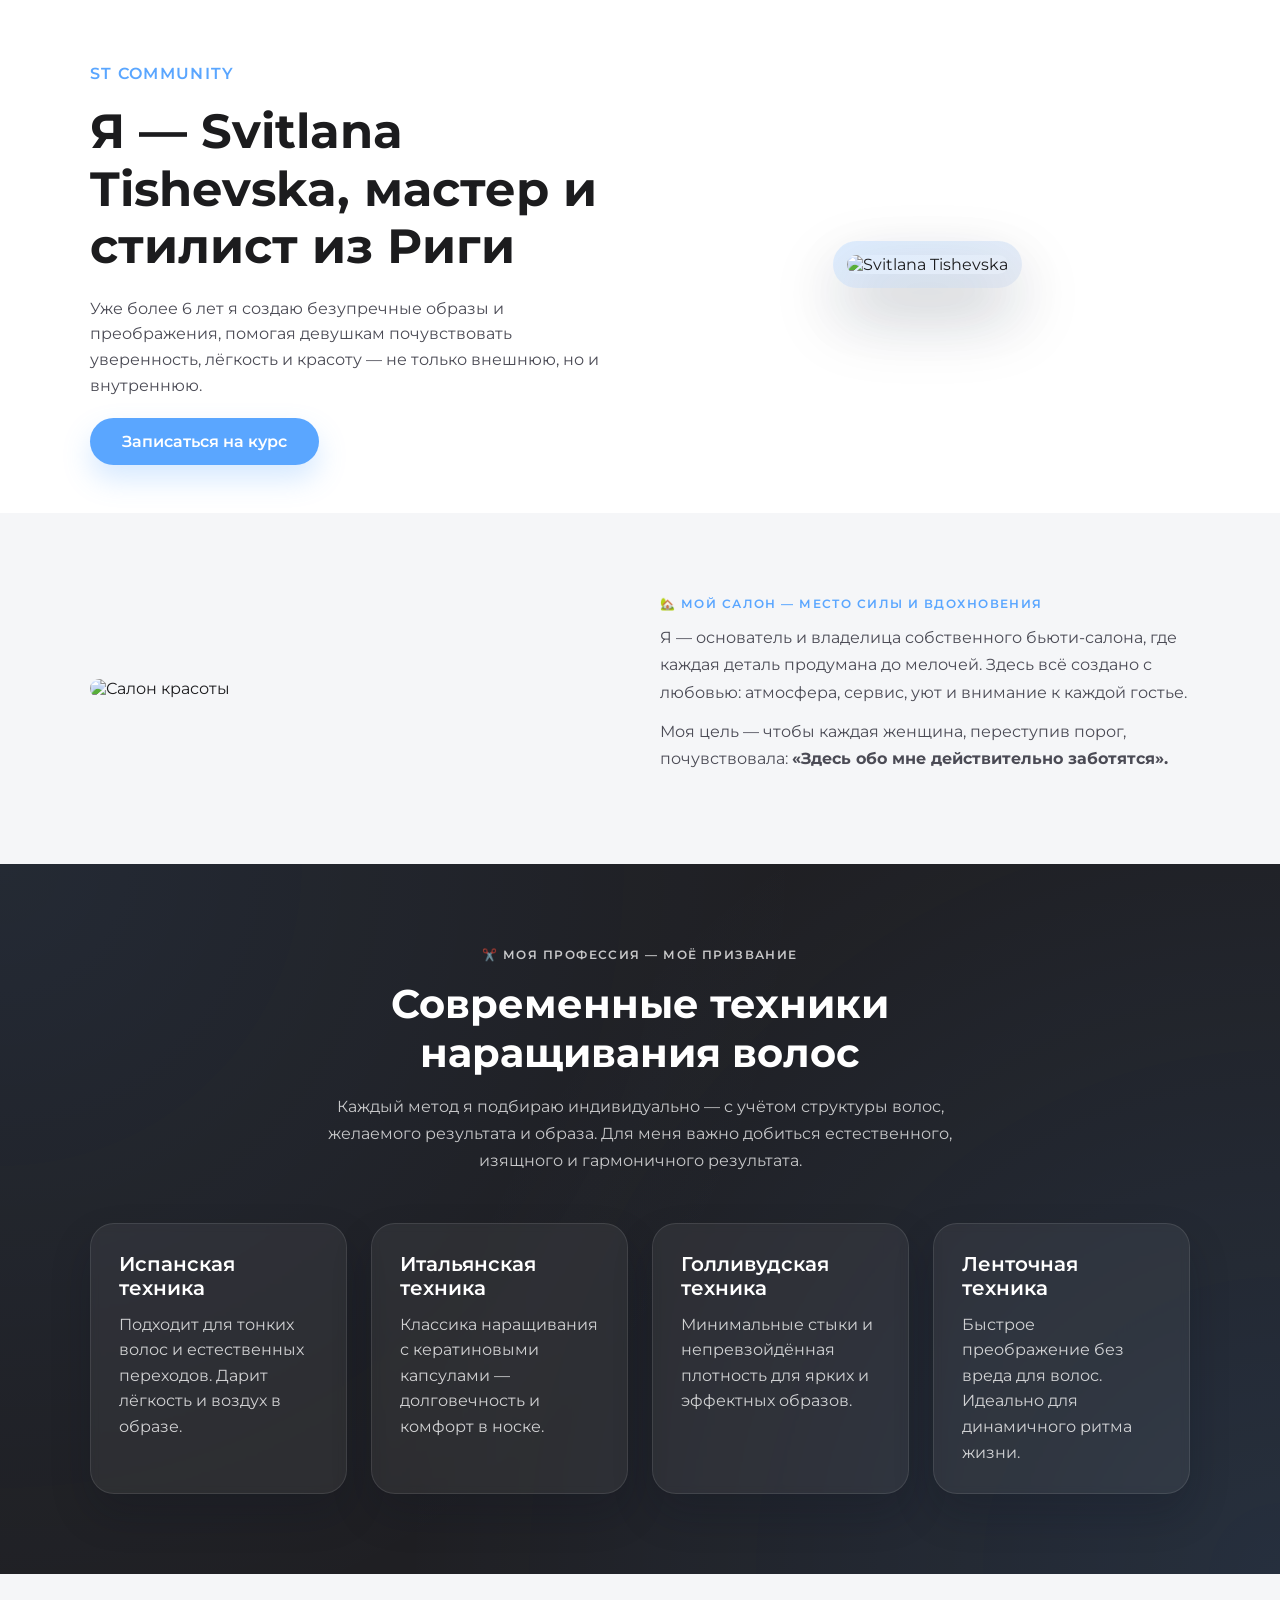
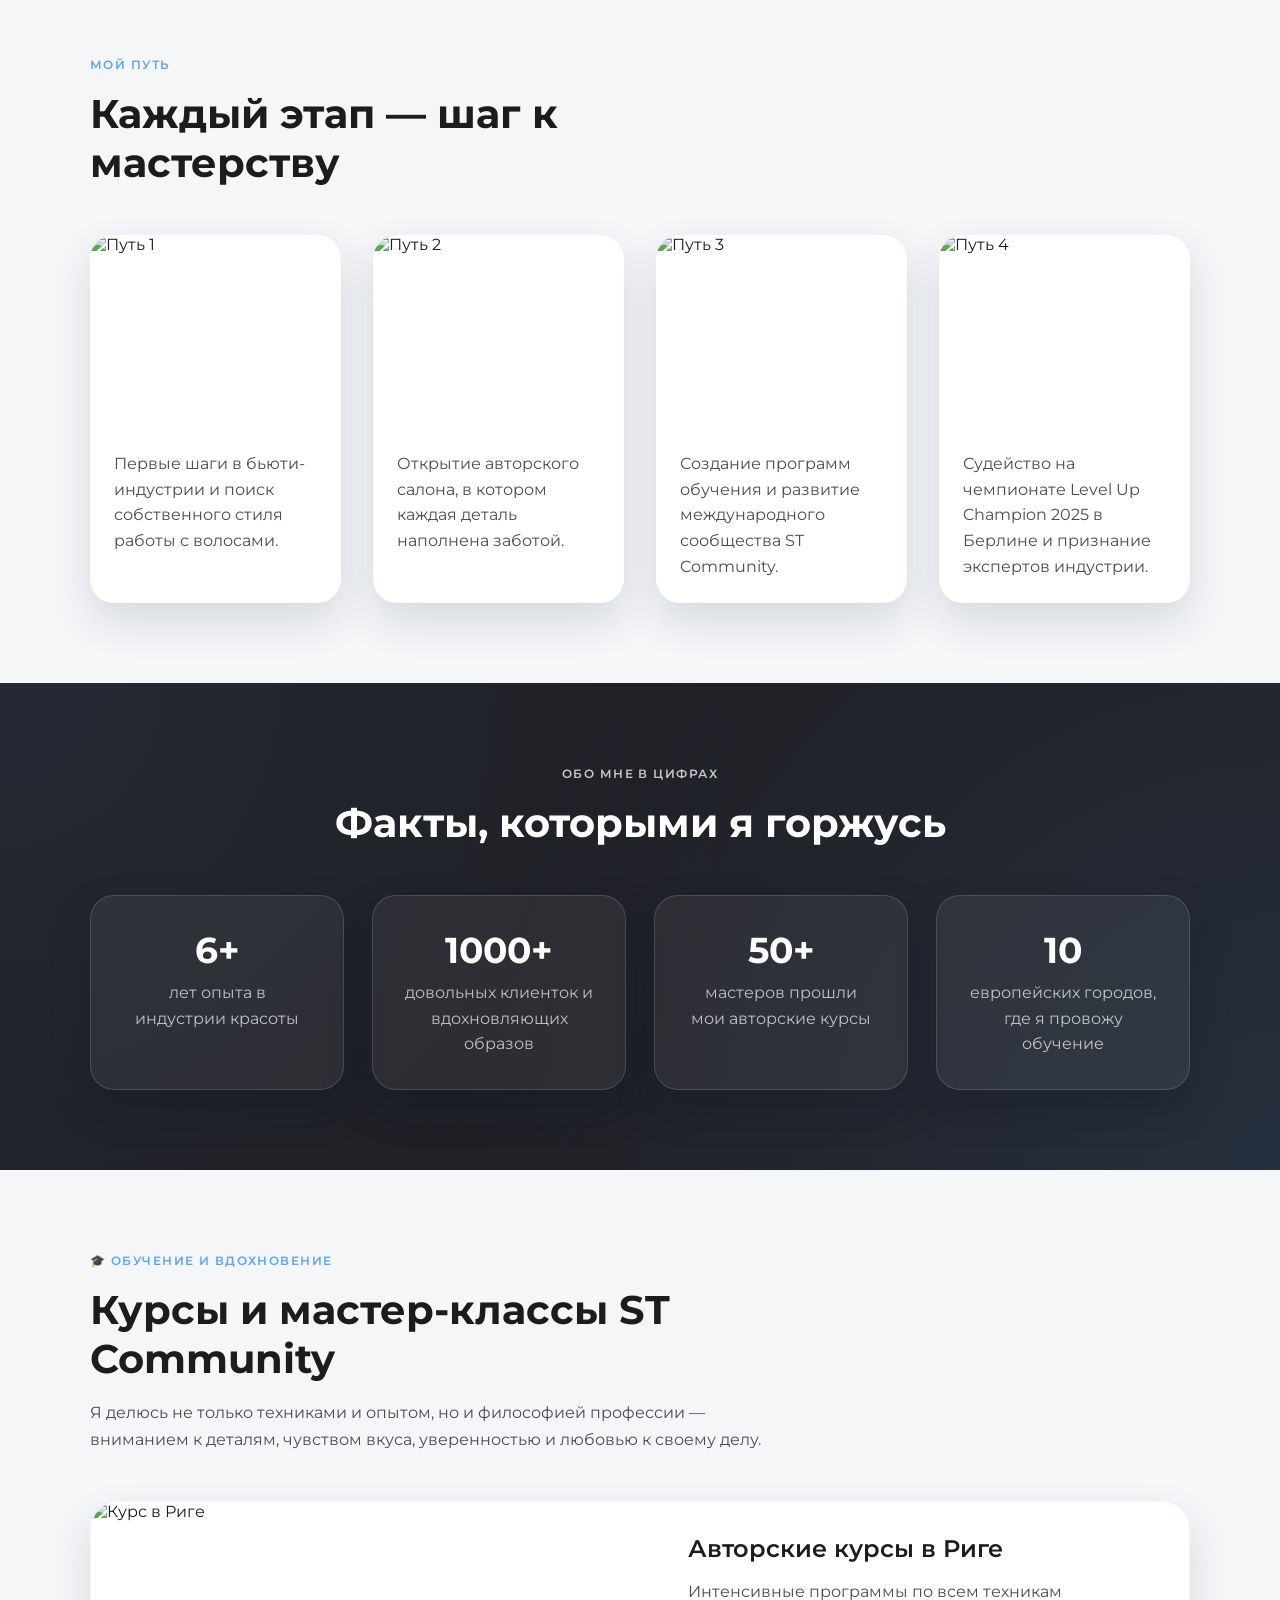
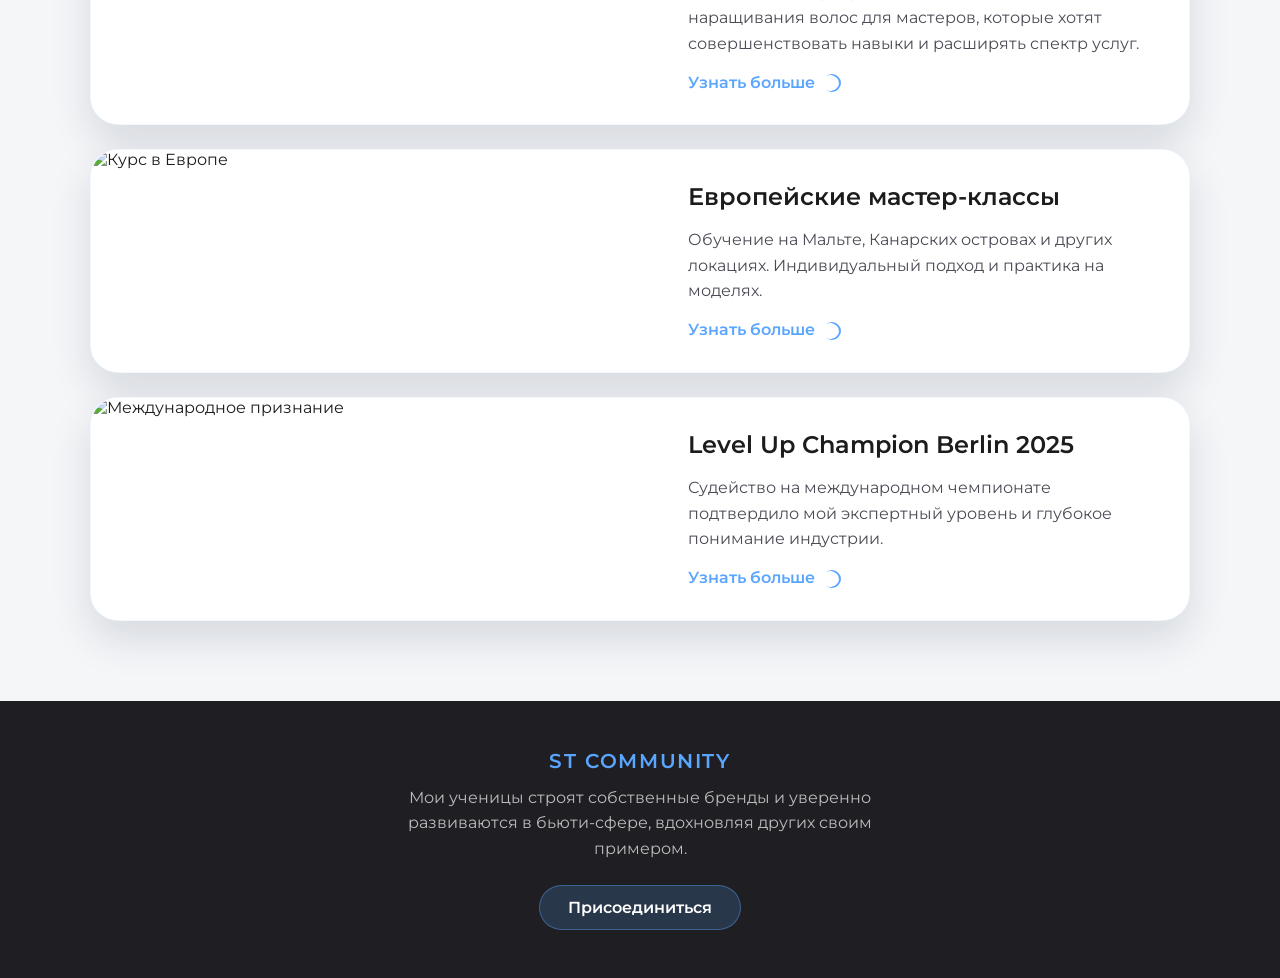
==== index.html @ 9e8f0667 "Create ST Community landing page" ====
<!DOCTYPE html>
<html lang="ru">
<head>
  <meta charset="UTF-8">
  <meta name="viewport" content="width=device-width, initial-scale=1.0">
  <title>ST Community — Svitlana Tishevska</title>
  <link rel="preconnect" href="https://fonts.googleapis.com">
  <link rel="preconnect" href="https://fonts.gstatic.com" crossorigin>
  <link href="https://fonts.googleapis.com/css2?family=Montserrat:wght@400;500;600;700&display=swap" rel="stylesheet">
  <link rel="stylesheet" href="styles.css">
</head>
<body>
  <header class="hero" id="top">
    <div class="container hero__inner">
      <div class="hero__content">
        <span class="hero__tag">ST Community</span>
        <h1 class="hero__title">Я — Svitlana Tishevska, мастер и стилист из Риги</h1>
        <p class="hero__text">Уже более 6 лет я создаю безупречные образы и преображения, помогая девушкам почувствовать уверенность, лёгкость и красоту — не только внешнюю, но и внутреннюю.</p>
        <a class="hero__button" href="#courses">Записаться на курс</a>
      </div>
      <div class="hero__media">
        <div class="hero__photo-frame">
          <img src="https://via.placeholder.com/420x560.png?text=Photo" alt="Svitlana Tishevska" class="hero__photo">
        </div>
      </div>
    </div>
  </header>

  <main>
    <section class="section section--light" id="salon">
      <div class="container section__grid">
        <div class="section__media">
          <img src="https://via.placeholder.com/460x320.png?text=Salon" alt="Салон красоты" class="section__image">
        </div>
        <div class="section__content">
          <span class="section__eyebrow">🏡 Мой салон — место силы и вдохновения</span>
          <p>Я — основатель и владелица собственного бьюти-салона, где каждая деталь продумана до мелочей. Здесь всё создано с любовью: атмосфера, сервис, уют и внимание к каждой гостье.</p>
          <p>Моя цель — чтобы каждая женщина, переступив порог, почувствовала: <strong>«Здесь обо мне действительно заботятся».</strong></p>
        </div>
      </div>
    </section>

    <section class="section section--dark" id="techniques">
      <div class="container">
        <div class="section__header">
          <span class="section__eyebrow">✂️ Моя профессия — моё призвание</span>
          <h2 class="section__title">Современные техники наращивания волос</h2>
          <p class="section__description">Каждый метод я подбираю индивидуально — с учётом структуры волос, желаемого результата и образа. Для меня важно добиться естественного, изящного и гармоничного результата.</p>
        </div>
        <div class="techniques">
          <article class="card">
            <h3 class="card__title">Испанская техника</h3>
            <p class="card__text">Подходит для тонких волос и естественных переходов. Дарит лёгкость и воздух в образе.</p>
          </article>
          <article class="card">
            <h3 class="card__title">Итальянская техника</h3>
            <p class="card__text">Классика наращивания с кератиновыми капсулами — долговечность и комфорт в носке.</p>
          </article>
          <article class="card">
            <h3 class="card__title">Голливудская техника</h3>
            <p class="card__text">Минимальные стыки и непревзойдённая плотность для ярких и эффектных образов.</p>
          </article>
          <article class="card">
            <h3 class="card__title">Ленточная техника</h3>
            <p class="card__text">Быстрое преображение без вреда для волос. Идеально для динамичного ритма жизни.</p>
          </article>
        </div>
      </div>
    </section>

    <section class="section section--light" id="journey">
      <div class="container">
        <div class="section__header">
          <span class="section__eyebrow">Мой путь</span>
          <h2 class="section__title">Каждый этап — шаг к мастерству</h2>
        </div>
        <div class="journey">
          <div class="journey__item">
            <div class="journey__image-wrap">
              <img src="https://via.placeholder.com/300x200.png?text=Moment+1" alt="Путь 1" class="journey__image">
            </div>
            <p class="journey__text">Первые шаги в бьюти-индустрии и поиск собственного стиля работы с волосами.</p>
          </div>
          <div class="journey__item">
            <div class="journey__image-wrap">
              <img src="https://via.placeholder.com/300x200.png?text=Moment+2" alt="Путь 2" class="journey__image">
            </div>
            <p class="journey__text">Открытие авторского салона, в котором каждая деталь наполнена заботой.</p>
          </div>
          <div class="journey__item">
            <div class="journey__image-wrap">
              <img src="https://via.placeholder.com/300x200.png?text=Moment+3" alt="Путь 3" class="journey__image">
            </div>
            <p class="journey__text">Создание программ обучения и развитие международного сообщества ST Community.</p>
          </div>
          <div class="journey__item">
            <div class="journey__image-wrap">
              <img src="https://via.placeholder.com/300x200.png?text=Moment+4" alt="Путь 4" class="journey__image">
            </div>
            <p class="journey__text">Судейство на чемпионате Level Up Champion 2025 в Берлине и признание экспертов индустрии.</p>
          </div>
        </div>
      </div>
    </section>

    <section class="section section--dark" id="stats">
      <div class="container">
        <div class="section__header">
          <span class="section__eyebrow">Обо мне в цифрах</span>
          <h2 class="section__title">Факты, которыми я горжусь</h2>
        </div>
        <div class="stats">
          <div class="stats__item">
            <span class="stats__value">6+</span>
            <p class="stats__label">лет опыта в индустрии красоты</p>
          </div>
          <div class="stats__item">
            <span class="stats__value">1000+</span>
            <p class="stats__label">довольных клиенток и вдохновляющих образов</p>
          </div>
          <div class="stats__item">
            <span class="stats__value">50+</span>
            <p class="stats__label">мастеров прошли мои авторские курсы</p>
          </div>
          <div class="stats__item">
            <span class="stats__value">10</span>
            <p class="stats__label">европейских городов, где я провожу обучение</p>
          </div>
        </div>
      </div>
    </section>

    <section class="section section--light" id="courses">
      <div class="container">
        <div class="section__header">
          <span class="section__eyebrow">🎓 Обучение и вдохновение</span>
          <h2 class="section__title">Курсы и мастер-классы ST Community</h2>
          <p class="section__description">Я делюсь не только техниками и опытом, но и философией профессии — вниманием к деталям, чувством вкуса, уверенностью и любовью к своему делу.</p>
        </div>
        <div class="courses">
          <article class="course">
            <div class="course__media">
              <img src="https://via.placeholder.com/360x240.png?text=Course+1" alt="Курс в Риге" class="course__image">
            </div>
            <div class="course__content">
              <h3 class="course__title">Авторские курсы в Риге</h3>
              <p class="course__text">Интенсивные программы по всем техникам наращивания волос для мастеров, которые хотят совершенствовать навыки и расширять спектр услуг.</p>
              <a href="#top" class="course__link">Узнать больше</a>
            </div>
          </article>
          <article class="course">
            <div class="course__media">
              <img src="https://via.placeholder.com/360x240.png?text=Course+2" alt="Курс в Европе" class="course__image">
            </div>
            <div class="course__content">
              <h3 class="course__title">Европейские мастер-классы</h3>
              <p class="course__text">Обучение на Мальте, Канарских островах и других локациях. Индивидуальный подход и практика на моделях.</p>
              <a href="#top" class="course__link">Узнать больше</a>
            </div>
          </article>
          <article class="course">
            <div class="course__media">
              <img src="https://via.placeholder.com/360x240.png?text=Course+3" alt="Международное признание" class="course__image">
            </div>
            <div class="course__content">
              <h3 class="course__title">Level Up Champion Berlin 2025</h3>
              <p class="course__text">Судейство на международном чемпионате подтвердило мой экспертный уровень и глубокое понимание индустрии.</p>
              <a href="#top" class="course__link">Узнать больше</a>
            </div>
          </article>
        </div>
      </div>
    </section>
  </main>

  <footer class="footer">
    <div class="container footer__inner">
      <div class="footer__brand">
        <span class="footer__logo">ST Community</span>
        <p class="footer__text">Мои ученицы строят собственные бренды и уверенно развиваются в бьюти-сфере, вдохновляя других своим примером.</p>
      </div>
      <div class="footer__cta">
        <a class="footer__button" href="#courses">Присоединиться</a>
      </div>
    </div>
  </footer>
</body>
</html>
---- styles.css ----
:root {
  --bg-dark: #1f1f23;
  --bg-light: #f5f6f8;
  --bg-hero: #ffffff;
  --accent: #5aa6ff;
  --text-primary: #1c1c1e;
  --text-secondary: #4b4b55;
  --text-muted: #6d6d75;
  --border-color: rgba(90, 166, 255, 0.3);
  --shadow-soft: 0 30px 70px rgba(18, 32, 56, 0.15);
  --shadow-card: 0 18px 40px rgba(23, 40, 68, 0.14);
}

* {
  box-sizing: border-box;
}

body {
  margin: 0;
  font-family: 'Montserrat', sans-serif;
  color: var(--text-primary);
  background: linear-gradient(180deg, #ffffff 0%, #eff3f9 45%, #f6f7fb 100%);
}

img {
  max-width: 100%;
  display: block;
  border-radius: 16px;
}

a {
  text-decoration: none;
  color: inherit;
}

.container {
  width: min(1100px, 90vw);
  margin: 0 auto;
}

.hero {
  background: var(--bg-hero);
  padding: 64px 0 48px;
}

.hero__inner {
  display: grid;
  grid-template-columns: repeat(auto-fit, minmax(320px, 1fr));
  align-items: center;
  gap: 48px;
}

.hero__content {
  display: flex;
  flex-direction: column;
  gap: 20px;
}

.hero__tag {
  font-weight: 600;
  letter-spacing: 0.08em;
  text-transform: uppercase;
  color: var(--accent);
}

.hero__title {
  font-size: clamp(32px, 4vw, 48px);
  line-height: 1.2;
  margin: 0;
}

.hero__text {
  color: var(--text-secondary);
  line-height: 1.6;
  margin: 0;
}

.hero__button {
  display: inline-flex;
  align-items: center;
  justify-content: center;
  width: fit-content;
  padding: 14px 32px;
  background: var(--accent);
  color: #fff;
  border-radius: 999px;
  font-weight: 600;
  box-shadow: 0 14px 28px rgba(90, 166, 255, 0.25);
  transition: transform 0.3s ease, box-shadow 0.3s ease;
}

.hero__button:hover {
  transform: translateY(-3px);
  box-shadow: 0 18px 36px rgba(90, 166, 255, 0.35);
}

.hero__media {
  position: relative;
  display: flex;
  justify-content: center;
}

.hero__photo-frame {
  position: relative;
  padding: 14px;
  border-radius: 32px;
  background: linear-gradient(160deg, rgba(90, 166, 255, 0.2) 0%, rgba(215, 223, 237, 0.6) 100%);
  box-shadow: var(--shadow-soft);
}

.hero__photo {
  border-radius: 24px;
  box-shadow: 0 24px 60px rgba(35, 51, 74, 0.25);
}

.section {
  padding: 80px 0;
}

.section--dark {
  background: radial-gradient(circle at top left, rgba(90, 166, 255, 0.08), transparent 55%),
    radial-gradient(circle at bottom right, rgba(90, 166, 255, 0.12), transparent 60%),
    var(--bg-dark);
  color: #fff;
}

.section--light {
  background: var(--bg-light);
}

.section__grid {
  display: grid;
  grid-template-columns: repeat(auto-fit, minmax(280px, 1fr));
  gap: 40px;
  align-items: center;
}

.section__eyebrow {
  text-transform: uppercase;
  letter-spacing: 0.12em;
  font-size: 12px;
  font-weight: 600;
  color: var(--accent);
}

.section--dark .section__eyebrow {
  color: rgba(255, 255, 255, 0.75);
}

.section__title {
  font-size: clamp(28px, 3.2vw, 40px);
  margin: 16px 0;
}

.section__description,
.section__content p {
  color: var(--text-secondary);
  line-height: 1.7;
  margin: 12px 0;
}

.section--dark .section__description,
.section--dark .section__content p {
  color: rgba(255, 255, 255, 0.75);
}

.section__header {
  max-width: 680px;
  margin-bottom: 48px;
}

.section--dark .section__header {
  margin-left: auto;
  margin-right: auto;
  text-align: center;
}

.techniques {
  display: grid;
  grid-template-columns: repeat(auto-fit, minmax(220px, 1fr));
  gap: 24px;
}

.card {
  background: rgba(255, 255, 255, 0.06);
  border: 1px solid rgba(255, 255, 255, 0.1);
  border-radius: 24px;
  padding: 28px;
  backdrop-filter: blur(4px);
  box-shadow: 0 20px 40px rgba(8, 15, 30, 0.2);
}

.card__title {
  margin: 0 0 12px;
  font-size: 20px;
  font-weight: 600;
}

.card__text {
  margin: 0;
  color: rgba(255, 255, 255, 0.78);
  line-height: 1.6;
}

.journey {
  display: grid;
  grid-template-columns: repeat(auto-fit, minmax(240px, 1fr));
  gap: 32px;
}

.journey__item {
  background: #fff;
  border-radius: 24px;
  overflow: hidden;
  box-shadow: var(--shadow-card);
  display: flex;
  flex-direction: column;
  gap: 16px;
}

.journey__image-wrap {
  overflow: hidden;
}

.journey__image {
  width: 100%;
  height: 200px;
  object-fit: cover;
}

.journey__text {
  padding: 0 24px 24px;
  color: var(--text-secondary);
  line-height: 1.6;
  margin: 0;
}

.stats {
  display: grid;
  grid-template-columns: repeat(auto-fit, minmax(180px, 1fr));
  gap: 28px;
}

.stats__item {
  background: rgba(255, 255, 255, 0.06);
  border-radius: 24px;
  padding: 32px;
  text-align: center;
  border: 1px solid rgba(255, 255, 255, 0.14);
  box-shadow: 0 18px 38px rgba(12, 20, 34, 0.25);
}

.stats__value {
  font-size: 36px;
  font-weight: 700;
  display: block;
  margin-bottom: 8px;
}

.stats__label {
  margin: 0;
  color: rgba(255, 255, 255, 0.7);
  line-height: 1.6;
}

.courses {
  display: grid;
  gap: 24px;
}

.course {
  display: grid;
  grid-template-columns: repeat(auto-fit, minmax(280px, 1fr));
  gap: 32px;
  background: #fff;
  border-radius: 28px;
  overflow: hidden;
  box-shadow: var(--shadow-card);
  border: 1px solid rgba(90, 166, 255, 0.08);
}

.course__content {
  padding: 32px;
  display: flex;
  flex-direction: column;
  gap: 16px;
}

.course__title {
  margin: 0;
  font-size: 24px;
  font-weight: 600;
}

.course__text {
  margin: 0;
  color: var(--text-secondary);
  line-height: 1.6;
}

.course__link {
  color: var(--accent);
  font-weight: 600;
  display: inline-flex;
  align-items: center;
  gap: 8px;
}

.course__link::after {
  content: '';
  width: 16px;
  height: 16px;
  border-radius: 999px;
  border: 2px solid currentColor;
  border-left: transparent;
  border-bottom: transparent;
  transform: rotate(45deg);
  margin-top: 2px;
}

.footer {
  background: var(--bg-dark);
  color: #fff;
  padding: 48px 0;
}

.footer__inner {
  display: flex;
  flex-direction: column;
  gap: 24px;
  align-items: center;
  text-align: center;
}

.footer__logo {
  font-size: 20px;
  font-weight: 600;
  letter-spacing: 0.08em;
  text-transform: uppercase;
  color: var(--accent);
}

.footer__text {
  margin: 12px 0 0;
  color: rgba(255, 255, 255, 0.7);
  max-width: 520px;
  line-height: 1.6;
}

.footer__button {
  display: inline-flex;
  padding: 12px 28px;
  background: rgba(90, 166, 255, 0.18);
  color: #fff;
  border-radius: 999px;
  font-weight: 600;
  border: 1px solid rgba(90, 166, 255, 0.4);
  transition: background 0.3s ease, transform 0.3s ease;
}

.footer__button:hover {
  background: rgba(90, 166, 255, 0.28);
  transform: translateY(-2px);
}

@media (max-width: 768px) {
  .hero {
    padding-top: 48px;
  }

  .section {
    padding: 64px 0;
  }

  .journey__image {
    height: 180px;
  }

  .course__content {
    padding: 24px;
  }
}

@media (max-width: 560px) {
  .hero__photo-frame {
    padding: 8px;
  }

  .stats__item {
    padding: 28px 20px;
  }

  .course__title {
    font-size: 22px;
  }
}
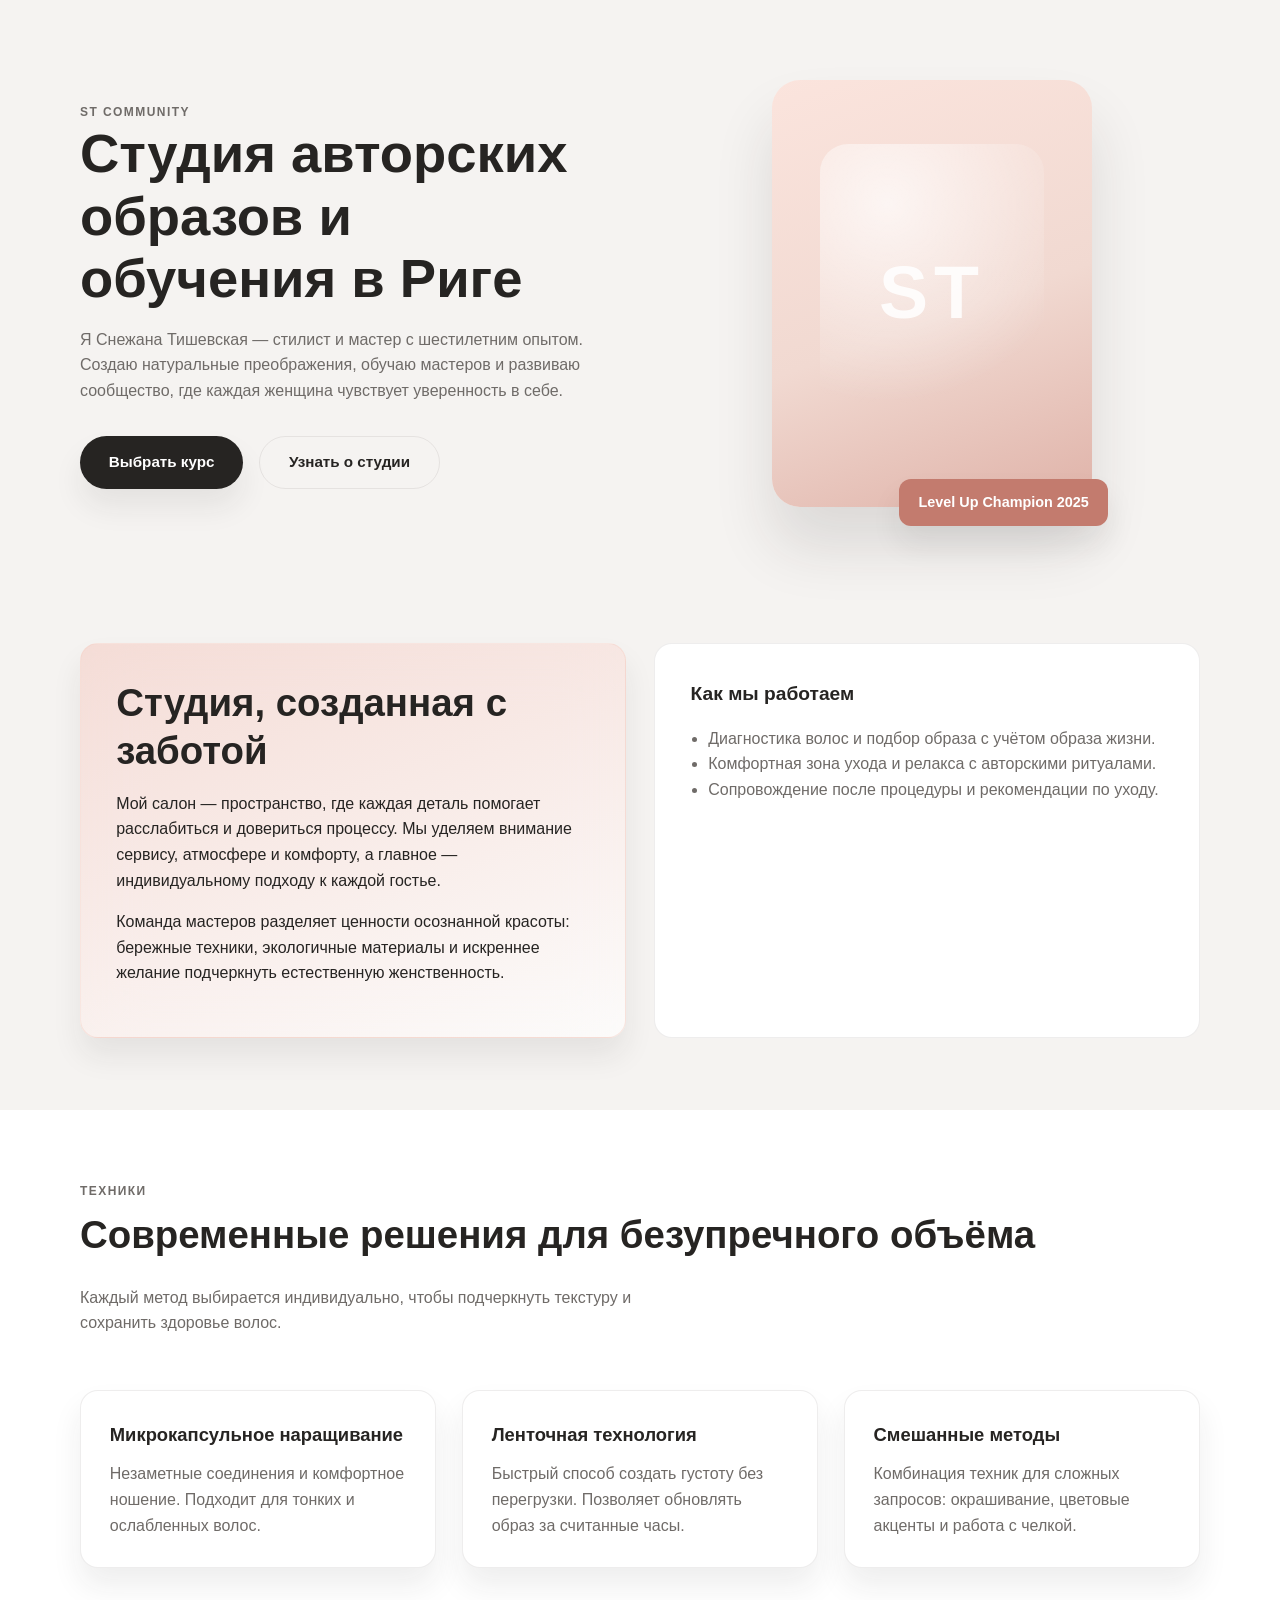
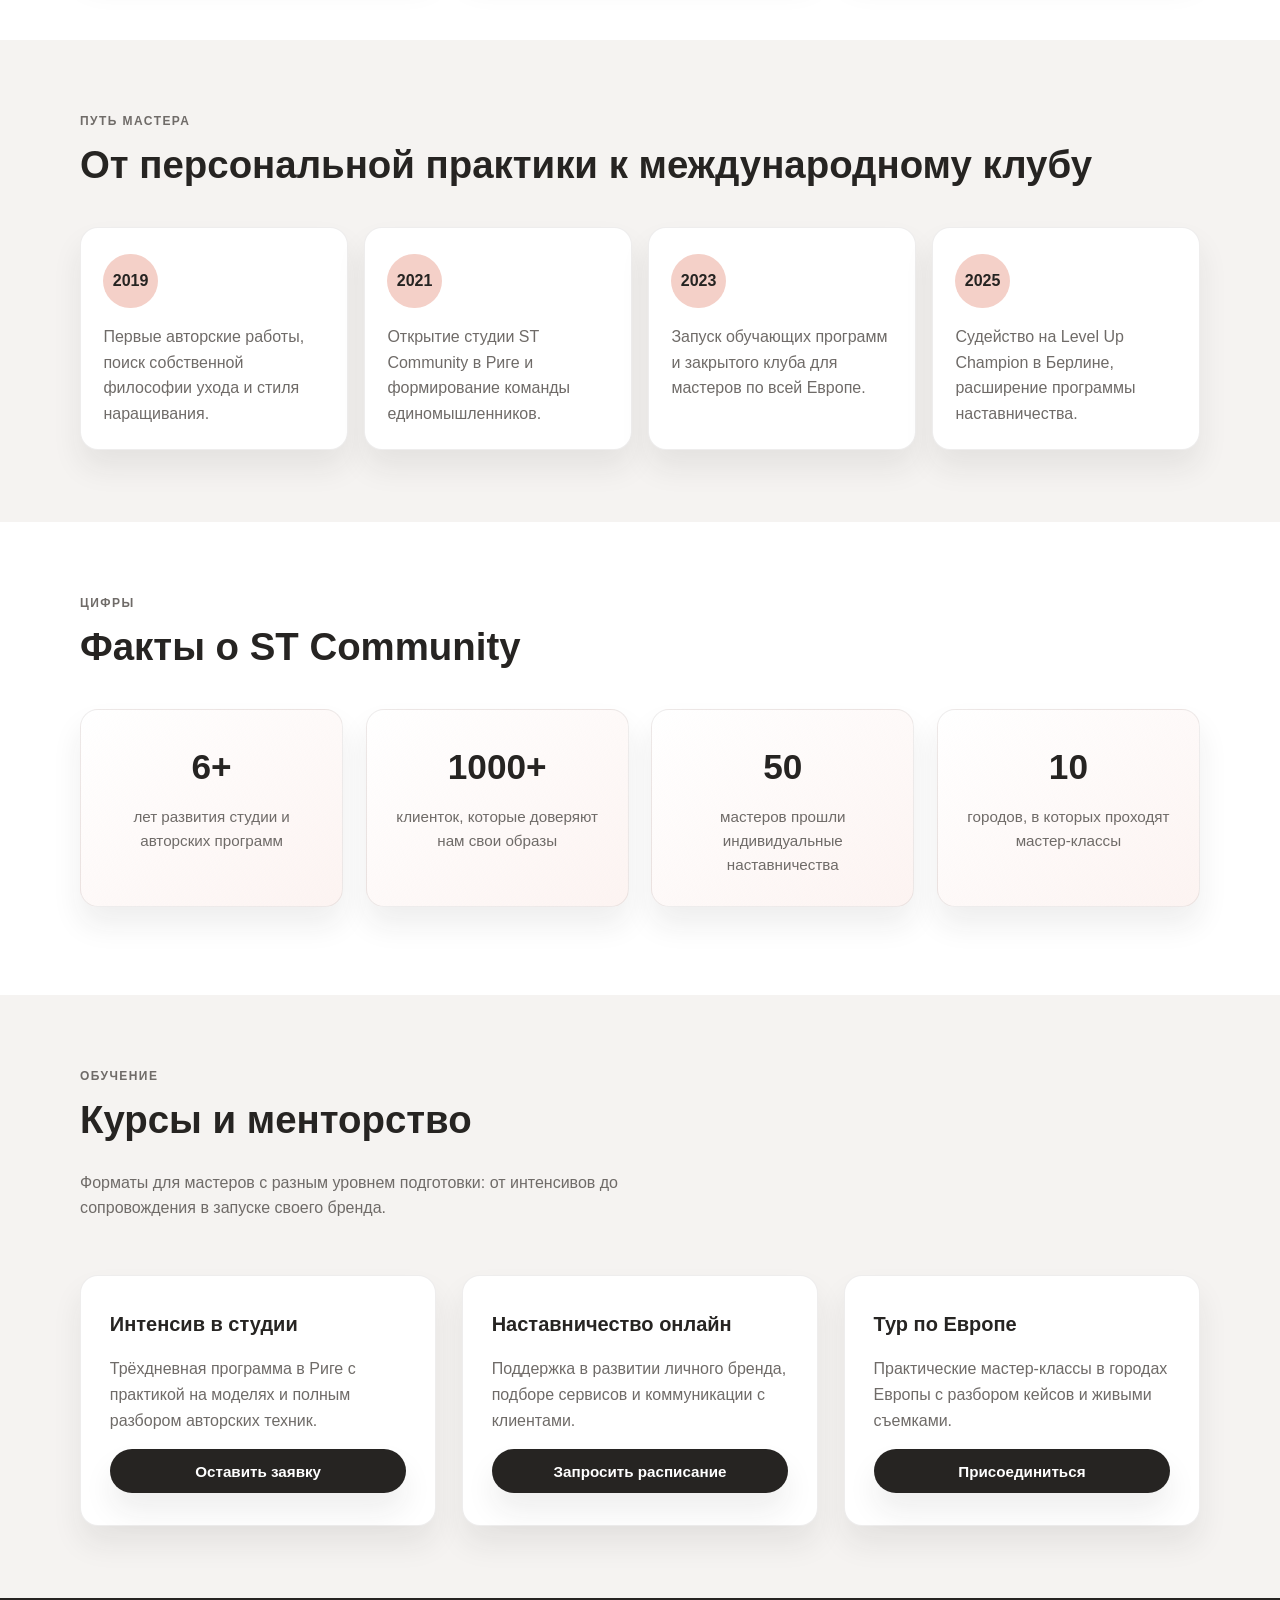
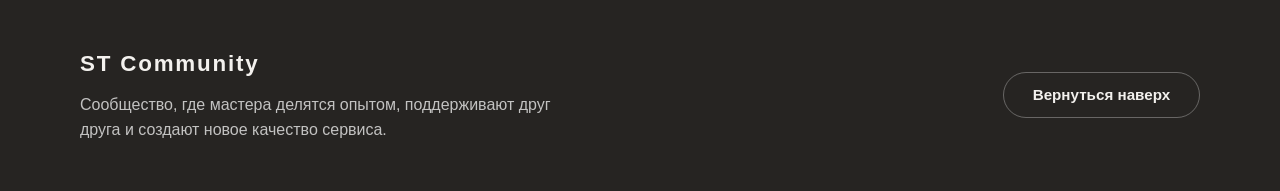
==== commit 013e91ba: "Rebuild static landing page without external links" ====
--- a/index.html
+++ b/index.html
@@ -3,170 +3,155 @@
 <head>
   <meta charset="UTF-8">
   <meta name="viewport" content="width=device-width, initial-scale=1.0">
-  <title>ST Community — Svitlana Tishevska</title>
-  <link rel="preconnect" href="https://fonts.googleapis.com">
-  <link rel="preconnect" href="https://fonts.gstatic.com" crossorigin>
-  <link href="https://fonts.googleapis.com/css2?family=Montserrat:wght@400;500;600;700&display=swap" rel="stylesheet">
+  <title>ST Community — студия Снежаны Тишевской</title>
   <link rel="stylesheet" href="styles.css">
 </head>
 <body>
   <header class="hero" id="top">
     <div class="container hero__inner">
       <div class="hero__content">
-        <span class="hero__tag">ST Community</span>
-        <h1 class="hero__title">Я — Svitlana Tishevska, мастер и стилист из Риги</h1>
-        <p class="hero__text">Уже более 6 лет я создаю безупречные образы и преображения, помогая девушкам почувствовать уверенность, лёгкость и красоту — не только внешнюю, но и внутреннюю.</p>
-        <a class="hero__button" href="#courses">Записаться на курс</a>
+        <span class="eyebrow">ST Community</span>
+        <h1 class="hero__title">Студия авторских образов и обучения в Риге</h1>
+        <p class="hero__text">
+          Я Снежана Тишевская — стилист и мастер с шестилетним опытом. Создаю натуральные преображения,
+          обучаю мастеров и развиваю сообщество, где каждая женщина чувствует уверенность в себе.
+        </p>
+        <div class="hero__actions">
+          <a class="button" href="#courses">Выбрать курс</a>
+          <a class="button button--ghost" href="#salon">Узнать о студии</a>
+        </div>
       </div>
-      <div class="hero__media">
-        <div class="hero__photo-frame">
-          <img src="https://via.placeholder.com/420x560.png?text=Photo" alt="Svitlana Tishevska" class="hero__photo">
+      <div class="hero__visual" aria-hidden="true">
+        <div class="hero__portrait">
+          <div class="hero__glow"></div>
+          <span class="hero__initials">ST</span>
         </div>
+        <div class="hero__badge">Level Up Champion 2025</div>
       </div>
     </div>
   </header>
 
   <main>
-    <section class="section section--light" id="salon">
+    <section class="section" id="salon">
       <div class="container section__grid">
-        <div class="section__media">
-          <img src="https://via.placeholder.com/460x320.png?text=Salon" alt="Салон красоты" class="section__image">
+        <div class="panel panel--accent">
+          <h2 class="section__title">Студия, созданная с заботой</h2>
+          <p>Мой салон — пространство, где каждая деталь помогает расслабиться и довериться процессу. Мы уделяем внимание
+             сервису, атмосфере и комфорту, а главное — индивидуальному подходу к каждой гостье.</p>
+          <p>Команда мастеров разделяет ценности осознанной красоты: бережные техники, экологичные материалы и искреннее
+             желание подчеркнуть естественную женственность.</p>
         </div>
-        <div class="section__content">
-          <span class="section__eyebrow">🏡 Мой салон — место силы и вдохновения</span>
-          <p>Я — основатель и владелица собственного бьюти-салона, где каждая деталь продумана до мелочей. Здесь всё создано с любовью: атмосфера, сервис, уют и внимание к каждой гостье.</p>
-          <p>Моя цель — чтобы каждая женщина, переступив порог, почувствовала: <strong>«Здесь обо мне действительно заботятся».</strong></p>
+        <div class="panel panel--outline">
+          <h3 class="panel__title">Как мы работаем</h3>
+          <ul class="list">
+            <li>Диагностика волос и подбор образа с учётом образа жизни.</li>
+            <li>Комфортная зона ухода и релакса с авторскими ритуалами.</li>
+            <li>Сопровождение после процедуры и рекомендации по уходу.</li>
+          </ul>
         </div>
       </div>
     </section>
 
-    <section class="section section--dark" id="techniques">
+    <section class="section section--muted" id="techniques">
       <div class="container">
         <div class="section__header">
-          <span class="section__eyebrow">✂️ Моя профессия — моё призвание</span>
-          <h2 class="section__title">Современные техники наращивания волос</h2>
-          <p class="section__description">Каждый метод я подбираю индивидуально — с учётом структуры волос, желаемого результата и образа. Для меня важно добиться естественного, изящного и гармоничного результата.</p>
+          <span class="eyebrow">Техники</span>
+          <h2 class="section__title">Современные решения для безупречного объёма</h2>
+          <p class="section__description">Каждый метод выбирается индивидуально, чтобы подчеркнуть текстуру и сохранить здоровье волос.</p>
         </div>
-        <div class="techniques">
+        <div class="cards">
           <article class="card">
-            <h3 class="card__title">Испанская техника</h3>
-            <p class="card__text">Подходит для тонких волос и естественных переходов. Дарит лёгкость и воздух в образе.</p>
+            <h3 class="card__title">Микрокапсульное наращивание</h3>
+            <p class="card__text">Незаметные соединения и комфортное ношение. Подходит для тонких и ослабленных волос.</p>
           </article>
           <article class="card">
-            <h3 class="card__title">Итальянская техника</h3>
-            <p class="card__text">Классика наращивания с кератиновыми капсулами — долговечность и комфорт в носке.</p>
+            <h3 class="card__title">Ленточная технология</h3>
+            <p class="card__text">Быстрый способ создать густоту без перегрузки. Позволяет обновлять образ за считанные часы.</p>
           </article>
           <article class="card">
-            <h3 class="card__title">Голливудская техника</h3>
-            <p class="card__text">Минимальные стыки и непревзойдённая плотность для ярких и эффектных образов.</p>
-          </article>
-          <article class="card">
-            <h3 class="card__title">Ленточная техника</h3>
-            <p class="card__text">Быстрое преображение без вреда для волос. Идеально для динамичного ритма жизни.</p>
+            <h3 class="card__title">Смешанные методы</h3>
+            <p class="card__text">Комбинация техник для сложных запросов: окрашивание, цветовые акценты и работа с челкой.</p>
           </article>
         </div>
       </div>
     </section>
 
-    <section class="section section--light" id="journey">
+    <section class="section" id="journey">
       <div class="container">
         <div class="section__header">
-          <span class="section__eyebrow">Мой путь</span>
-          <h2 class="section__title">Каждый этап — шаг к мастерству</h2>
+          <span class="eyebrow">Путь мастера</span>
+          <h2 class="section__title">От персональной практики к международному клубу</h2>
         </div>
-        <div class="journey">
-          <div class="journey__item">
-            <div class="journey__image-wrap">
-              <img src="https://via.placeholder.com/300x200.png?text=Moment+1" alt="Путь 1" class="journey__image">
-            </div>
-            <p class="journey__text">Первые шаги в бьюти-индустрии и поиск собственного стиля работы с волосами.</p>
-          </div>
-          <div class="journey__item">
-            <div class="journey__image-wrap">
-              <img src="https://via.placeholder.com/300x200.png?text=Moment+2" alt="Путь 2" class="journey__image">
-            </div>
-            <p class="journey__text">Открытие авторского салона, в котором каждая деталь наполнена заботой.</p>
-          </div>
-          <div class="journey__item">
-            <div class="journey__image-wrap">
-              <img src="https://via.placeholder.com/300x200.png?text=Moment+3" alt="Путь 3" class="journey__image">
-            </div>
-            <p class="journey__text">Создание программ обучения и развитие международного сообщества ST Community.</p>
-          </div>
-          <div class="journey__item">
-            <div class="journey__image-wrap">
-              <img src="https://via.placeholder.com/300x200.png?text=Moment+4" alt="Путь 4" class="journey__image">
-            </div>
-            <p class="journey__text">Судейство на чемпионате Level Up Champion 2025 в Берлине и признание экспертов индустрии.</p>
-          </div>
+        <div class="timeline">
+          <article class="timeline__item">
+            <div class="timeline__marker">2019</div>
+            <p>Первые авторские работы, поиск собственной философии ухода и стиля наращивания.</p>
+          </article>
+          <article class="timeline__item">
+            <div class="timeline__marker">2021</div>
+            <p>Открытие студии ST Community в Риге и формирование команды единомышленников.</p>
+          </article>
+          <article class="timeline__item">
+            <div class="timeline__marker">2023</div>
+            <p>Запуск обучающих программ и закрытого клуба для мастеров по всей Европе.</p>
+          </article>
+          <article class="timeline__item">
+            <div class="timeline__marker">2025</div>
+            <p>Судейство на Level Up Champion в Берлине, расширение программы наставничества.</p>
+          </article>
         </div>
       </div>
     </section>
 
-    <section class="section section--dark" id="stats">
+    <section class="section section--muted" id="stats">
       <div class="container">
         <div class="section__header">
-          <span class="section__eyebrow">Обо мне в цифрах</span>
-          <h2 class="section__title">Факты, которыми я горжусь</h2>
+          <span class="eyebrow">Цифры</span>
+          <h2 class="section__title">Факты о ST Community</h2>
         </div>
-        <div class="stats">
+        <dl class="stats">
           <div class="stats__item">
-            <span class="stats__value">6+</span>
-            <p class="stats__label">лет опыта в индустрии красоты</p>
+            <dt>6+</dt>
+            <dd>лет развития студии и авторских программ</dd>
           </div>
           <div class="stats__item">
-            <span class="stats__value">1000+</span>
-            <p class="stats__label">довольных клиенток и вдохновляющих образов</p>
+            <dt>1000+</dt>
+            <dd>клиенток, которые доверяют нам свои образы</dd>
           </div>
           <div class="stats__item">
-            <span class="stats__value">50+</span>
-            <p class="stats__label">мастеров прошли мои авторские курсы</p>
+            <dt>50</dt>
+            <dd>мастеров прошли индивидуальные наставничества</dd>
           </div>
           <div class="stats__item">
-            <span class="stats__value">10</span>
-            <p class="stats__label">европейских городов, где я провожу обучение</p>
+            <dt>10</dt>
+            <dd>городов, в которых проходят мастер-классы</dd>
           </div>
-        </div>
+        </dl>
       </div>
     </section>
 
-    <section class="section section--light" id="courses">
+    <section class="section" id="courses">
       <div class="container">
         <div class="section__header">
-          <span class="section__eyebrow">🎓 Обучение и вдохновение</span>
-          <h2 class="section__title">Курсы и мастер-классы ST Community</h2>
-          <p class="section__description">Я делюсь не только техниками и опытом, но и философией профессии — вниманием к деталям, чувством вкуса, уверенностью и любовью к своему делу.</p>
+          <span class="eyebrow">Обучение</span>
+          <h2 class="section__title">Курсы и менторство</h2>
+          <p class="section__description">Форматы для мастеров с разным уровнем подготовки: от интенсивов до сопровождения в запуске своего бренда.</p>
         </div>
         <div class="courses">
           <article class="course">
-            <div class="course__media">
-              <img src="https://via.placeholder.com/360x240.png?text=Course+1" alt="Курс в Риге" class="course__image">
-            </div>
-            <div class="course__content">
-              <h3 class="course__title">Авторские курсы в Риге</h3>
-              <p class="course__text">Интенсивные программы по всем техникам наращивания волос для мастеров, которые хотят совершенствовать навыки и расширять спектр услуг.</p>
-              <a href="#top" class="course__link">Узнать больше</a>
-            </div>
+            <h3 class="course__title">Интенсив в студии</h3>
+            <p class="course__text">Трёхдневная программа в Риге с практикой на моделях и полным разбором авторских техник.</p>
+            <button class="button button--full" data-action="request">Оставить заявку</button>
           </article>
           <article class="course">
-            <div class="course__media">
-              <img src="https://via.placeholder.com/360x240.png?text=Course+2" alt="Курс в Европе" class="course__image">
-            </div>
-            <div class="course__content">
-              <h3 class="course__title">Европейские мастер-классы</h3>
-              <p class="course__text">Обучение на Мальте, Канарских островах и других локациях. Индивидуальный подход и практика на моделях.</p>
-              <a href="#top" class="course__link">Узнать больше</a>
-            </div>
+            <h3 class="course__title">Наставничество онлайн</h3>
+            <p class="course__text">Поддержка в развитии личного бренда, подборе сервисов и коммуникации с клиентами.</p>
+            <button class="button button--full" data-action="request">Запросить расписание</button>
           </article>
           <article class="course">
-            <div class="course__media">
-              <img src="https://via.placeholder.com/360x240.png?text=Course+3" alt="Международное признание" class="course__image">
-            </div>
-            <div class="course__content">
-              <h3 class="course__title">Level Up Champion Berlin 2025</h3>
-              <p class="course__text">Судейство на международном чемпионате подтвердило мой экспертный уровень и глубокое понимание индустрии.</p>
-              <a href="#top" class="course__link">Узнать больше</a>
-            </div>
+            <h3 class="course__title">Тур по Европе</h3>
+            <p class="course__text">Практические мастер-классы в городах Европы с разбором кейсов и живыми съемками.</p>
+            <button class="button button--full" data-action="request">Присоединиться</button>
           </article>
         </div>
       </div>
@@ -175,14 +160,22 @@
 
   <footer class="footer">
     <div class="container footer__inner">
-      <div class="footer__brand">
+      <div>
         <span class="footer__logo">ST Community</span>
-        <p class="footer__text">Мои ученицы строят собственные бренды и уверенно развиваются в бьюти-сфере, вдохновляя других своим примером.</p>
+        <p class="footer__text">Сообщество, где мастера делятся опытом, поддерживают друг друга и создают новое качество сервиса.</p>
       </div>
-      <div class="footer__cta">
-        <a class="footer__button" href="#courses">Присоединиться</a>
-      </div>
+      <button class="button button--ghost" data-action="scroll-top">Вернуться наверх</button>
     </div>
   </footer>
+
+  <dialog class="modal" id="request-modal">
+    <form method="dialog" class="modal__content">
+      <h2 class="modal__title">Спасибо за интерес!</h2>
+      <p class="modal__text">Мы свяжемся с вами в течение дня, чтобы уточнить детали и подобрать удобное время обучения.</p>
+      <button class="button" value="close">Хорошо</button>
+    </form>
+  </dialog>
+
+  <script src="script.js"></script>
 </body>
 </html>
--- a/styles.css
+++ b/styles.css
@@ -1,396 +1,425 @@
 :root {
-  --bg-dark: #1f1f23;
-  --bg-light: #f5f6f8;
-  --bg-hero: #ffffff;
-  --accent: #5aa6ff;
-  --text-primary: #1c1c1e;
-  --text-secondary: #4b4b55;
-  --text-muted: #6d6d75;
-  --border-color: rgba(90, 166, 255, 0.3);
-  --shadow-soft: 0 30px 70px rgba(18, 32, 56, 0.15);
-  --shadow-card: 0 18px 40px rgba(23, 40, 68, 0.14);
+  color-scheme: light;
+  --color-background: #f5f3f1;
+  --color-surface: #ffffff;
+  --color-accent: #f4d0c8;
+  --color-accent-dark: #c37b6e;
+  --color-text: #262422;
+  --color-muted: #6f6b68;
+  --color-outline: rgba(38, 36, 34, 0.08);
+  --font-base: "Segoe UI", "Helvetica Neue", Arial, sans-serif;
+  --radius-lg: 28px;
+  --radius-md: 18px;
+  --radius-sm: 12px;
+  --shadow-sm: 0 18px 30px rgba(38, 36, 34, 0.08);
+  --shadow-lg: 0 40px 60px rgba(38, 36, 34, 0.12);
 }
 
 * {
   box-sizing: border-box;
 }
 
+html,
 body {
   margin: 0;
-  font-family: 'Montserrat', sans-serif;
-  color: var(--text-primary);
-  background: linear-gradient(180deg, #ffffff 0%, #eff3f9 45%, #f6f7fb 100%);
+  font-family: var(--font-base);
+  background: var(--color-background);
+  color: var(--color-text);
+  line-height: 1.6;
+}
+
+a {
+  color: inherit;
+  text-decoration: none;
 }
 
 img {
+  display: block;
   max-width: 100%;
-  display: block;
-  border-radius: 16px;
-}
-
-a {
-  text-decoration: none;
-  color: inherit;
 }
 
 .container {
-  width: min(1100px, 90vw);
+  width: min(1120px, 92vw);
   margin: 0 auto;
 }
 
+.eyebrow {
+  display: inline-flex;
+  align-items: center;
+  gap: 0.5rem;
+  letter-spacing: 0.12em;
+  text-transform: uppercase;
+  font-size: 0.75rem;
+  font-weight: 700;
+  color: var(--color-muted);
+}
+
+.button {
+  display: inline-flex;
+  justify-content: center;
+  align-items: center;
+  gap: 0.5rem;
+  border: none;
+  border-radius: 999px;
+  padding: 0.85rem 1.8rem;
+  font-weight: 600;
+  font-size: 0.95rem;
+  background: var(--color-text);
+  color: #fff;
+  cursor: pointer;
+  transition: transform 0.2s ease, box-shadow 0.2s ease;
+  box-shadow: var(--shadow-sm);
+}
+
+.button:hover {
+  transform: translateY(-2px);
+  box-shadow: var(--shadow-lg);
+}
+
+.button:active {
+  transform: translateY(0);
+  box-shadow: var(--shadow-sm);
+}
+
+.button--ghost {
+  background: transparent;
+  color: var(--color-text);
+  box-shadow: none;
+  border: 1px solid var(--color-outline);
+}
+
+.button--ghost:hover {
+  background: rgba(195, 123, 110, 0.08);
+  box-shadow: none;
+}
+
+.button--full {
+  width: 100%;
+}
+
 .hero {
-  background: var(--bg-hero);
-  padding: 64px 0 48px;
+  padding: 5rem 0 4rem;
 }
 
 .hero__inner {
   display: grid;
-  grid-template-columns: repeat(auto-fit, minmax(320px, 1fr));
+  gap: 3rem;
   align-items: center;
-  gap: 48px;
-}
-
-.hero__content {
+  grid-template-columns: repeat(auto-fit, minmax(280px, 1fr));
+}
+
+.hero__title {
+  margin: 0 0 1rem;
+  font-size: clamp(2.4rem, 4vw + 1rem, 3.4rem);
+  line-height: 1.15;
+}
+
+.hero__text {
+  margin: 0 0 2rem;
+  color: var(--color-muted);
+  max-width: 32rem;
+}
+
+.hero__actions {
   display: flex;
-  flex-direction: column;
-  gap: 20px;
-}
-
-.hero__tag {
+  flex-wrap: wrap;
+  gap: 1rem;
+}
+
+.hero__visual {
+  position: relative;
+  justify-self: center;
+}
+
+.hero__portrait {
+  position: relative;
+  width: clamp(240px, 35vw, 320px);
+  aspect-ratio: 3 / 4;
+  border-radius: var(--radius-lg);
+  overflow: hidden;
+  background: linear-gradient(160deg, #fbe4dd, #f1d9d1 55%, #dfb2a8);
+  display: grid;
+  place-items: center;
+  box-shadow: var(--shadow-lg);
+}
+
+.hero__glow {
+  position: absolute;
+  inset: 15%;
+  border-radius: inherit;
+  background: radial-gradient(circle at 30% 20%, rgba(255, 255, 255, 0.7), transparent 70%);
+  filter: blur(0.5px);
+}
+
+.hero__initials {
+  position: relative;
+  font-size: clamp(3.4rem, 6vw, 4.6rem);
   font-weight: 600;
   letter-spacing: 0.08em;
-  text-transform: uppercase;
-  color: var(--accent);
-}
-
-.hero__title {
-  font-size: clamp(32px, 4vw, 48px);
-  line-height: 1.2;
-  margin: 0;
-}
-
-.hero__text {
-  color: var(--text-secondary);
-  line-height: 1.6;
-  margin: 0;
-}
-
-.hero__button {
+  color: rgba(255, 255, 255, 0.85);
+}
+
+.hero__badge {
+  position: absolute;
+  bottom: -1.2rem;
+  right: -1rem;
+  background: var(--color-accent-dark);
+  color: #fff;
+  padding: 0.75rem 1.2rem;
+  border-radius: var(--radius-sm);
+  font-size: 0.9rem;
+  font-weight: 600;
+  box-shadow: var(--shadow-sm);
+}
+
+.section {
+  padding: 4.5rem 0;
+}
+
+.section--muted {
+  background: #fff;
+}
+
+.section__grid {
+  display: grid;
+  gap: 1.8rem;
+  grid-template-columns: repeat(auto-fit, minmax(260px, 1fr));
+}
+
+.section__header {
+  display: grid;
+  gap: 0.6rem;
+  margin-bottom: 2.4rem;
+}
+
+.section__title {
+  margin: 0;
+  font-size: clamp(1.8rem, 3vw, 2.4rem);
+  line-height: 1.25;
+}
+
+.section__description {
+  max-width: 38rem;
+  color: var(--color-muted);
+}
+
+.panel {
+  padding: 2.2rem;
+  border-radius: var(--radius-md);
+}
+
+.panel--accent {
+  background: linear-gradient(160deg, rgba(244, 208, 200, 0.65), rgba(255, 255, 255, 0.65));
+  backdrop-filter: blur(30px);
+  border: 1px solid rgba(243, 206, 196, 0.45);
+  box-shadow: var(--shadow-sm);
+}
+
+.panel--outline {
+  background: var(--color-surface);
+  border: 1px solid var(--color-outline);
+}
+
+.panel__title {
+  margin-top: 0;
+  margin-bottom: 1rem;
+  font-size: 1.2rem;
+}
+
+.list {
+  margin: 0;
+  padding-left: 1.1rem;
+  color: var(--color-muted);
+}
+
+.cards {
+  display: grid;
+  gap: 1.6rem;
+  grid-template-columns: repeat(auto-fit, minmax(220px, 1fr));
+}
+
+.card {
+  background: var(--color-surface);
+  border-radius: var(--radius-md);
+  padding: 1.8rem;
+  border: 1px solid var(--color-outline);
+  box-shadow: var(--shadow-sm);
+}
+
+.card__title {
+  margin-top: 0;
+  margin-bottom: 0.75rem;
+  font-size: 1.15rem;
+}
+
+.card__text {
+  margin: 0;
+  color: var(--color-muted);
+}
+
+.timeline {
+  display: grid;
+  gap: 1rem;
+  grid-template-columns: repeat(auto-fit, minmax(240px, 1fr));
+}
+
+.timeline__item {
+  position: relative;
+  padding: 1.6rem 1.4rem 1.4rem 1.4rem;
+  border-radius: var(--radius-md);
+  border: 1px solid var(--color-outline);
+  background: var(--color-surface);
+  box-shadow: var(--shadow-sm);
+  min-height: 160px;
+}
+
+.timeline__marker {
   display: inline-flex;
   align-items: center;
   justify-content: center;
-  width: fit-content;
-  padding: 14px 32px;
-  background: var(--accent);
-  color: #fff;
-  border-radius: 999px;
-  font-weight: 600;
-  box-shadow: 0 14px 28px rgba(90, 166, 255, 0.25);
-  transition: transform 0.3s ease, box-shadow 0.3s ease;
-}
-
-.hero__button:hover {
-  transform: translateY(-3px);
-  box-shadow: 0 18px 36px rgba(90, 166, 255, 0.35);
-}
-
-.hero__media {
-  position: relative;
-  display: flex;
-  justify-content: center;
-}
-
-.hero__photo-frame {
-  position: relative;
-  padding: 14px;
-  border-radius: 32px;
-  background: linear-gradient(160deg, rgba(90, 166, 255, 0.2) 0%, rgba(215, 223, 237, 0.6) 100%);
-  box-shadow: var(--shadow-soft);
-}
-
-.hero__photo {
-  border-radius: 24px;
-  box-shadow: 0 24px 60px rgba(35, 51, 74, 0.25);
-}
-
-.section {
-  padding: 80px 0;
-}
-
-.section--dark {
-  background: radial-gradient(circle at top left, rgba(90, 166, 255, 0.08), transparent 55%),
-    radial-gradient(circle at bottom right, rgba(90, 166, 255, 0.12), transparent 60%),
-    var(--bg-dark);
-  color: #fff;
-}
-
-.section--light {
-  background: var(--bg-light);
-}
-
-.section__grid {
-  display: grid;
-  grid-template-columns: repeat(auto-fit, minmax(280px, 1fr));
-  gap: 40px;
-  align-items: center;
-}
-
-.section__eyebrow {
-  text-transform: uppercase;
-  letter-spacing: 0.12em;
-  font-size: 12px;
-  font-weight: 600;
-  color: var(--accent);
-}
-
-.section--dark .section__eyebrow {
-  color: rgba(255, 255, 255, 0.75);
-}
-
-.section__title {
-  font-size: clamp(28px, 3.2vw, 40px);
-  margin: 16px 0;
-}
-
-.section__description,
-.section__content p {
-  color: var(--text-secondary);
-  line-height: 1.7;
-  margin: 12px 0;
-}
-
-.section--dark .section__description,
-.section--dark .section__content p {
-  color: rgba(255, 255, 255, 0.75);
-}
-
-.section__header {
-  max-width: 680px;
-  margin-bottom: 48px;
-}
-
-.section--dark .section__header {
-  margin-left: auto;
-  margin-right: auto;
+  width: 3.4rem;
+  height: 3.4rem;
+  border-radius: 50%;
+  background: var(--color-accent);
+  color: var(--color-text);
+  font-weight: 700;
+  margin-bottom: 1rem;
+}
+
+.timeline__item p {
+  margin: 0;
+  color: var(--color-muted);
+}
+
+.stats {
+  display: grid;
+  gap: 1.4rem;
+  grid-template-columns: repeat(auto-fit, minmax(160px, 1fr));
+}
+
+.stats__item {
+  padding: 1.8rem 1.6rem;
+  border-radius: var(--radius-md);
+  border: 1px solid var(--color-outline);
+  background: linear-gradient(145deg, rgba(255, 255, 255, 0.8), rgba(244, 208, 200, 0.25));
+  box-shadow: var(--shadow-sm);
   text-align: center;
 }
 
-.techniques {
-  display: grid;
+.stats__item dt {
+  margin: 0 0 0.6rem;
+  font-size: 2.2rem;
+  font-weight: 700;
+}
+
+.stats__item dd {
+  margin: 0;
+  color: var(--color-muted);
+  font-size: 0.95rem;
+}
+
+.courses {
+  display: grid;
+  gap: 1.6rem;
   grid-template-columns: repeat(auto-fit, minmax(220px, 1fr));
-  gap: 24px;
-}
-
-.card {
-  background: rgba(255, 255, 255, 0.06);
-  border: 1px solid rgba(255, 255, 255, 0.1);
-  border-radius: 24px;
-  padding: 28px;
-  backdrop-filter: blur(4px);
-  box-shadow: 0 20px 40px rgba(8, 15, 30, 0.2);
-}
-
-.card__title {
-  margin: 0 0 12px;
-  font-size: 20px;
-  font-weight: 600;
-}
-
-.card__text {
-  margin: 0;
-  color: rgba(255, 255, 255, 0.78);
-  line-height: 1.6;
-}
-
-.journey {
-  display: grid;
-  grid-template-columns: repeat(auto-fit, minmax(240px, 1fr));
-  gap: 32px;
-}
-
-.journey__item {
-  background: #fff;
-  border-radius: 24px;
-  overflow: hidden;
-  box-shadow: var(--shadow-card);
-  display: flex;
-  flex-direction: column;
-  gap: 16px;
-}
-
-.journey__image-wrap {
-  overflow: hidden;
-}
-
-.journey__image {
-  width: 100%;
-  height: 200px;
-  object-fit: cover;
-}
-
-.journey__text {
-  padding: 0 24px 24px;
-  color: var(--text-secondary);
-  line-height: 1.6;
-  margin: 0;
-}
-
-.stats {
-  display: grid;
-  grid-template-columns: repeat(auto-fit, minmax(180px, 1fr));
-  gap: 28px;
-}
-
-.stats__item {
-  background: rgba(255, 255, 255, 0.06);
-  border-radius: 24px;
-  padding: 32px;
-  text-align: center;
-  border: 1px solid rgba(255, 255, 255, 0.14);
-  box-shadow: 0 18px 38px rgba(12, 20, 34, 0.25);
-}
-
-.stats__value {
-  font-size: 36px;
-  font-weight: 700;
-  display: block;
-  margin-bottom: 8px;
-}
-
-.stats__label {
-  margin: 0;
-  color: rgba(255, 255, 255, 0.7);
-  line-height: 1.6;
-}
-
-.courses {
-  display: grid;
-  gap: 24px;
 }
 
 .course {
-  display: grid;
-  grid-template-columns: repeat(auto-fit, minmax(280px, 1fr));
-  gap: 32px;
-  background: #fff;
-  border-radius: 28px;
-  overflow: hidden;
-  box-shadow: var(--shadow-card);
-  border: 1px solid rgba(90, 166, 255, 0.08);
-}
-
-.course__content {
-  padding: 32px;
-  display: flex;
-  flex-direction: column;
-  gap: 16px;
+  padding: 2rem 1.8rem;
+  border-radius: var(--radius-md);
+  border: 1px solid var(--color-outline);
+  background: var(--color-surface);
+  box-shadow: var(--shadow-sm);
+  display: grid;
+  gap: 1rem;
 }
 
 .course__title {
   margin: 0;
-  font-size: 24px;
-  font-weight: 600;
+  font-size: 1.25rem;
 }
 
 .course__text {
   margin: 0;
-  color: var(--text-secondary);
-  line-height: 1.6;
-}
-
-.course__link {
-  color: var(--accent);
-  font-weight: 600;
-  display: inline-flex;
-  align-items: center;
-  gap: 8px;
-}
-
-.course__link::after {
-  content: '';
-  width: 16px;
-  height: 16px;
-  border-radius: 999px;
-  border: 2px solid currentColor;
-  border-left: transparent;
-  border-bottom: transparent;
-  transform: rotate(45deg);
-  margin-top: 2px;
+  color: var(--color-muted);
 }
 
 .footer {
-  background: var(--bg-dark);
-  color: #fff;
-  padding: 48px 0;
+  padding: 3rem 0;
+  background: var(--color-text);
+  color: #f3f1ee;
 }
 
 .footer__inner {
   display: flex;
-  flex-direction: column;
-  gap: 24px;
   align-items: center;
+  justify-content: space-between;
+  gap: 1.5rem;
+  flex-wrap: wrap;
+}
+
+.footer__logo {
+  display: inline-block;
+  font-weight: 700;
+  font-size: 1.4rem;
+  letter-spacing: 0.08em;
+}
+
+.footer__text {
+  margin: 0.6rem 0 0;
+  max-width: 32rem;
+  color: rgba(255, 255, 255, 0.72);
+}
+
+.footer .button--ghost {
+  color: #f3f1ee;
+  border-color: rgba(255, 255, 255, 0.3);
+}
+
+.modal {
+  border: none;
+  border-radius: var(--radius-md);
+  padding: 0;
+  width: min(420px, 92vw);
+  background: transparent;
+}
+
+.modal::backdrop {
+  background: rgba(38, 36, 34, 0.5);
+}
+
+.modal__content {
+  margin: 0;
+  padding: 2.4rem 2rem;
+  background: var(--color-surface);
+  border-radius: var(--radius-md);
+  border: 1px solid var(--color-outline);
+  display: grid;
+  gap: 1.2rem;
   text-align: center;
 }
 
-.footer__logo {
-  font-size: 20px;
-  font-weight: 600;
-  letter-spacing: 0.08em;
-  text-transform: uppercase;
-  color: var(--accent);
-}
-
-.footer__text {
-  margin: 12px 0 0;
-  color: rgba(255, 255, 255, 0.7);
-  max-width: 520px;
-  line-height: 1.6;
-}
-
-.footer__button {
-  display: inline-flex;
-  padding: 12px 28px;
-  background: rgba(90, 166, 255, 0.18);
-  color: #fff;
-  border-radius: 999px;
-  font-weight: 600;
-  border: 1px solid rgba(90, 166, 255, 0.4);
-  transition: background 0.3s ease, transform 0.3s ease;
-}
-
-.footer__button:hover {
-  background: rgba(90, 166, 255, 0.28);
-  transform: translateY(-2px);
-}
-
-@media (max-width: 768px) {
+.modal__title {
+  margin: 0;
+  font-size: 1.4rem;
+}
+
+.modal__text {
+  margin: 0;
+  color: var(--color-muted);
+}
+
+@media (max-width: 640px) {
   .hero {
-    padding-top: 48px;
+    padding-top: 4rem;
   }
 
+  .hero__badge {
+    position: static;
+    margin-top: 1.2rem;
+  }
+
   .section {
-    padding: 64px 0;
+    padding: 3.5rem 0;
   }
-
-  .journey__image {
-    height: 180px;
-  }
-
-  .course__content {
-    padding: 24px;
-  }
-}
-
-@media (max-width: 560px) {
-  .hero__photo-frame {
-    padding: 8px;
-  }
-
-  .stats__item {
-    padding: 28px 20px;
-  }
-
-  .course__title {
-    font-size: 22px;
-  }
-}
+}
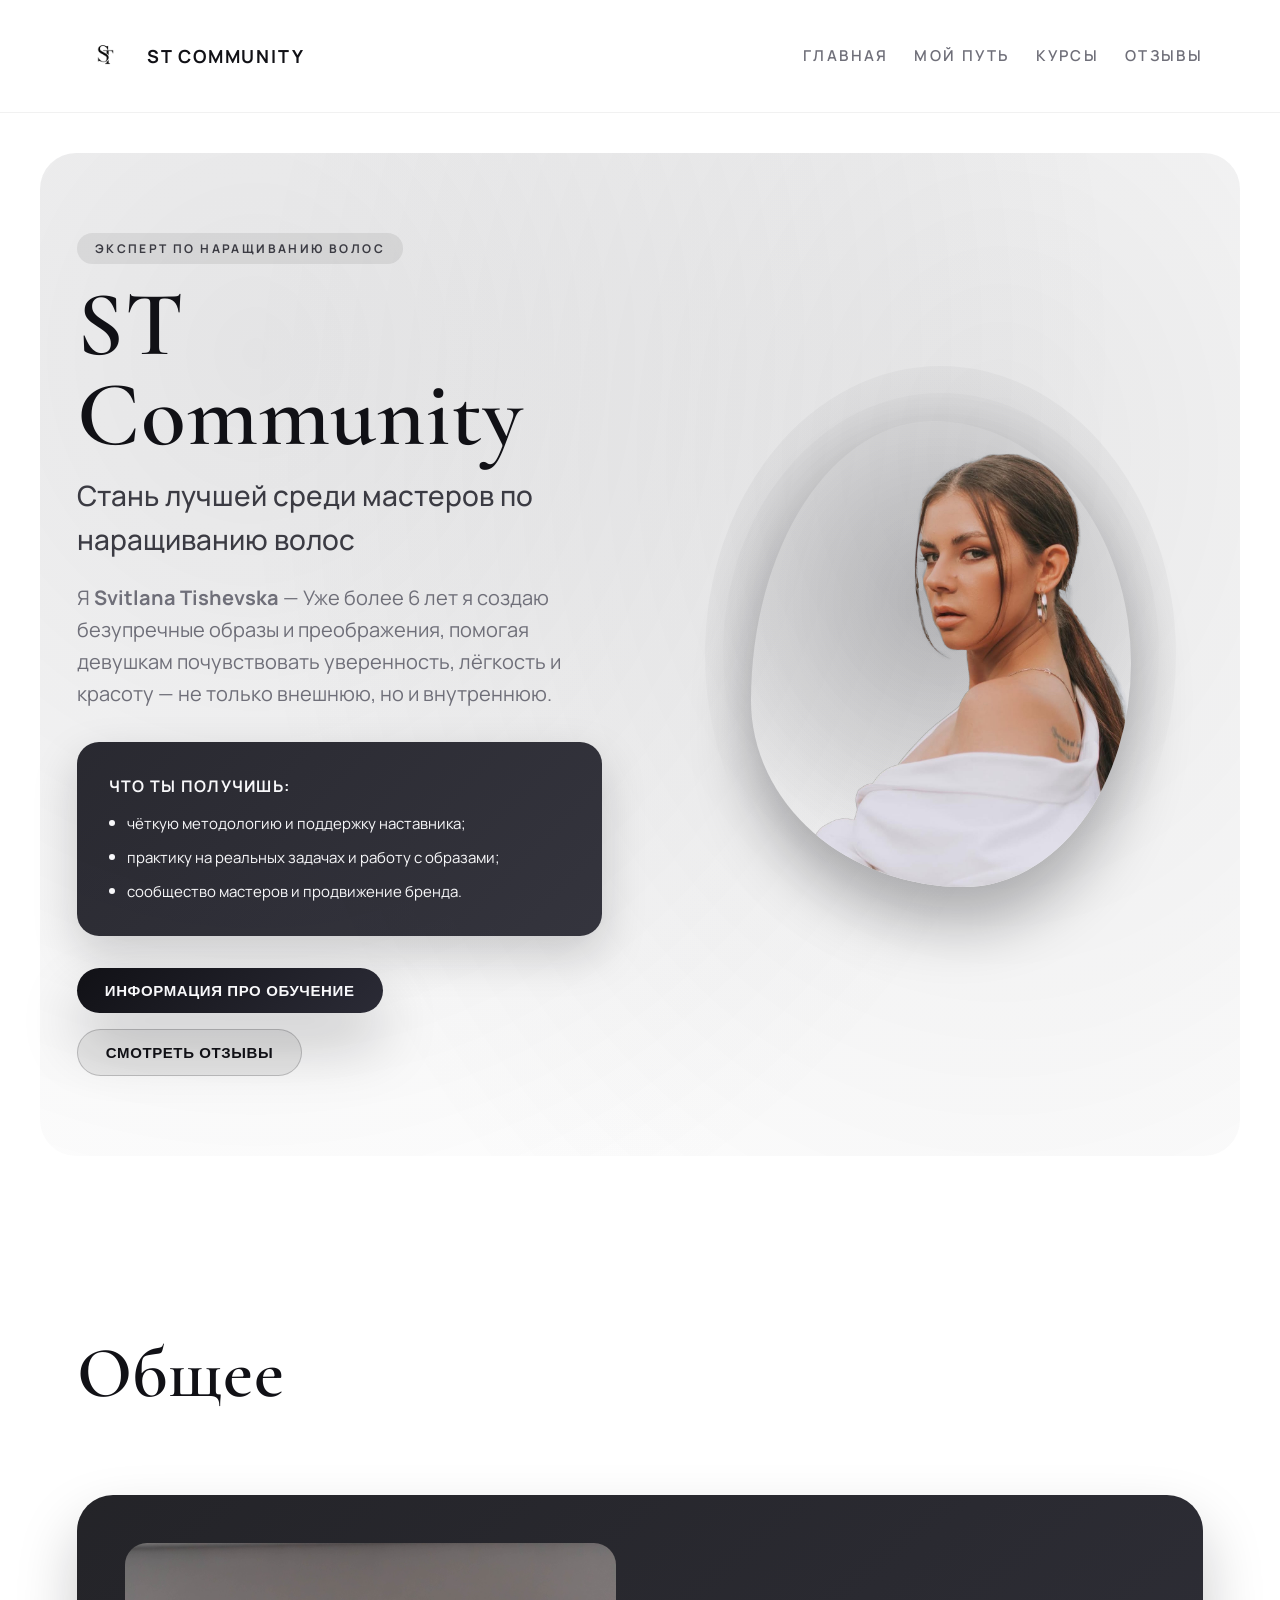
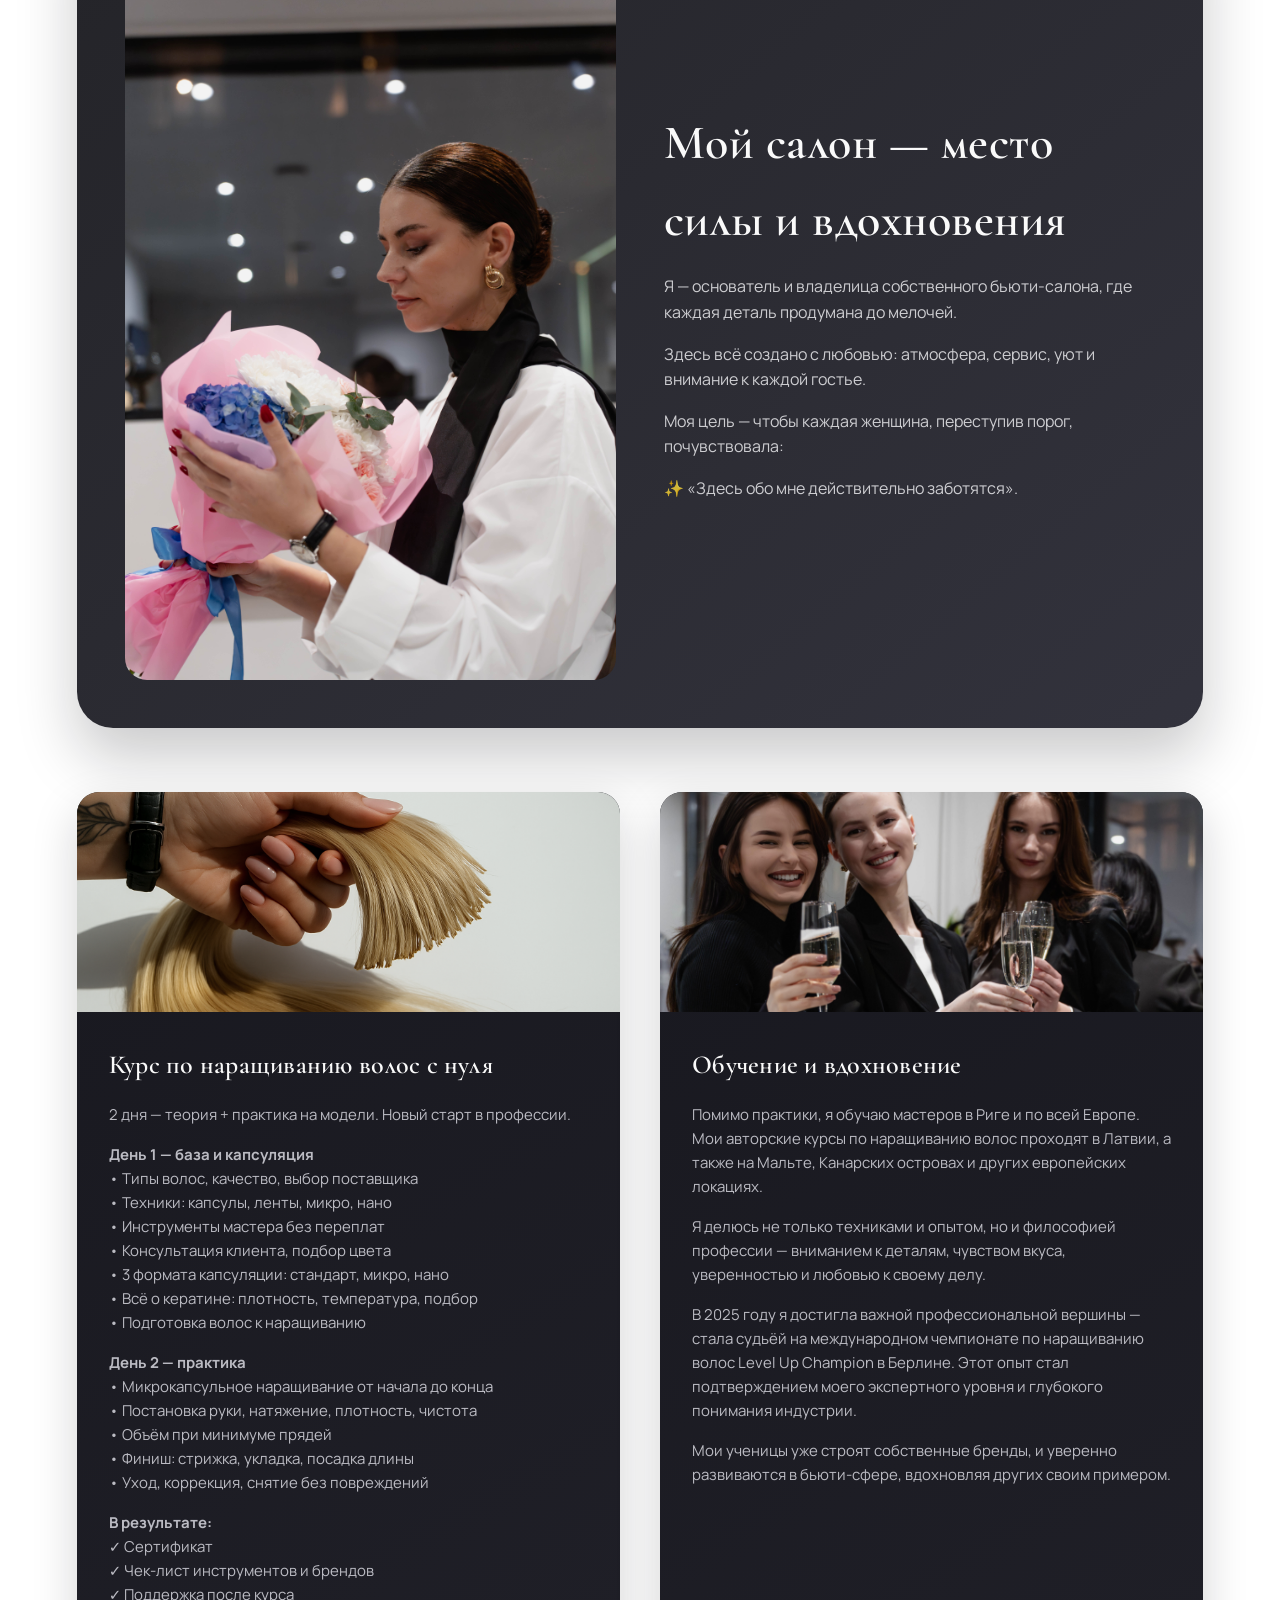
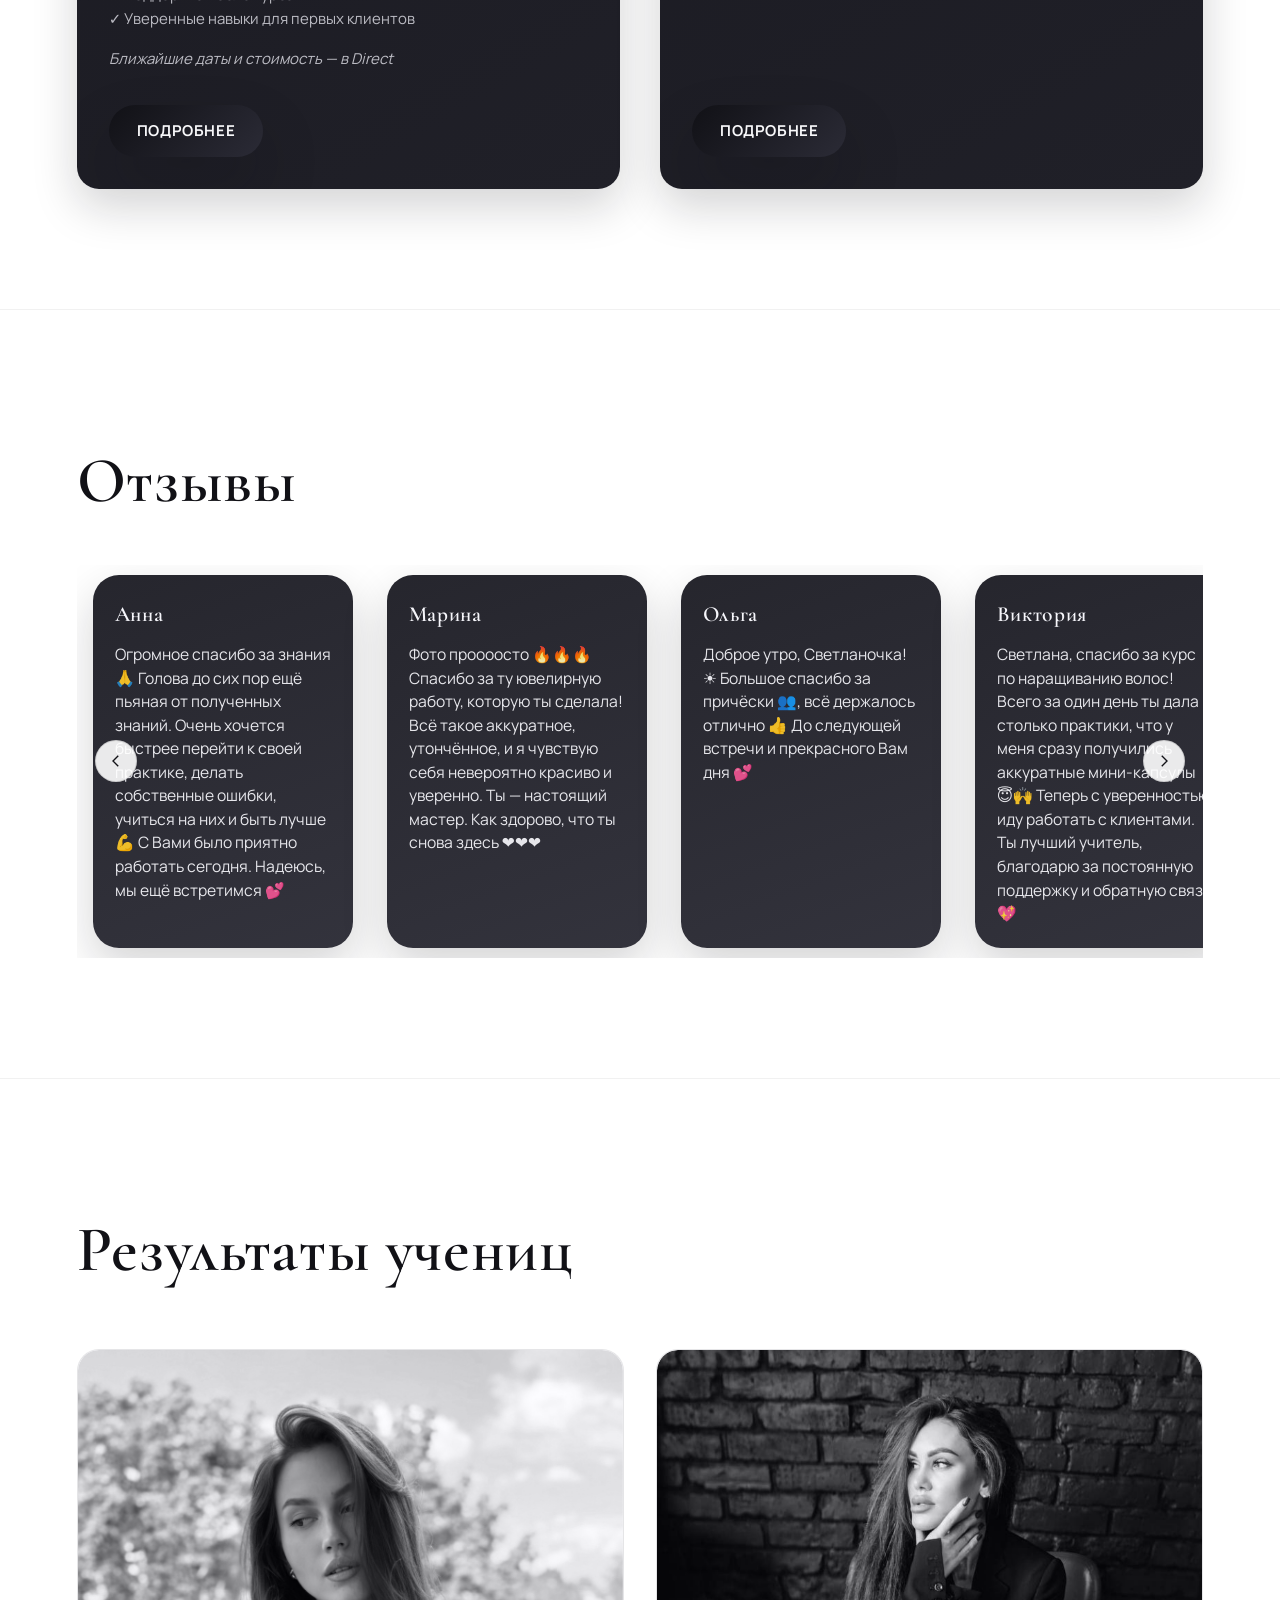
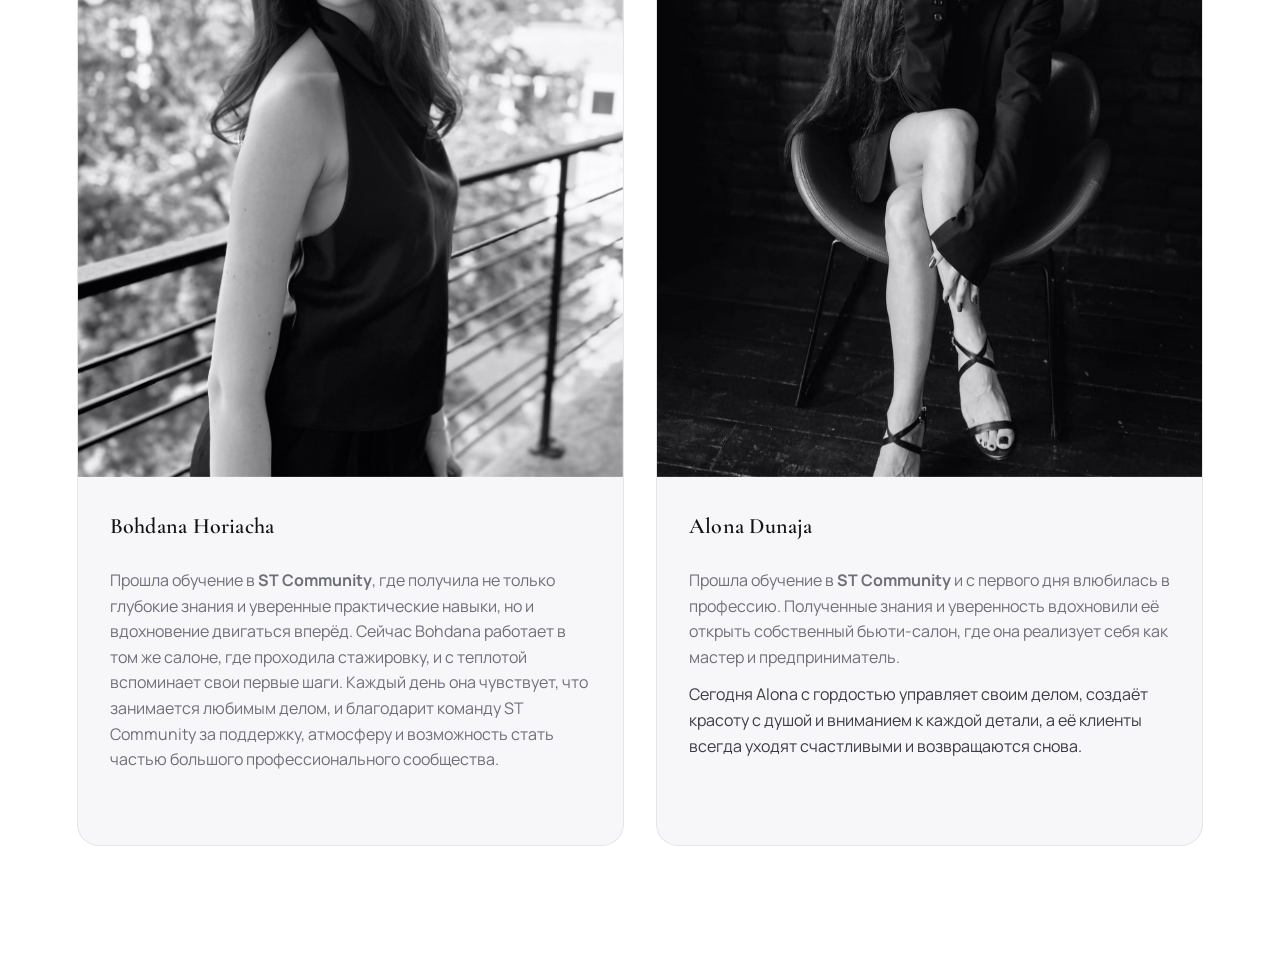
==== commit 0d3788fe: "Add files via upload" ====
--- a/index.html
+++ b/index.html
@@ -1,181 +1,290 @@
 <!DOCTYPE html>
 <html lang="ru">
 <head>
-  <meta charset="UTF-8">
-  <meta name="viewport" content="width=device-width, initial-scale=1.0">
-  <title>ST Community — студия Снежаны Тишевской</title>
+  <meta charset="UTF-8" />
+  <meta name="viewport" content="width=device-width, initial-scale=1" />
+  <title>ST Community — салон красоты и обучение</title>
+  <link rel="preconnect" href="https://fonts.googleapis.com">
+  <link rel="preconnect" href="https://fonts.gstatic.com" crossorigin>
+  <link href="https://fonts.googleapis.com/css2?family=Cormorant+Garamond:wght@500;600;700&family=Manrope:wght@300;400;500;600;700;800&display=swap" rel="stylesheet">
   <link rel="stylesheet" href="styles.css">
 </head>
 <body>
-  <header class="hero" id="top">
-    <div class="container hero__inner">
-      <div class="hero__content">
-        <span class="eyebrow">ST Community</span>
-        <h1 class="hero__title">Студия авторских образов и обучения в Риге</h1>
-        <p class="hero__text">
-          Я Снежана Тишевская — стилист и мастер с шестилетним опытом. Создаю натуральные преображения,
-          обучаю мастеров и развиваю сообщество, где каждая женщина чувствует уверенность в себе.
-        </p>
-        <div class="hero__actions">
-          <a class="button" href="#courses">Выбрать курс</a>
-          <a class="button button--ghost" href="#salon">Узнать о студии</a>
-        </div>
-      </div>
-      <div class="hero__visual" aria-hidden="true">
-        <div class="hero__portrait">
-          <div class="hero__glow"></div>
-          <span class="hero__initials">ST</span>
-        </div>
-        <div class="hero__badge">Level Up Champion 2025</div>
-      </div>
-    </div>
-  </header>
-
-  <main>
-    <section class="section" id="salon">
-      <div class="container section__grid">
-        <div class="panel panel--accent">
-          <h2 class="section__title">Студия, созданная с заботой</h2>
-          <p>Мой салон — пространство, где каждая деталь помогает расслабиться и довериться процессу. Мы уделяем внимание
-             сервису, атмосфере и комфорту, а главное — индивидуальному подходу к каждой гостье.</p>
-          <p>Команда мастеров разделяет ценности осознанной красоты: бережные техники, экологичные материалы и искреннее
-             желание подчеркнуть естественную женственность.</p>
-        </div>
-        <div class="panel panel--outline">
-          <h3 class="panel__title">Как мы работаем</h3>
-          <ul class="list">
-            <li>Диагностика волос и подбор образа с учётом образа жизни.</li>
-            <li>Комфортная зона ухода и релакса с авторскими ритуалами.</li>
-            <li>Сопровождение после процедуры и рекомендации по уходу.</li>
-          </ul>
-        </div>
-      </div>
-    </section>
-
-    <section class="section section--muted" id="techniques">
-      <div class="container">
-        <div class="section__header">
-          <span class="eyebrow">Техники</span>
-          <h2 class="section__title">Современные решения для безупречного объёма</h2>
-          <p class="section__description">Каждый метод выбирается индивидуально, чтобы подчеркнуть текстуру и сохранить здоровье волос.</p>
-        </div>
-        <div class="cards">
-          <article class="card">
-            <h3 class="card__title">Микрокапсульное наращивание</h3>
-            <p class="card__text">Незаметные соединения и комфортное ношение. Подходит для тонких и ослабленных волос.</p>
+  <div class="page">
+    <header class="nav">
+      <a class="brand" href="#hero">
+        <img src="png/logo.PNG" alt="Логотип ST Community" />
+        <span>ST Community</span>
+      </a>
+      <nav class="menu">
+        <a href="#hero">Главная</a>
+        <a href="#path">Мой путь</a>
+        <a href="#courses">Курсы</a>
+        <a href="#reviews">Отзывы</a>
+      </nav>
+    </header>
+
+    <section id="hero" class="hero">
+      <div class="hero-inner">
+        <div class="hero-content">
+          <span class="hero-badge">эксперт по наращиванию волос</span>
+          <h1 class="title">ST Community</h1>
+          <p class="subtitle">Стань лучшей среди мастеров по наращиванию волос</p>
+          <p class="lead">Я <b>Svitlana Tishevska</b> — Уже более 6 лет я создаю безупречные образы и преображения, помогая девушкам почувствовать уверенность, лёгкость и красоту — не только внешнюю, но и внутреннюю.</p>
+          <div class="card">
+            <b>Что ты получишь:</b>
+            <ul>
+              <li>чёткую методологию и поддержку наставника;</li>
+              <li>практику на реальных задачах и работу с образами;</li>
+              <li>сообщество мастеров и продвижение бренда.</li>
+            </ul>
+          </div>
+          <div class="cta">
+            <button class="btn btn-primary" type="button" data-scroll="#courses">Информация про обучение</button>
+            <button class="btn btn-ghost" type="button" data-scroll="#reviews">Смотреть отзывы</button>
+          </div>
+        </div>
+        <div class="figure">
+          <div class="halo" aria-hidden="true"></div>
+          <img class="hero-img" src="png/header.PNG" alt="Svitlana" />
+        </div>
+      </div>
+    </section>
+
+    <!-- <section id="path" class="timeline">
+      <div class="timeline-inner">
+        <h2 class="timeline-title">Мой путь</h2>
+        <div class="timeline-grid">
+          <div class="tl-item"><figure class="tl-card"><img src="png\Line\2.jpg" alt="Этап 1"/></figure><div class="tl-caption">Не придумал</div></div>
+          <div class="tl-item"><figure class="tl-card"><img src="png\Line\3.jpg" alt="Этап 2"/></figure><div class="tl-caption">В наращивании волос с 2014 года</div></div>
+          <div class="tl-item"><figure class="tl-card"><img src="png\Line\2.jpg" alt="Этап 3"/></figure><div class="tl-caption">В преподавании с 2017 года</div></div>
+          <div class="tl-item"><figure class="tl-card"><img src="png\Line\2.jpg" alt="Этап 4"/></figure><div class="tl-caption">Победы на международных чемпионатах</div></div>
+        </div>
+      </div>
+    </section> -->
+
+    <!-- Секция 3: Курсы и мастер‑классы -->
+    <section id="courses" class="courses">
+      <div class="courses-inner">
+        <h2 class="courses-title">Общее</h2>
+        <!-- <h3 class="courses-sub">и про мастер‑классы</h3> -->
+
+        <!-- Большая карточка курса -->
+          <article class="course-feature">
+            <div class="thumb">
+              <img src="png/Line/2.jpg" alt="Курс ПроМасштаб" />
+            </div>
+            <div class="feature-body">
+              <h3>Мой салон — место силы и вдохновения</h3>
+              <div class="desc">
+                <p>Я — основатель и владелица собственного бьюти-салона, где каждая деталь продумана до мелочей.</p>
+                <p>Здесь всё создано с любовью: атмосфера, сервис, уют и внимание к каждой гостье.</p>
+                <p>Моя цель — чтобы каждая женщина, переступив порог, почувствовала:</p>
+                <p>✨ «Здесь обо мне действительно заботятся».</p>
+              </div>
+              <div class="course-meta"></div>
+            </div>
           </article>
-          <article class="card">
-            <h3 class="card__title">Ленточная технология</h3>
-            <p class="card__text">Быстрый способ создать густоту без перегрузки. Позволяет обновлять образ за считанные часы.</p>
+
+          <!-- Две карточки ниже -->
+          <div class="course-grid">
+            <article class="course-card">
+              <img src="png\png\Line\5.png" alt="Курс с нуля" />
+              <div class="body">
+                <h4>Курс по наращиванию волос с нуля</h4>
+                <div class="desc">
+                  <p>2 дня — теория + практика на модели. Новый старт в профессии.</p>
+
+                 <p><strong>День 1 — база и капсуляция</strong><br>
+                 • Типы волос, качество, выбор поставщика<br>
+                 • Техники: капсулы, ленты, микро, нано<br>
+                 • Инструменты мастера без переплат<br>
+                 • Консультация клиента, подбор цвета<br>
+                 • 3 формата капсуляции: стандарт, микро, нано<br>
+                 • Всё о кератине: плотность, температура, подбор<br>
+                 • Подготовка волос к наращиванию</p>
+
+                 <p><strong>День 2 — практика</strong><br>
+                 • Микрокапсульное наращивание от начала до конца<br>
+                 • Постановка руки, натяжение, плотность, чистота<br>
+                 • Объём при минимуме прядей<br>
+                 • Финиш: стрижка, укладка, посадка длины<br>
+                 • Уход, коррекция, снятие без повреждений</p>
+
+                 <p><strong>В результате:</strong><br>
+                 ✓ Сертификат<br>
+                 ✓ Чек-лист инструментов и брендов<br>
+                 ✓ Поддержка после курса<br>
+                 ✓ Уверенные навыки для первых клиентов</p>
+
+                 <p><em>Ближайшие даты и стоимость — в Direct</em></p>
+ 
+                </div>
+                <a href="https://www.instagram.com/hairext_svitlana/" target="_blank" class="btn btn-primary">Подробнее</a>
+              </div>
+            </article>
+
+            <article class="course-card">
+              <img src="png/Line/3.jpg" alt="Повышение квалификации" />
+              <div class="body">
+                <h4>Обучение и вдохновение</h4>
+                <div class="desc">
+                  <p>Помимо практики, я обучаю мастеров в Риге и по всей Европе. Мои авторские курсы по наращиванию волос проходят в Латвии, а также на Мальте, Канарских островах и других европейских локациях.</p>
+                  <p>Я делюсь не только техниками и опытом, но и философией профессии — вниманием к деталям, чувством вкуса, уверенностью и любовью к своему делу.</p>
+                  <p>В 2025 году я достигла важной профессиональной вершины — стала судьёй на международном чемпионате по наращиванию волос Level Up Champion в Берлине. Этот опыт стал подтверждением моего экспертного уровня и глубокого понимания индустрии.</p>
+                  <p>Мои ученицы уже строят собственные бренды, и уверенно развиваются в бьюти-сфере, вдохновляя других своим примером.</p>
+                </div>
+                <a href="https://www.instagram.com/hairext_svitlana/" target="_blank" class="btn btn-primary">Подробнее</a>
+              </div>
+            </article>
+        </div>
+      </div>
+    </section>
+
+   
+    <!-- Секция 4: Отзывы -->
+    <section id="reviews" class="reviews">
+      <div class="reviews-inner">
+        <h2 class="reviews-title">Отзывы</h2>
+        <div class="reviews-viewport">
+            <div class="reviews-track" id="reviewsTrack">
+              <div class="rev-card">
+                <h3 class="rev-name">Анна</h3>
+                <p>Огромное спасибо за знания 🙏 Голова до сих пор ещё пьяная от полученных знаний. Очень хочется быстрее перейти к своей практике, делать собственные ошибки, учиться на них и быть лучше 💪 С Вами было приятно работать сегодня. Надеюсь, мы ещё встретимся 💕</p>
+              </div>
+              <div class="rev-card">
+                <h3 class="rev-name">Марина</h3>
+                <p>Фото проооосто 🔥🔥🔥 Спасибо за ту ювелирную работу, которую ты сделала! Всё такое аккуратное, утончённое, и я чувствую себя невероятно красиво и уверенно. Ты — настоящий мастер. Как здорово, что ты снова здесь ❤️❤️❤️</p>
+              </div>
+              <div class="rev-card">
+                <h3 class="rev-name">Ольга</h3>
+                <p>Доброе утро, Светланочка! ☀️ Большое спасибо за причёски 👥, всё держалось отлично 👍 До следующей встречи и прекрасного Вам дня 💕</p>
+              </div>
+              <div class="rev-card">
+                <h3 class="rev-name">Виктория</h3>
+                <p>Светлана, спасибо за курс по наращиванию волос! Всего за один день ты дала столько практики, что у меня сразу получились аккуратные мини-капсулы 😇🙌 Теперь с уверенностью иду работать с клиентами. Ты лучший учитель, благодарю за постоянную поддержку и обратную связь 💖</p>
+              </div>
+              <div class="rev-card">
+                <h3 class="rev-name">Екатерина</h3>
+                <p>Спасибо ещё раз за красоту, которую ты наколдовала, всё держалось отлично, я чувствовала себя королевой 😚❤️</p>
+              </div>
+              <div class="rev-card">
+                <h3 class="rev-name">Людмила</h3>
+                <p>Здравствуйте. Всё отлично. Отходила с прямыми сегодня, мои нигде не вылезают, сейчас с хвостом и тоже всё супер! Очень удобно. Спасибо огромное! 💜🙏☺️🌟👍♀️❤️</p>
+              </div>
+              <div class="rev-card">
+                <h3 class="rev-name">Светлана</h3>
+                <p>Светочка!!!! Ни дня без благодарности вам не проходит! Прям новая жизнь!!!! Спасибо большое! Волосы... они теперь у меня есть 😅😅 Укладываю каждый раз, теперь могу и хвост, и косу, но в основном хожу с красивыми кудрями!!!</p>
+              </div>
+              <div class="rev-card">
+                <h3 class="rev-name">Елизавета</h3>
+                <p>Ты просто волшебница и создаёшь невероятное!! С чем бы я к тебе не приходила, ухожу с лучшим наращиванием 🙌❤️</p>
+              </div>
+              <div class="rev-card">
+                <h3 class="rev-name">Дарья</h3>
+                <p>Мне даже в зале сегодня говорили, какая крутая причёска у меня 😄 Хотя я уже гульку из косы сделала ❤️</p>
+              </div>
+              <div class="rev-card">
+                <h3 class="rev-name">Наталья</h3>
+                <p>Мне даже в зале сегодня говорили, какая крутая причёска у меня 😄 Хотя я уже гульку из косы сделала ❤️</p>
+              </div>
+              <div class="rev-card">
+                <h3 class="rev-name">Юлия</h3>
+                <p>Добрый день! 🌷 Волосы отлично!!!! Давно мне не было так комфортно ❤️ Наконец я нашла своего мастера 💜💜💜💜💜 Безумно рада! ❤️</p>
+              </div>
+              <div class="rev-card">
+                <h3 class="rev-name">Алина</h3>
+                <p>Здравствуйте, ещё раз! И ещё раз хотела поблагодарить вас за такую красоту, очень нравится, спасибо! 💖🐻</p>
+              </div>
+              <div class="rev-card">
+                <h3 class="rev-name">Полина</h3>
+                <p>Здравствуйте. Всё отлично. Это было лучшее моё решение 😂 Ничего не падает и вообще как будто свои.</p>
+              </div>
+              <div class="rev-card">
+                <h3 class="rev-name">Ирина</h3>
+                <p>Ой спасиииибо 🥰❤️❤️ Я когда увидела, была в восторге от образа 😄 А как мне идёт эта укладка 😉😁🔥🔥🔥❤️</p>
+              </div>
+            </div>
+            <div class="rev-nav">
+              <button class="rev-btn rev-prev" aria-label="Назад" id="revPrev">
+              <svg viewBox="0 0 24 24"><path d="M15 19l-7-7 7-7"/></svg>
+            </button>
+            <button class="rev-btn rev-next" aria-label="Вперёд" id="revNext">
+              <svg viewBox="0 0 24 24"><path d="M9 5l7 7-7 7"/></svg>
+            </button>
+          </div>
+        </div>
+      </div>
+    </section>
+
+ <!-- Секция 5: Результаты учениц -->
+    <section id="results" class="results">
+      <div class="results-inner">
+        <h2 class="results-title">Результаты учениц</h2>
+        <div class="results-grid">
+            <article class="result-card">
+              <img src="png\png\IMG_9335.jpg" alt="Bohdana"/>
+            <div class="result-body">
+              <h4 class="result-name">Bohdana Horiacha</h4>
+              <p class="result-text"><p class="result-text">
+Прошла обучение в <strong>ST Community</strong>, где получила не только глубокие знания и уверенные практические навыки, но и вдохновение двигаться вперёд. Сейчас Bohdana работает в том же салоне, где проходила стажировку, и с теплотой вспоминает свои первые шаги.  
+Каждый день она чувствует, что занимается любимым делом, и благодарит команду ST Community за поддержку, атмосферу и возможность стать частью большого профессионального сообщества.
+</p></p>
+              <div class="result-tags">
+              </div>
+            </div>
           </article>
-          <article class="card">
-            <h3 class="card__title">Смешанные методы</h3>
-            <p class="card__text">Комбинация техник для сложных запросов: окрашивание, цветовые акценты и работа с челкой.</p>
+
+            <article class="result-card">
+              <img src="png\png\2.jpg" alt="Alona" />
+            <div class="result-body">
+              <h4 class="result-name">Alona Dunaja</h4>
+              <p class="result-text"><p class="result-text">
+Прошла обучение в <strong>ST Community</strong> и с первого дня влюбилась в профессию. Полученные знания и уверенность вдохновили её открыть собственный бьюти-салон, где она реализует себя как мастер и предприниматель.</p>  
+Сегодня Alona с гордостью управляет своим делом, создаёт красоту с душой и вниманием к каждой детали, а её клиенты всегда уходят счастливыми и возвращаются снова.</p>
+              <div class="result-tags">
+              </div>
+            </div>
           </article>
-        </div>
-      </div>
-    </section>
-
-    <section class="section" id="journey">
-      <div class="container">
-        <div class="section__header">
-          <span class="eyebrow">Путь мастера</span>
-          <h2 class="section__title">От персональной практики к международному клубу</h2>
-        </div>
-        <div class="timeline">
-          <article class="timeline__item">
-            <div class="timeline__marker">2019</div>
-            <p>Первые авторские работы, поиск собственной философии ухода и стиля наращивания.</p>
-          </article>
-          <article class="timeline__item">
-            <div class="timeline__marker">2021</div>
-            <p>Открытие студии ST Community в Риге и формирование команды единомышленников.</p>
-          </article>
-          <article class="timeline__item">
-            <div class="timeline__marker">2023</div>
-            <p>Запуск обучающих программ и закрытого клуба для мастеров по всей Европе.</p>
-          </article>
-          <article class="timeline__item">
-            <div class="timeline__marker">2025</div>
-            <p>Судейство на Level Up Champion в Берлине, расширение программы наставничества.</p>
-          </article>
-        </div>
-      </div>
-    </section>
-
-    <section class="section section--muted" id="stats">
-      <div class="container">
-        <div class="section__header">
-          <span class="eyebrow">Цифры</span>
-          <h2 class="section__title">Факты о ST Community</h2>
-        </div>
-        <dl class="stats">
-          <div class="stats__item">
-            <dt>6+</dt>
-            <dd>лет развития студии и авторских программ</dd>
-          </div>
-          <div class="stats__item">
-            <dt>1000+</dt>
-            <dd>клиенток, которые доверяют нам свои образы</dd>
-          </div>
-          <div class="stats__item">
-            <dt>50</dt>
-            <dd>мастеров прошли индивидуальные наставничества</dd>
-          </div>
-          <div class="stats__item">
-            <dt>10</dt>
-            <dd>городов, в которых проходят мастер-классы</dd>
-          </div>
-        </dl>
-      </div>
-    </section>
-
-    <section class="section" id="courses">
-      <div class="container">
-        <div class="section__header">
-          <span class="eyebrow">Обучение</span>
-          <h2 class="section__title">Курсы и менторство</h2>
-          <p class="section__description">Форматы для мастеров с разным уровнем подготовки: от интенсивов до сопровождения в запуске своего бренда.</p>
-        </div>
-        <div class="courses">
-          <article class="course">
-            <h3 class="course__title">Интенсив в студии</h3>
-            <p class="course__text">Трёхдневная программа в Риге с практикой на моделях и полным разбором авторских техник.</p>
-            <button class="button button--full" data-action="request">Оставить заявку</button>
-          </article>
-          <article class="course">
-            <h3 class="course__title">Наставничество онлайн</h3>
-            <p class="course__text">Поддержка в развитии личного бренда, подборе сервисов и коммуникации с клиентами.</p>
-            <button class="button button--full" data-action="request">Запросить расписание</button>
-          </article>
-          <article class="course">
-            <h3 class="course__title">Тур по Европе</h3>
-            <p class="course__text">Практические мастер-классы в городах Европы с разбором кейсов и живыми съемками.</p>
-            <button class="button button--full" data-action="request">Присоединиться</button>
-          </article>
-        </div>
-      </div>
-    </section>
-  </main>
-
-  <footer class="footer">
-    <div class="container footer__inner">
-      <div>
-        <span class="footer__logo">ST Community</span>
-        <p class="footer__text">Сообщество, где мастера делятся опытом, поддерживают друг друга и создают новое качество сервиса.</p>
-      </div>
-      <button class="button button--ghost" data-action="scroll-top">Вернуться наверх</button>
-    </div>
-  </footer>
-
-  <dialog class="modal" id="request-modal">
-    <form method="dialog" class="modal__content">
-      <h2 class="modal__title">Спасибо за интерес!</h2>
-      <p class="modal__text">Мы свяжемся с вами в течение дня, чтобы уточнить детали и подобрать удобное время обучения.</p>
-      <button class="button" value="close">Хорошо</button>
-    </form>
-  </dialog>
-
-  <script src="script.js"></script>
+
+            <!-- <article class="result-card">
+              <img src="data:image/svg+xml,%3Csvg xmlns='http://www.w3.org/2000/svg' viewBox='0 0 600 900'%3E%3Cdefs%3E%3ClinearGradient id='g3' x1='0' y1='1' x2='1' y2='0'%3E%3Cstop offset='0%25' stop-color='%232d2d31'/%3E%3Cstop offset='100%25' stop-color='%23424247'/%3E%3C/linearGradient%3E%3C/defs%3E%3Crect width='600' height='900' fill='url(%23g3)'/%3E%3Ctext x='50%25' y='50%25' fill='%23fafafa' font-family='Manrope,Arial,sans-serif' font-size='64' text-anchor='middle' dominant-baseline='middle'%3EФото%3C/text%3E%3C/svg%3E" alt="Екатерина — призёр" />
+            <div class="result-body">
+              <h4 class="result-name">Екатерина Максимович</h4>
+              <p class="result-text">Проходила повышение квалификации. В составе сборной — призёр гранд‑при. Наняла ассистента и расширила спектр услуг студии.</p>
+              <div class="result-tags">
+                <span class="result-tag">Гранд‑при</span>
+                <span class="result-tag">Рост студии</span>
+              </div>
+            </div>
+          </article> -->
+        </div>
+      </div>
+    </section>
+
+    <script>
+      (function(){
+        const track = document.getElementById('reviewsTrack');
+        const prev = document.getElementById('revPrev');
+        const next = document.getElementById('revNext');
+        function scrollByStep(dir){
+          const step = Math.min(track.clientWidth * 0.7, 500);
+          track.scrollBy({left: dir * step, behavior: 'smooth'});
+        }
+        prev?.addEventListener('click', ()=>scrollByStep(-1));
+        next?.addEventListener('click', ()=>scrollByStep(1));
+
+        document.querySelectorAll('[data-scroll]')
+          .forEach(btn => btn.addEventListener('click', () => {
+            const target = btn.getAttribute('data-scroll');
+            const node = target ? document.querySelector(target) : null;
+            if(node){
+              node.scrollIntoView({behavior: 'smooth', block: 'start'});
+            }
+          }));
+      })();
+    </script>
+
+  </div>
 </body>
 </html>
--- a/styles.css
+++ b/styles.css
@@ -1,425 +1,764 @@
+/* ==========================================================================
+   ST Community — Beauty Salon Landing
+   Refined monochrome styling with white background and dark, glossy elements
+   ========================================================================== */
+
+/* ========== 1) Reset & Base ========== */
+*,
+*::before,
+*::after {
+  box-sizing: border-box;
+}
+
 :root {
   color-scheme: light;
-  --color-background: #f5f3f1;
-  --color-surface: #ffffff;
-  --color-accent: #f4d0c8;
-  --color-accent-dark: #c37b6e;
-  --color-text: #262422;
-  --color-muted: #6f6b68;
-  --color-outline: rgba(38, 36, 34, 0.08);
-  --font-base: "Segoe UI", "Helvetica Neue", Arial, sans-serif;
-  --radius-lg: 28px;
-  --radius-md: 18px;
+  --bg: #ffffff;
+  --ink: #111116;
+  --ink-strong: #0b0b0f;
+  --muted: #6f6f79;
+  --muted-strong: #3b3b43;
+  --soft: #f2f2f5;
+  --card-dark: #18181f;
+  --card-dark-2: #202028;
+  --stroke: rgba(32, 32, 40, 0.12);
+  --stroke-strong: rgba(32, 32, 40, 0.3);
+  --accent: #2a2a35;
+  --accent-soft: rgba(24, 24, 30, 0.6);
+  --glow: 0 30px 60px rgba(12, 12, 16, 0.22);
+  --glow-soft: 0 18px 45px rgba(15, 15, 24, 0.18);
+  --radius-lg: 36px;
+  --radius-md: 22px;
   --radius-sm: 12px;
-  --shadow-sm: 0 18px 30px rgba(38, 36, 34, 0.08);
-  --shadow-lg: 0 40px 60px rgba(38, 36, 34, 0.12);
-}
-
-* {
-  box-sizing: border-box;
+  --transition: 220ms cubic-bezier(.4, 0, .2, 1);
 }
 
 html,
 body {
-  margin: 0;
-  font-family: var(--font-base);
-  background: var(--color-background);
-  color: var(--color-text);
+  height: 100%;
+}
+
+body {
+  margin: 0;
+  font-family: 'Manrope', 'Inter', system-ui, -apple-system, BlinkMacSystemFont, 'Segoe UI', sans-serif;
+  font-size: 16px;
   line-height: 1.6;
+  background: var(--bg);
+  color: var(--muted-strong);
+  -webkit-font-smoothing: antialiased;
+  -moz-osx-font-smoothing: grayscale;
+}
+
+img {
+  max-width: 100%;
+  display: block;
 }
 
 a {
   color: inherit;
-  text-decoration: none;
-}
-
-img {
-  display: block;
-  max-width: 100%;
-}
-
-.container {
-  width: min(1120px, 92vw);
-  margin: 0 auto;
-}
-
-.eyebrow {
+}
+
+h1, h2, h3, h4 {
+  font-family: 'Cormorant Garamond', 'Playfair Display', serif;
+  font-weight: 600;
+  letter-spacing: .01em;
+  color: var(--ink);
+}
+
+p {
+  margin: 0 0 16px;
+}
+
+section {
+  padding: clamp(60px, 12vw, 120px) clamp(20px, 6vw, 120px);
+}
+
+.page {
+  min-height: 100vh;
+  position: relative;
+  overflow-x: hidden;
+}
+
+/* ========== 2) Navigation ========== */
+.nav {
+  position: sticky;
+  top: 0;
+  z-index: 30;
+  display: flex;
+  align-items: center;
+  justify-content: space-between;
+  padding: clamp(18px, 3vw, 28px) clamp(20px, 6vw, 120px);
+  background: rgba(255, 255, 255, 0.85);
+  backdrop-filter: blur(16px);
+  border-bottom: 1px solid rgba(17, 17, 22, 0.06);
+}
+
+.brand {
   display: inline-flex;
   align-items: center;
-  gap: 0.5rem;
-  letter-spacing: 0.12em;
+  gap: 14px;
+  text-decoration: none;
+  color: var(--ink);
+  font-weight: 700;
+  font-size: 18px;
+  letter-spacing: .1em;
   text-transform: uppercase;
-  font-size: 0.75rem;
+}
+
+.brand img {
+  width: 56px;
+  height: 56px;
+  object-fit: contain;
+  filter: saturate(0) brightness(.95);
+  transition: filter var(--transition);
+}
+
+.brand:hover img {
+  filter: saturate(.5) brightness(.85);
+}
+
+.menu {
+  display: flex;
+  gap: clamp(16px, 2vw, 32px);
+  font-size: 15px;
+  font-weight: 600;
+}
+
+.menu a {
+  position: relative;
+  text-decoration: none;
+  color: var(--muted);
+  text-transform: uppercase;
+  letter-spacing: .16em;
+  transition: color var(--transition);
+}
+
+.menu a::after {
+  content: '';
+  position: absolute;
+  inset-inline: 0;
+  bottom: -8px;
+  height: 2px;
+  transform: scaleX(0);
+  transform-origin: left;
+  background: var(--ink);
+  transition: transform var(--transition);
+}
+
+.menu a:hover,
+.menu a:focus-visible {
+  color: var(--ink);
+}
+
+.menu a:hover::after,
+.menu a:focus-visible::after {
+  transform: scaleX(1);
+}
+
+/* ========== 3) Buttons & Utilities ========== */
+.btn {
+  appearance: none;
+  border: 0;
+  border-radius: 999px;
+  padding: 14px 28px;
+  font-size: 15px;
   font-weight: 700;
-  color: var(--color-muted);
-}
-
-.button {
+  letter-spacing: .04em;
+  text-transform: uppercase;
+  cursor: pointer;
+  text-decoration: none;
+  transition: transform var(--transition), box-shadow var(--transition), background var(--transition), color var(--transition);
+}
+
+.btn-primary {
+  color: #f8f8fa;
+  background: linear-gradient(135deg, #111116, #2b2b36);
+  box-shadow: var(--glow);
+}
+
+.btn-primary:hover {
+  transform: translateY(-2px);
+  box-shadow: 0 32px 60px rgba(12, 12, 16, 0.32);
+}
+
+.btn-ghost {
+  background: rgba(17, 17, 22, 0.08);
+  color: var(--ink);
+  border: 1px solid rgba(17, 17, 22, 0.2);
+}
+
+.btn-ghost:hover {
+  background: rgba(17, 17, 22, 0.16);
+  transform: translateY(-2px);
+}
+
+.hero-badge {
   display: inline-flex;
-  justify-content: center;
   align-items: center;
-  gap: 0.5rem;
-  border: none;
+  gap: 8px;
+  padding: 6px 18px;
   border-radius: 999px;
-  padding: 0.85rem 1.8rem;
+  background: rgba(17, 17, 22, 0.08);
+  color: var(--muted-strong);
+  text-transform: uppercase;
+  letter-spacing: .2em;
+  font-size: 12px;
+  font-weight: 700;
+  animation: fade-in 700ms ease 150ms both;
+}
+
+/* ========== 4) Hero ========== */
+.hero {
+  position: relative;
+  isolation: isolate;
+  overflow: hidden;
+}
+
+.hero::before {
+  content: '';
+  position: absolute;
+  inset: clamp(10px, 4vw, 40px);
+  border-radius: var(--radius-lg);
+  background: radial-gradient(120% 160% at 18% 20%, rgba(30,30,40,0.12), transparent 60%),
+              radial-gradient(90% 140% at 80% 30%, rgba(20,20,28,0.1), transparent 70%);
+  z-index: -2;
+}
+
+.hero-inner {
+  max-width: 1200px;
+  margin-inline: auto;
+  display: grid;
+  gap: clamp(32px, 6vw, 80px);
+  grid-template-columns: repeat(auto-fit, minmax(280px, 1fr));
+  align-items: center;
+}
+
+.hero-content {
+  position: relative;
+}
+
+.hero-content .title {
+  font-size: clamp(48px, 8vw, 92px);
+  line-height: .98;
+  margin: 16px 0 12px;
+  animation: slide-up 600ms ease 100ms both;
+}
+
+.subtitle {
+  font-size: clamp(20px, 3.4vw, 28px);
+  color: var(--muted-strong);
+  font-weight: 500;
+  margin-bottom: 20px;
+  animation: slide-up 600ms ease 180ms both;
+}
+
+.lead {
+  font-size: clamp(16px, 2vw, 20px);
+  color: var(--muted);
+  max-width: 560px;
+  animation: slide-up 600ms ease 240ms both;
+}
+
+.card {
+  margin: 32px 0;
+  padding: clamp(20px, 4vw, 32px);
+  border-radius: var(--radius-md);
+  background: linear-gradient(135deg, rgba(24,24,32,0.92), rgba(36,36,46,0.92));
+  color: #f8f8fa;
+  box-shadow: var(--glow-soft);
+  animation: fade-in 600ms ease 320ms both;
+}
+
+.card b {
+  display: block;
+  font-size: 16px;
+  letter-spacing: .08em;
+  text-transform: uppercase;
+  margin-bottom: 12px;
+}
+
+.card ul {
+  list-style: none;
+  padding: 0;
+  margin: 0;
+  display: grid;
+  gap: 10px;
+}
+
+.card li {
+  position: relative;
+  padding-left: 18px;
+  font-size: 15px;
+}
+
+.card li::before {
+  content: '';
+  position: absolute;
+  left: 0;
+  top: 8px;
+  width: 6px;
+  height: 6px;
+  border-radius: 999px;
+  background: #f8f8fa;
+}
+
+.cta {
+  display: flex;
+  flex-wrap: wrap;
+  gap: 16px;
+  animation: fade-in 600ms ease 380ms both;
+}
+
+.figure {
+  position: relative;
+  justify-self: center;
+}
+
+.figure::after {
+  content: '';
+  position: absolute;
+  inset: -28px;
+  border-radius: 50%;
+  background: radial-gradient(circle at 50% 40%, rgba(20,20,30,0.12), transparent 65%);
+  filter: blur(0px);
+  z-index: -2;
+}
+
+.halo {
+  position: absolute;
+  inset: -12%;
+  border-radius: 50%;
+  background: radial-gradient(circle at 50% 40%, rgba(17,17,24,0.15), transparent 70%);
+  z-index: -1;
+  animation: pulse 5s ease-in-out infinite;
+}
+
+.hero-img {
+  width: min(380px, 65vw);
+  border-radius: 48% 52% 44% 56% / 60% 52% 48% 40%;
+  object-fit: cover;
+  box-shadow: 0 36px 60px rgba(10, 10, 18, 0.3);
+  animation: float 8s ease-in-out infinite;
+}
+
+/* ========== 5) Courses ========== */
+.courses {
+  position: relative;
+}
+
+.courses-inner {
+  max-width: 1200px;
+  margin-inline: auto;
+  display: grid;
+  gap: clamp(40px, 5vw, 80px);
+}
+
+.courses-title {
+  font-size: clamp(42px, 6vw, 72px);
+  margin: 0;
+}
+
+.course-feature {
+  display: grid;
+  gap: clamp(24px, 4vw, 48px);
+  grid-template-columns: repeat(auto-fit, minmax(260px, 1fr));
+  align-items: center;
+  padding: clamp(24px, 4vw, 48px);
+  border-radius: var(--radius-lg);
+  background: linear-gradient(140deg, rgba(17,17,22,0.92), rgba(33,33,44,0.92));
+  color: #f0f0f4;
+  box-shadow: var(--glow);
+}
+
+.course-feature .thumb img {
+  width: 100%;
+  border-radius: var(--radius-md);
+  object-fit: cover;
+  height: 100%;
+  min-height: 260px;
+}
+
+.feature-body h3 {
+  color: #fafafa;
+  font-size: clamp(32px, 5vw, 48px);
+  margin: 0 0 16px;
+}
+
+.feature-body .desc p {
+  color: rgba(245,245,248,0.8);
+}
+
+.course-grid {
+  display: grid;
+  grid-template-columns: repeat(auto-fit, minmax(280px, 1fr));
+  gap: clamp(24px, 4vw, 40px);
+}
+
+.course-card {
+  display: flex;
+  flex-direction: column;
+  border-radius: var(--radius-md);
+  overflow: hidden;
+  background: linear-gradient(150deg, var(--card-dark), var(--card-dark-2));
+  color: #f0f0f4;
+  box-shadow: var(--glow-soft);
+  transition: transform var(--transition), box-shadow var(--transition);
+  height: 100%;
+}
+
+.course-card:hover {
+  transform: translateY(-6px);
+  box-shadow: 0 28px 46px rgba(12, 12, 20, 0.26);
+}
+
+.course-card img {
+  width: 100%;
+  height: 220px;
+  object-fit: cover;
+  filter: saturate(.85);
+}
+
+.course-card .body {
+  padding: clamp(20px, 3vw, 32px);
+  display: flex;
+  flex-direction: column;
+  gap: 18px;
+  flex: 1;
+}
+
+.course-card h4 {
+  margin: 0;
+  color: #fafafa;
+  font-size: clamp(22px, 3vw, 26px);
+}
+
+.course-card .desc {
+  color: rgba(232,232,240,0.78);
+  font-size: 15px;
+  flex: 1;
+}
+
+.course-card .desc ul {
+  list-style: none;
+  padding: 0;
+  margin: 0 0 12px;
+  display: grid;
+  gap: 6px;
+}
+
+.course-card .desc li {
+  position: relative;
+  padding-left: 18px;
+}
+
+.course-card .desc li::before {
+  content: '';
+  position: absolute;
+  left: 0;
+  top: 7px;
+  width: 6px;
+  height: 6px;
+  border-radius: 50%;
+  background: rgba(240, 240, 244, 0.9);
+}
+
+.course-card .btn {
+  align-self: flex-start;
+  margin-top: auto;
+}
+
+/* ========== 6) Reviews ========== */
+.reviews {
+  background: var(--bg);
+  border-block: 1px solid rgba(17, 17, 22, 0.06);
+}
+
+.reviews-inner {
+  max-width: 1200px;
+  margin-inline: auto;
+  display: grid;
+  gap: 32px;
+}
+
+.reviews-title {
+  font-size: clamp(38px, 5vw, 64px);
+  margin: 0;
+}
+
+.reviews-viewport {
+  position: relative;
+  overflow: hidden;
+}
+
+.reviews-track {
+  display: grid;
+  grid-auto-flow: column;
+  grid-auto-columns: minmax(260px, clamp(300px, 28vw, 380px));
+  gap: clamp(18px, 3.2vw, 34px);
+  overflow-x: auto;
+  padding-block: 10px;
+  padding-inline: clamp(6px, 2.4vw, 16px);
+  scroll-snap-type: x mandatory;
+  scrollbar-width: thin;
+}
+
+.reviews-track::-webkit-scrollbar {
+  height: 6px;
+}
+
+.reviews-track::-webkit-scrollbar-thumb {
+  background: rgba(17, 17, 22, 0.2);
+  border-radius: 999px;
+}
+
+.rev-card {
+  position: relative;
+  display: flex;
+  flex-direction: column;
+  border-radius: 26px;
+  padding: clamp(16px, 2.6vw, 22px);
+  scroll-snap-align: center;
+  min-height: clamp(180px, 24vh, 280px);
+  background: linear-gradient(160deg, rgba(26, 26, 34, 0.95), rgba(40, 40, 50, 0.95));
+  color: rgba(246, 246, 251, 0.92);
+  box-shadow: var(--glow-soft);
+  transition: transform var(--transition);
+}
+
+.rev-name {
+  margin: 0 0 12px;
+  font-family: 'Cormorant Garamond', 'Playfair Display', serif;
+  font-size: clamp(1.1rem, 1vw + 0.8rem, 1.35rem);
   font-weight: 600;
-  font-size: 0.95rem;
-  background: var(--color-text);
-  color: #fff;
-  cursor: pointer;
-  transition: transform 0.2s ease, box-shadow 0.2s ease;
-  box-shadow: var(--shadow-sm);
-}
-
-.button:hover {
-  transform: translateY(-2px);
-  box-shadow: var(--shadow-lg);
-}
-
-.button:active {
-  transform: translateY(0);
-  box-shadow: var(--shadow-sm);
-}
-
-.button--ghost {
-  background: transparent;
-  color: var(--color-text);
-  box-shadow: none;
-  border: 1px solid var(--color-outline);
-}
-
-.button--ghost:hover {
-  background: rgba(195, 123, 110, 0.08);
-  box-shadow: none;
-}
-
-.button--full {
-  width: 100%;
-}
-
-.hero {
-  padding: 5rem 0 4rem;
-}
-
-.hero__inner {
-  display: grid;
-  gap: 3rem;
+  letter-spacing: .03em;
+  color: #f6f6fb;
+}
+
+.rev-card p {
+  margin: 0;
+  font-family: "Manrope", system-ui, -apple-system, BlinkMacSystemFont, "Segoe UI", sans-serif;
+  font-size: clamp(0.88rem, 0.8vw + 0.68rem, 0.98rem);
+  line-height: 1.5;
+  font-weight: 400;
+}
+
+.rev-card:hover {
+  transform: translateY(-4px);
+}
+
+.rev-nav {
+  position: absolute;
+  inset: 0;
+  display: flex;
   align-items: center;
-  grid-template-columns: repeat(auto-fit, minmax(280px, 1fr));
-}
-
-.hero__title {
-  margin: 0 0 1rem;
-  font-size: clamp(2.4rem, 4vw + 1rem, 3.4rem);
-  line-height: 1.15;
-}
-
-.hero__text {
-  margin: 0 0 2rem;
-  color: var(--color-muted);
-  max-width: 32rem;
-}
-
-.hero__actions {
-  display: flex;
-  flex-wrap: wrap;
-  gap: 1rem;
-}
-
-.hero__visual {
-  position: relative;
-  justify-self: center;
-}
-
-.hero__portrait {
-  position: relative;
-  width: clamp(240px, 35vw, 320px);
-  aspect-ratio: 3 / 4;
-  border-radius: var(--radius-lg);
-  overflow: hidden;
-  background: linear-gradient(160deg, #fbe4dd, #f1d9d1 55%, #dfb2a8);
-  display: grid;
-  place-items: center;
-  box-shadow: var(--shadow-lg);
-}
-
-.hero__glow {
-  position: absolute;
-  inset: 15%;
-  border-radius: inherit;
-  background: radial-gradient(circle at 30% 20%, rgba(255, 255, 255, 0.7), transparent 70%);
-  filter: blur(0.5px);
-}
-
-.hero__initials {
-  position: relative;
-  font-size: clamp(3.4rem, 6vw, 4.6rem);
-  font-weight: 600;
-  letter-spacing: 0.08em;
-  color: rgba(255, 255, 255, 0.85);
-}
-
-.hero__badge {
-  position: absolute;
-  bottom: -1.2rem;
-  right: -1rem;
-  background: var(--color-accent-dark);
-  color: #fff;
-  padding: 0.75rem 1.2rem;
-  border-radius: var(--radius-sm);
-  font-size: 0.9rem;
-  font-weight: 600;
-  box-shadow: var(--shadow-sm);
-}
-
-.section {
-  padding: 4.5rem 0;
-}
-
-.section--muted {
-  background: #fff;
-}
-
-.section__grid {
-  display: grid;
-  gap: 1.8rem;
-  grid-template-columns: repeat(auto-fit, minmax(260px, 1fr));
-}
-
-.section__header {
-  display: grid;
-  gap: 0.6rem;
-  margin-bottom: 2.4rem;
-}
-
-.section__title {
-  margin: 0;
-  font-size: clamp(1.8rem, 3vw, 2.4rem);
-  line-height: 1.25;
-}
-
-.section__description {
-  max-width: 38rem;
-  color: var(--color-muted);
-}
-
-.panel {
-  padding: 2.2rem;
-  border-radius: var(--radius-md);
-}
-
-.panel--accent {
-  background: linear-gradient(160deg, rgba(244, 208, 200, 0.65), rgba(255, 255, 255, 0.65));
-  backdrop-filter: blur(30px);
-  border: 1px solid rgba(243, 206, 196, 0.45);
-  box-shadow: var(--shadow-sm);
-}
-
-.panel--outline {
-  background: var(--color-surface);
-  border: 1px solid var(--color-outline);
-}
-
-.panel__title {
-  margin-top: 0;
-  margin-bottom: 1rem;
-  font-size: 1.2rem;
-}
-
-.list {
-  margin: 0;
-  padding-left: 1.1rem;
-  color: var(--color-muted);
-}
-
-.cards {
-  display: grid;
-  gap: 1.6rem;
-  grid-template-columns: repeat(auto-fit, minmax(220px, 1fr));
-}
-
-.card {
-  background: var(--color-surface);
-  border-radius: var(--radius-md);
-  padding: 1.8rem;
-  border: 1px solid var(--color-outline);
-  box-shadow: var(--shadow-sm);
-}
-
-.card__title {
-  margin-top: 0;
-  margin-bottom: 0.75rem;
-  font-size: 1.15rem;
-}
-
-.card__text {
-  margin: 0;
-  color: var(--color-muted);
-}
-
-.timeline {
-  display: grid;
-  gap: 1rem;
-  grid-template-columns: repeat(auto-fit, minmax(240px, 1fr));
-}
-
-.timeline__item {
-  position: relative;
-  padding: 1.6rem 1.4rem 1.4rem 1.4rem;
-  border-radius: var(--radius-md);
-  border: 1px solid var(--color-outline);
-  background: var(--color-surface);
-  box-shadow: var(--shadow-sm);
-  min-height: 160px;
-}
-
-.timeline__marker {
+  justify-content: space-between;
+  pointer-events: none;
+}
+
+.rev-btn {
+  pointer-events: auto;
   display: inline-flex;
   align-items: center;
   justify-content: center;
-  width: 3.4rem;
-  height: 3.4rem;
+  width: 42px;
+  height: 42px;
   border-radius: 50%;
-  background: var(--color-accent);
-  color: var(--color-text);
+  border: 1px solid rgba(17, 17, 22, 0.14);
+  background: rgba(255, 255, 255, 0.9);
+  color: var(--ink);
+  cursor: pointer;
+  transition: background var(--transition), transform var(--transition);
+}
+
+.rev-btn svg {
+  width: 18px;
+  height: 18px;
+  fill: none;
+  stroke: currentColor;
+  stroke-width: 1.8;
+}
+
+.rev-btn:hover {
+  background: rgba(17, 17, 22, 0.86);
+  color: #f4f4f6;
+  transform: translateY(-2px);
+}
+
+.rev-prev {
+  margin-left: clamp(6px, 2vw, 18px);
+}
+
+.rev-next {
+  margin-right: clamp(6px, 2vw, 18px);
+}
+
+/* ========== 7) Results ========== */
+.results-inner {
+  max-width: 1200px;
+  margin-inline: auto;
+  display: grid;
+  gap: clamp(32px, 4vw, 48px);
+}
+
+.results-title {
+  font-size: clamp(36px, 5vw, 64px);
+  margin: 0;
+}
+
+.results-grid {
+  display: grid;
+  grid-template-columns: repeat(auto-fit, minmax(260px, 1fr));
+  gap: clamp(20px, 3vw, 32px);
+}
+
+.result-card {
+  position: relative;
+  display: flex;
+  flex-direction: column;
+  border-radius: var(--radius-md);
+  overflow: hidden;
+  background: #f7f7fa;
+  border: 1px solid rgba(17, 17, 22, 0.08);
+  transition: transform var(--transition), box-shadow var(--transition);
+}
+
+.result-card:hover {
+  transform: translateY(-6px);
+  box-shadow: 0 28px 46px rgba(15, 15, 24, 0.18);
+}
+
+.result-card img {
+  width: 100%;
+  aspect-ratio: 3 / 4;
+  object-fit: cover;
+  mix-blend-mode: luminosity;
+}
+
+.result-body {
+  padding: clamp(20px, 3vw, 32px);
+  display: grid;
+  gap: 12px;
+}
+
+.result-name {
+  margin: 0;
+  font-size: 22px;
+}
+
+.result-text {
+  margin: 0;
+  color: var(--muted);
+}
+
+.result-tags {
+  display: flex;
+  flex-wrap: wrap;
+  gap: 10px;
+}
+
+.result-tag {
+  padding: 6px 14px;
+  border-radius: 999px;
+  background: rgba(17, 17, 22, 0.08);
+  color: var(--ink);
+  font-size: 12px;
   font-weight: 700;
-  margin-bottom: 1rem;
-}
-
-.timeline__item p {
-  margin: 0;
-  color: var(--color-muted);
-}
-
-.stats {
-  display: grid;
-  gap: 1.4rem;
-  grid-template-columns: repeat(auto-fit, minmax(160px, 1fr));
-}
-
-.stats__item {
-  padding: 1.8rem 1.6rem;
-  border-radius: var(--radius-md);
-  border: 1px solid var(--color-outline);
-  background: linear-gradient(145deg, rgba(255, 255, 255, 0.8), rgba(244, 208, 200, 0.25));
-  box-shadow: var(--shadow-sm);
-  text-align: center;
-}
-
-.stats__item dt {
-  margin: 0 0 0.6rem;
-  font-size: 2.2rem;
-  font-weight: 700;
-}
-
-.stats__item dd {
-  margin: 0;
-  color: var(--color-muted);
-  font-size: 0.95rem;
-}
-
-.courses {
-  display: grid;
-  gap: 1.6rem;
-  grid-template-columns: repeat(auto-fit, minmax(220px, 1fr));
-}
-
-.course {
-  padding: 2rem 1.8rem;
-  border-radius: var(--radius-md);
-  border: 1px solid var(--color-outline);
-  background: var(--color-surface);
-  box-shadow: var(--shadow-sm);
-  display: grid;
-  gap: 1rem;
-}
-
-.course__title {
-  margin: 0;
-  font-size: 1.25rem;
-}
-
-.course__text {
-  margin: 0;
-  color: var(--color-muted);
-}
-
-.footer {
-  padding: 3rem 0;
-  background: var(--color-text);
-  color: #f3f1ee;
-}
-
-.footer__inner {
-  display: flex;
-  align-items: center;
-  justify-content: space-between;
-  gap: 1.5rem;
-  flex-wrap: wrap;
-}
-
-.footer__logo {
-  display: inline-block;
-  font-weight: 700;
-  font-size: 1.4rem;
-  letter-spacing: 0.08em;
-}
-
-.footer__text {
-  margin: 0.6rem 0 0;
-  max-width: 32rem;
-  color: rgba(255, 255, 255, 0.72);
-}
-
-.footer .button--ghost {
-  color: #f3f1ee;
-  border-color: rgba(255, 255, 255, 0.3);
-}
-
-.modal {
-  border: none;
-  border-radius: var(--radius-md);
-  padding: 0;
-  width: min(420px, 92vw);
-  background: transparent;
-}
-
-.modal::backdrop {
-  background: rgba(38, 36, 34, 0.5);
-}
-
-.modal__content {
-  margin: 0;
-  padding: 2.4rem 2rem;
-  background: var(--color-surface);
-  border-radius: var(--radius-md);
-  border: 1px solid var(--color-outline);
-  display: grid;
-  gap: 1.2rem;
-  text-align: center;
-}
-
-.modal__title {
-  margin: 0;
-  font-size: 1.4rem;
-}
-
-.modal__text {
-  margin: 0;
-  color: var(--color-muted);
+  letter-spacing: .08em;
+  text-transform: uppercase;
+}
+
+/* ========== 8) Animations ========== */
+@keyframes float {
+  0%, 100% { transform: translateY(0px); }
+  50% { transform: translateY(-16px); }
+}
+
+@keyframes pulse {
+  0%, 100% { opacity: 0.4; transform: scale(1); }
+  50% { opacity: 0.8; transform: scale(1.06); }
+}
+
+@keyframes fade-in {
+  from { opacity: 0; transform: translateY(12px); }
+  to { opacity: 1; transform: translateY(0); }
+}
+
+@keyframes slide-up {
+  from { opacity: 0; transform: translateY(40px); }
+  to { opacity: 1; transform: translateY(0); }
+}
+
+/* ========== 9) Media Queries ========== */
+@media (max-width: 980px) {
+  .menu {
+    display: none;
+  }
+
+  .nav {
+    padding-inline: clamp(16px, 6vw, 40px);
+  }
+
+  .hero {
+    padding-top: clamp(40px, 8vw, 80px);
+  }
+
+  .hero-inner {
+    text-align: center;
+  }
+
+  .hero-content .title {
+    margin-bottom: 18px;
+  }
+
+  .cta {
+    justify-content: center;
+  }
+
+  .figure::after {
+    inset: -18px;
+  }
+
+  .hero-img {
+    width: min(320px, 80vw);
+  }
+
+  .course-feature {
+    text-align: center;
+  }
+
+  .course-card .body {
+    text-align: left;
+  }
+
+  .rev-nav {
+    display: none;
+  }
 }
 
 @media (max-width: 640px) {
-  .hero {
-    padding-top: 4rem;
-  }
-
-  .hero__badge {
-    position: static;
-    margin-top: 1.2rem;
-  }
-
-  .section {
-    padding: 3.5rem 0;
-  }
-}
+  section {
+    padding-inline: clamp(16px, 8vw, 24px);
+  }
+
+  .card {
+    text-align: left;
+  }
+
+  .reviews-track {
+    grid-auto-columns: minmax(200px, 80%);
+  }
+
+  .result-card img {
+    aspect-ratio: 4 / 5;
+  }
+}
+
+@media (prefers-reduced-motion: reduce) {
+  *,
+  *::before,
+  *::after {
+    animation-duration: 1ms !important;
+    animation-iteration-count: 1 !important;
+    transition-duration: 1ms !important;
+    scroll-behavior: auto !important;
+  }
+}
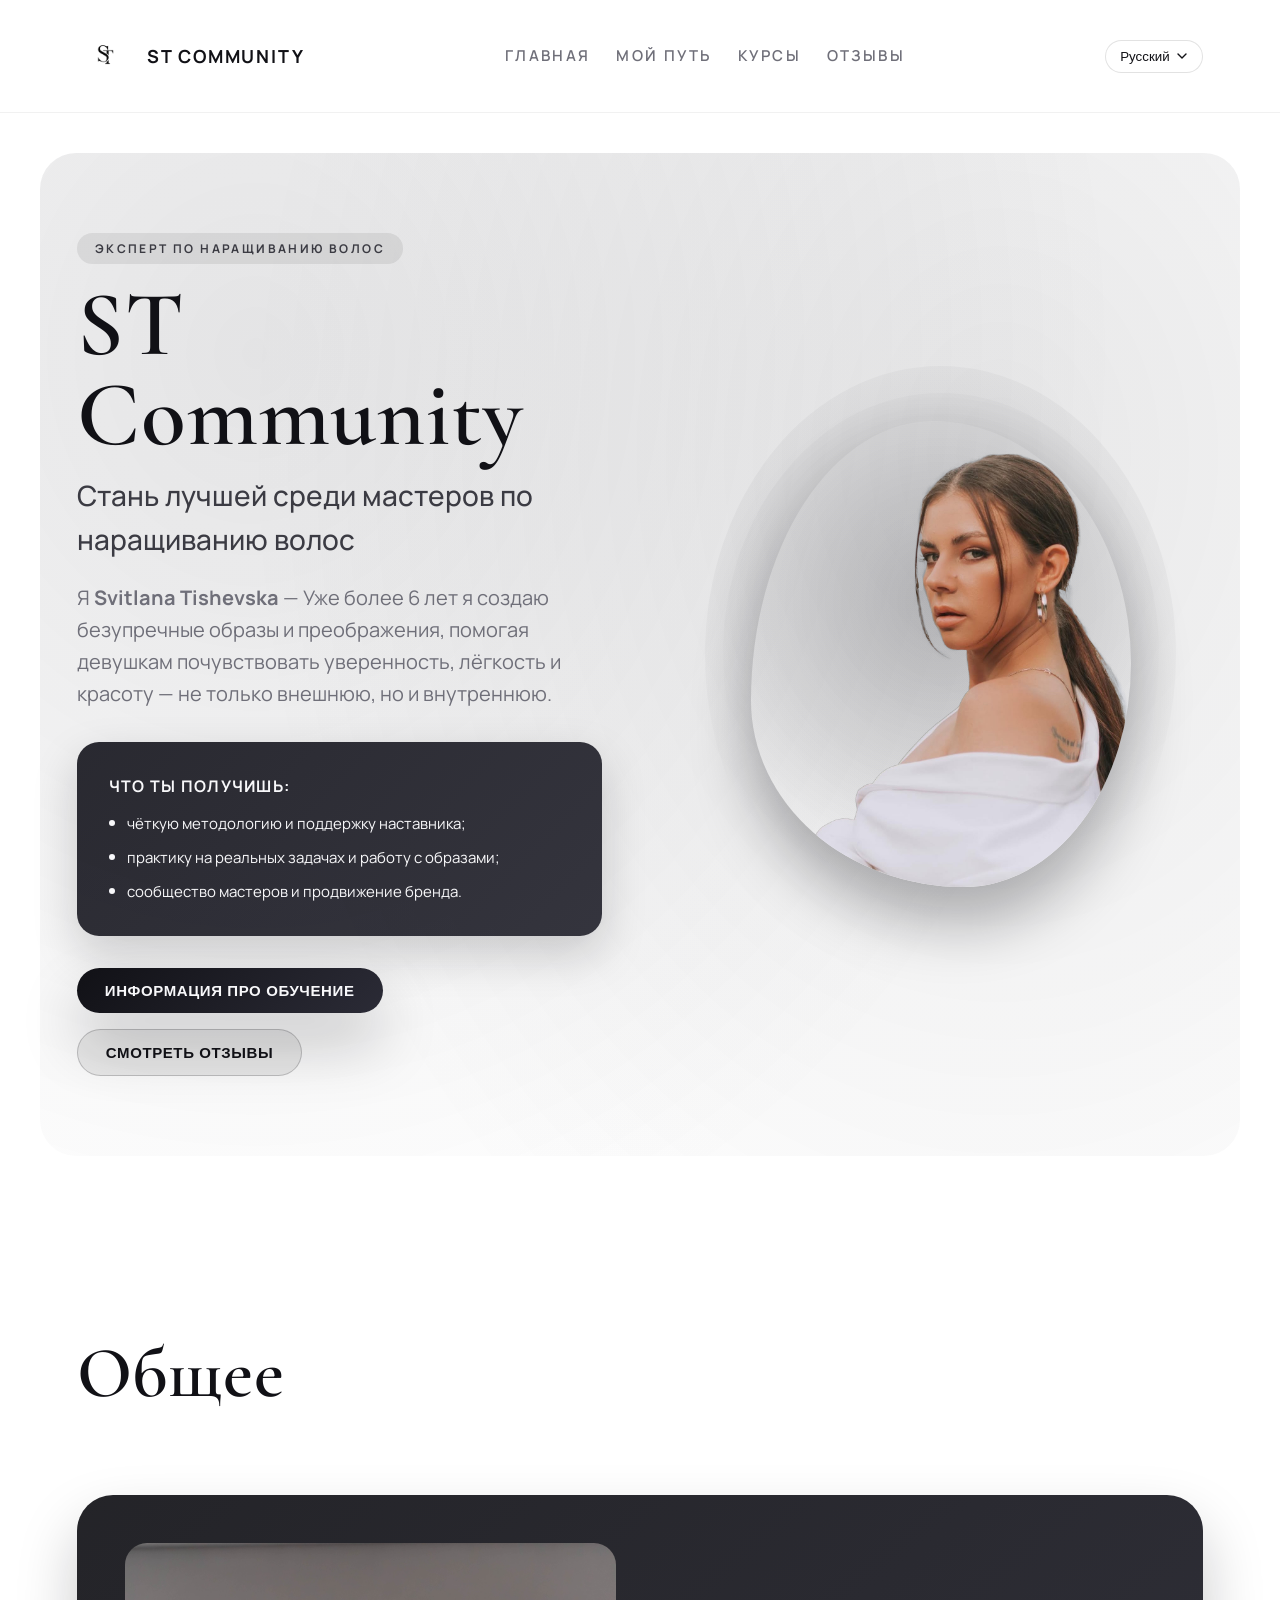
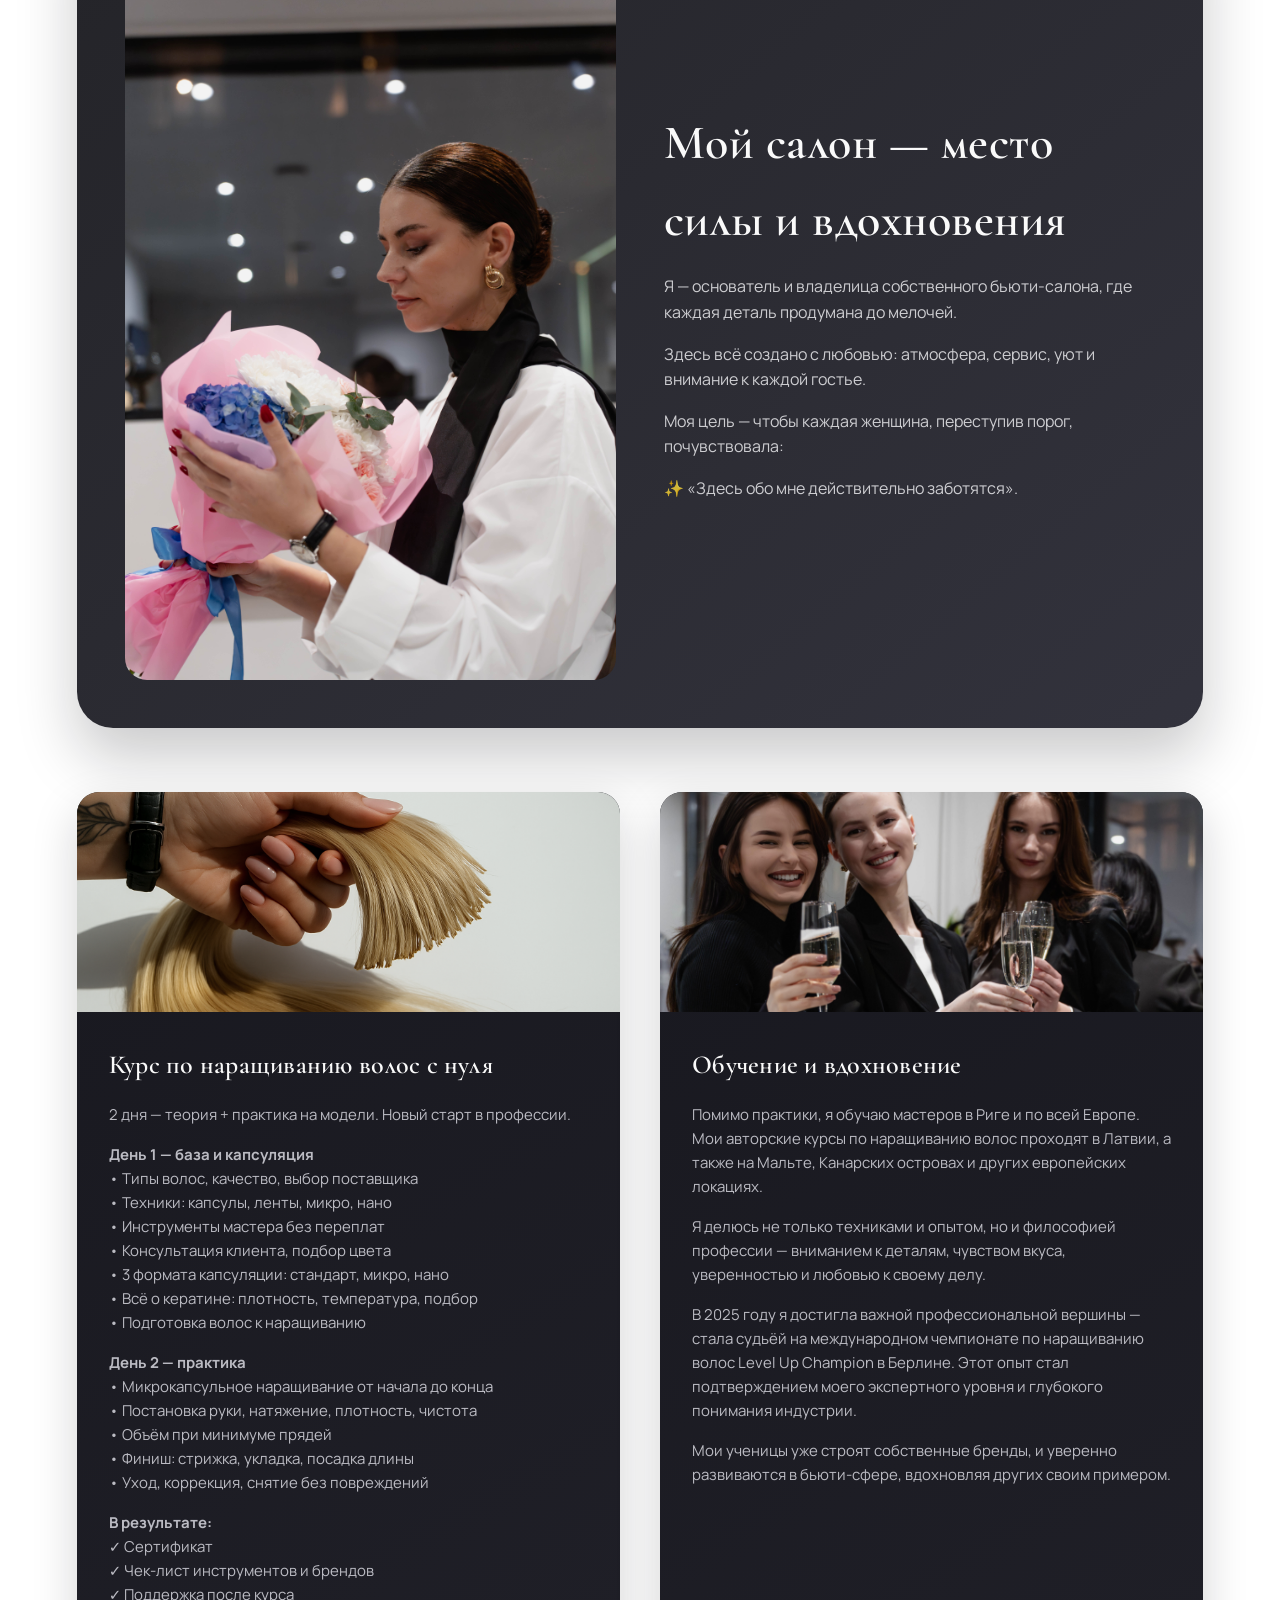
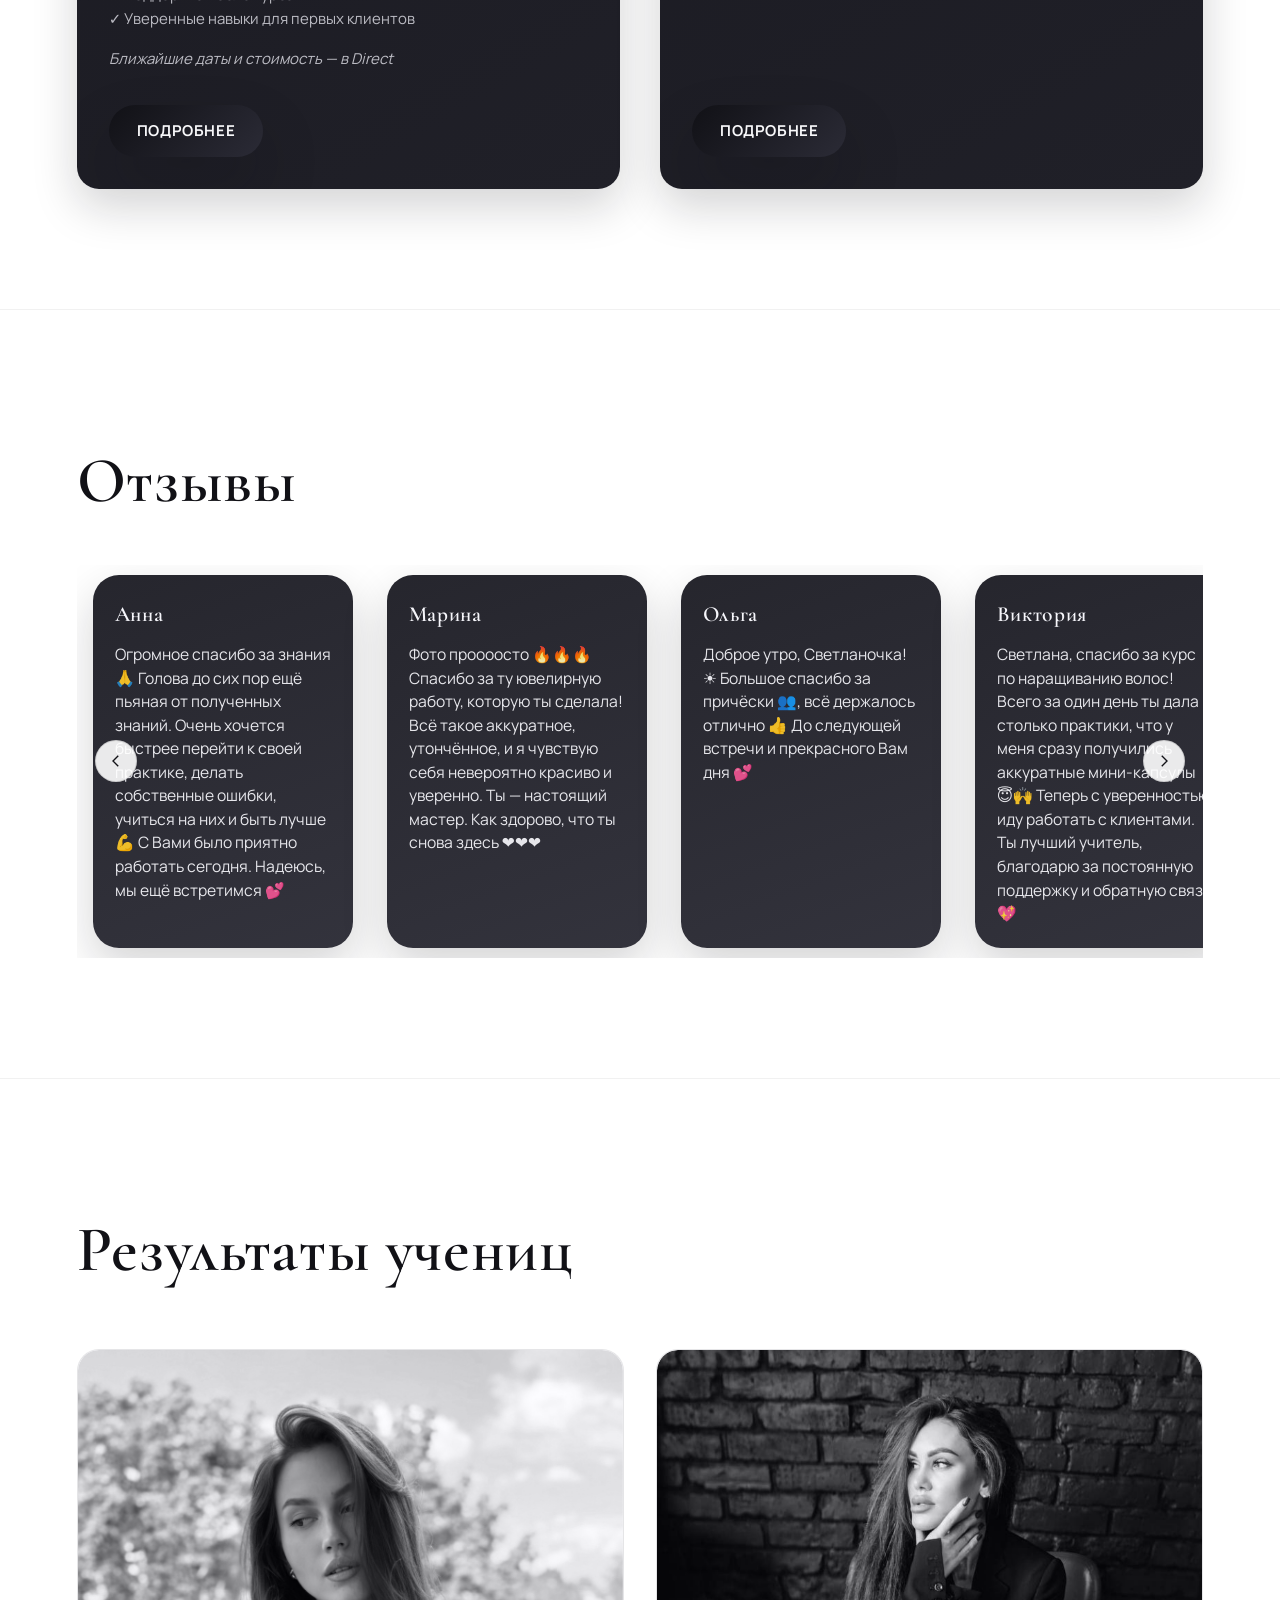
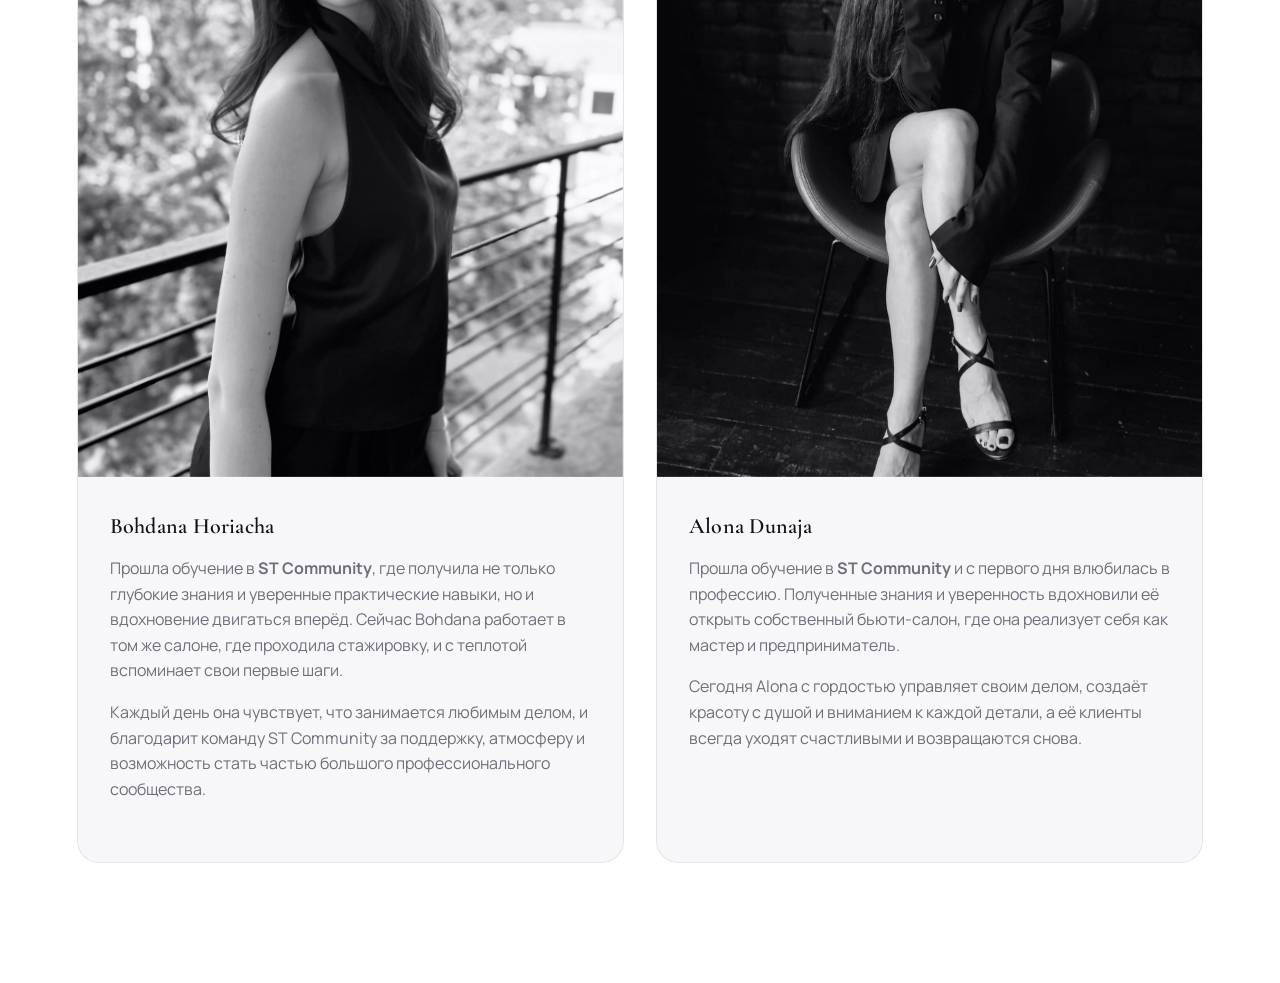
==== commit f987aa58: "Add multilingual support to landing page" ====
--- a/index.html
+++ b/index.html
@@ -3,6 +3,7 @@
 <head>
   <meta charset="UTF-8" />
   <meta name="viewport" content="width=device-width, initial-scale=1" />
+  <meta name="description" content="ST Community — салон красоты и обучение наращиванию волос." />
   <title>ST Community — салон красоты и обучение</title>
   <link rel="preconnect" href="https://fonts.googleapis.com">
   <link rel="preconnect" href="https://fonts.gstatic.com" crossorigin>
@@ -13,40 +14,48 @@
   <div class="page">
     <header class="nav">
       <a class="brand" href="#hero">
-        <img src="png/logo.PNG" alt="Логотип ST Community" />
-        <span>ST Community</span>
+        <img src="png/logo.PNG" alt="Логотип ST Community" data-i18n="brand.alt" data-i18n-attr="alt" />
+        <span data-i18n="brand.name">ST Community</span>
       </a>
       <nav class="menu">
-        <a href="#hero">Главная</a>
-        <a href="#path">Мой путь</a>
-        <a href="#courses">Курсы</a>
-        <a href="#reviews">Отзывы</a>
+        <a href="#hero" data-i18n="nav.home">Главная</a>
+        <a href="#path" data-i18n="nav.path">Мой путь</a>
+        <a href="#courses" data-i18n="nav.courses">Курсы</a>
+        <a href="#reviews" data-i18n="nav.reviews">Отзывы</a>
       </nav>
+      <div class="lang-switch">
+        <label for="langSelect" class="visually-hidden" data-i18n="lang.label">Выбор языка</label>
+        <select id="langSelect" aria-label="Language selector" data-i18n="lang.selector" data-i18n-attr="aria-label">
+          <option value="ru">Русский</option>
+          <option value="en">English</option>
+          <option value="lv">Latviešu</option>
+        </select>
+      </div>
     </header>
 
     <section id="hero" class="hero">
       <div class="hero-inner">
         <div class="hero-content">
-          <span class="hero-badge">эксперт по наращиванию волос</span>
-          <h1 class="title">ST Community</h1>
-          <p class="subtitle">Стань лучшей среди мастеров по наращиванию волос</p>
-          <p class="lead">Я <b>Svitlana Tishevska</b> — Уже более 6 лет я создаю безупречные образы и преображения, помогая девушкам почувствовать уверенность, лёгкость и красоту — не только внешнюю, но и внутреннюю.</p>
+          <span class="hero-badge" data-i18n="hero.badge">эксперт по наращиванию волос</span>
+          <h1 class="title" data-i18n="hero.title">ST Community</h1>
+          <p class="subtitle" data-i18n="hero.subtitle">Стань лучшей среди мастеров по наращиванию волос</p>
+          <p class="lead" data-i18n="hero.lead">Я <b>Svitlana Tishevska</b> — Уже более 6 лет я создаю безупречные образы и преображения, помогая девушкам почувствовать уверенность, лёгкость и красоту — не только внешнюю, но и внутреннюю.</p>
           <div class="card">
-            <b>Что ты получишь:</b>
+            <b data-i18n="hero.card.title">Что ты получишь:</b>
             <ul>
-              <li>чёткую методологию и поддержку наставника;</li>
-              <li>практику на реальных задачах и работу с образами;</li>
-              <li>сообщество мастеров и продвижение бренда.</li>
+              <li data-i18n="hero.card.item1">чёткую методологию и поддержку наставника;</li>
+              <li data-i18n="hero.card.item2">практику на реальных задачах и работу с образами;</li>
+              <li data-i18n="hero.card.item3">сообщество мастеров и продвижение бренда.</li>
             </ul>
           </div>
           <div class="cta">
-            <button class="btn btn-primary" type="button" data-scroll="#courses">Информация про обучение</button>
-            <button class="btn btn-ghost" type="button" data-scroll="#reviews">Смотреть отзывы</button>
+            <button class="btn btn-primary" type="button" data-scroll="#courses" data-i18n="hero.buttons.train">Информация про обучение</button>
+            <button class="btn btn-ghost" type="button" data-scroll="#reviews" data-i18n="hero.buttons.reviews">Смотреть отзывы</button>
           </div>
         </div>
         <div class="figure">
           <div class="halo" aria-hidden="true"></div>
-          <img class="hero-img" src="png/header.PNG" alt="Svitlana" />
+          <img class="hero-img" src="png/header.PNG" alt="Svitlana" data-i18n="hero.image.alt" data-i18n-attr="alt" />
         </div>
       </div>
     </section>
@@ -66,17 +75,17 @@
     <!-- Секция 3: Курсы и мастер‑классы -->
     <section id="courses" class="courses">
       <div class="courses-inner">
-        <h2 class="courses-title">Общее</h2>
+        <h2 class="courses-title" data-i18n="courses.title">Общее</h2>
         <!-- <h3 class="courses-sub">и про мастер‑классы</h3> -->
 
         <!-- Большая карточка курса -->
           <article class="course-feature">
             <div class="thumb">
-              <img src="png/Line/2.jpg" alt="Курс ПроМасштаб" />
+              <img src="png/Line/2.jpg" alt="Курс ПроМасштаб" data-i18n="courses.feature.image" data-i18n-attr="alt" />
             </div>
             <div class="feature-body">
-              <h3>Мой салон — место силы и вдохновения</h3>
-              <div class="desc">
+              <h3 data-i18n="courses.feature.title">Мой салон — место силы и вдохновения</h3>
+              <div class="desc" data-i18n="courses.feature.desc">
                 <p>Я — основатель и владелица собственного бьюти-салона, где каждая деталь продумана до мелочей.</p>
                 <p>Здесь всё создано с любовью: атмосфера, сервис, уют и внимание к каждой гостье.</p>
                 <p>Моя цель — чтобы каждая женщина, переступив порог, почувствовала:</p>
@@ -89,10 +98,10 @@
           <!-- Две карточки ниже -->
           <div class="course-grid">
             <article class="course-card">
-              <img src="png\png\Line\5.png" alt="Курс с нуля" />
+              <img src="png\png\Line\5.png" alt="Курс с нуля" data-i18n="courses.card1.image" data-i18n-attr="alt" />
               <div class="body">
-                <h4>Курс по наращиванию волос с нуля</h4>
-                <div class="desc">
+                <h4 data-i18n="courses.card1.title">Курс по наращиванию волос с нуля</h4>
+                <div class="desc" data-i18n="courses.card1.desc">
                   <p>2 дня — теория + практика на модели. Новый старт в профессии.</p>
 
                  <p><strong>День 1 — база и капсуляция</strong><br>
@@ -120,21 +129,21 @@
                  <p><em>Ближайшие даты и стоимость — в Direct</em></p>
  
                 </div>
-                <a href="https://www.instagram.com/hairext_svitlana/" target="_blank" class="btn btn-primary">Подробнее</a>
+                <a href="https://www.instagram.com/hairext_svitlana/" target="_blank" class="btn btn-primary" data-i18n="courses.card1.cta">Подробнее</a>
               </div>
             </article>
 
             <article class="course-card">
-              <img src="png/Line/3.jpg" alt="Повышение квалификации" />
+              <img src="png/Line/3.jpg" alt="Повышение квалификации" data-i18n="courses.card2.image" data-i18n-attr="alt" />
               <div class="body">
-                <h4>Обучение и вдохновение</h4>
-                <div class="desc">
+                <h4 data-i18n="courses.card2.title">Обучение и вдохновение</h4>
+                <div class="desc" data-i18n="courses.card2.desc">
                   <p>Помимо практики, я обучаю мастеров в Риге и по всей Европе. Мои авторские курсы по наращиванию волос проходят в Латвии, а также на Мальте, Канарских островах и других европейских локациях.</p>
                   <p>Я делюсь не только техниками и опытом, но и философией профессии — вниманием к деталям, чувством вкуса, уверенностью и любовью к своему делу.</p>
                   <p>В 2025 году я достигла важной профессиональной вершины — стала судьёй на международном чемпионате по наращиванию волос Level Up Champion в Берлине. Этот опыт стал подтверждением моего экспертного уровня и глубокого понимания индустрии.</p>
                   <p>Мои ученицы уже строят собственные бренды, и уверенно развиваются в бьюти-сфере, вдохновляя других своим примером.</p>
                 </div>
-                <a href="https://www.instagram.com/hairext_svitlana/" target="_blank" class="btn btn-primary">Подробнее</a>
+                <a href="https://www.instagram.com/hairext_svitlana/" target="_blank" class="btn btn-primary" data-i18n="courses.card2.cta">Подробнее</a>
               </div>
             </article>
         </div>
@@ -145,7 +154,7 @@
     <!-- Секция 4: Отзывы -->
     <section id="reviews" class="reviews">
       <div class="reviews-inner">
-        <h2 class="reviews-title">Отзывы</h2>
+        <h2 class="reviews-title" data-i18n="reviews.title">Отзывы</h2>
         <div class="reviews-viewport">
             <div class="reviews-track" id="reviewsTrack">
               <div class="rev-card">
@@ -206,10 +215,10 @@
               </div>
             </div>
             <div class="rev-nav">
-              <button class="rev-btn rev-prev" aria-label="Назад" id="revPrev">
+            <button class="rev-btn rev-prev" aria-label="Назад" id="revPrev" data-i18n="reviews.nav.prev" data-i18n-attr="aria-label">
               <svg viewBox="0 0 24 24"><path d="M15 19l-7-7 7-7"/></svg>
             </button>
-            <button class="rev-btn rev-next" aria-label="Вперёд" id="revNext">
+            <button class="rev-btn rev-next" aria-label="Вперёд" id="revNext" data-i18n="reviews.nav.next" data-i18n-attr="aria-label">
               <svg viewBox="0 0 24 24"><path d="M9 5l7 7-7 7"/></svg>
             </button>
           </div>
@@ -220,28 +229,29 @@
  <!-- Секция 5: Результаты учениц -->
     <section id="results" class="results">
       <div class="results-inner">
-        <h2 class="results-title">Результаты учениц</h2>
+        <h2 class="results-title" data-i18n="results.title">Результаты учениц</h2>
         <div class="results-grid">
             <article class="result-card">
-              <img src="png\png\IMG_9335.jpg" alt="Bohdana"/>
+              <img src="png\png\IMG_9335.jpg" alt="Bohdana" data-i18n="results.card1.image" data-i18n-attr="alt"/>
             <div class="result-body">
               <h4 class="result-name">Bohdana Horiacha</h4>
-              <p class="result-text"><p class="result-text">
-Прошла обучение в <strong>ST Community</strong>, где получила не только глубокие знания и уверенные практические навыки, но и вдохновение двигаться вперёд. Сейчас Bohdana работает в том же салоне, где проходила стажировку, и с теплотой вспоминает свои первые шаги.  
-Каждый день она чувствует, что занимается любимым делом, и благодарит команду ST Community за поддержку, атмосферу и возможность стать частью большого профессионального сообщества.
-</p></p>
+              <div class="result-text" data-i18n="results.card1.text">
+                <p>Прошла обучение в <strong>ST Community</strong>, где получила не только глубокие знания и уверенные практические навыки, но и вдохновение двигаться вперёд. Сейчас Bohdana работает в том же салоне, где проходила стажировку, и с теплотой вспоминает свои первые шаги.</p>
+                <p>Каждый день она чувствует, что занимается любимым делом, и благодарит команду ST Community за поддержку, атмосферу и возможность стать частью большого профессионального сообщества.</p>
+              </div>
               <div class="result-tags">
               </div>
             </div>
           </article>
 
             <article class="result-card">
-              <img src="png\png\2.jpg" alt="Alona" />
+              <img src="png\png\2.jpg" alt="Alona" data-i18n="results.card2.image" data-i18n-attr="alt" />
             <div class="result-body">
               <h4 class="result-name">Alona Dunaja</h4>
-              <p class="result-text"><p class="result-text">
-Прошла обучение в <strong>ST Community</strong> и с первого дня влюбилась в профессию. Полученные знания и уверенность вдохновили её открыть собственный бьюти-салон, где она реализует себя как мастер и предприниматель.</p>  
-Сегодня Alona с гордостью управляет своим делом, создаёт красоту с душой и вниманием к каждой детали, а её клиенты всегда уходят счастливыми и возвращаются снова.</p>
+              <div class="result-text" data-i18n="results.card2.text">
+                <p>Прошла обучение в <strong>ST Community</strong> и с первого дня влюбилась в профессию. Полученные знания и уверенность вдохновили её открыть собственный бьюти-салон, где она реализует себя как мастер и предприниматель.</p>
+                <p>Сегодня Alona с гордостью управляет своим делом, создаёт красоту с душой и вниманием к каждой детали, а её клиенты всегда уходят счастливыми и возвращаются снова.</p>
+              </div>
               <div class="result-tags">
               </div>
             </div>
@@ -264,21 +274,228 @@
 
     <script>
       (function(){
+        const translations = {
+          ru: {
+            'meta.title': 'ST Community — салон красоты и обучение',
+            'meta.description': 'ST Community — салон красоты и обучение наращиванию волос.',
+            'brand.alt': 'Логотип ST Community',
+            'brand.name': 'ST Community',
+            'nav.home': 'Главная',
+            'nav.path': 'Мой путь',
+            'nav.courses': 'Курсы',
+            'nav.reviews': 'Отзывы',
+            'lang.label': 'Выбор языка',
+            'lang.selector': 'Выбор языка',
+            'hero.badge': 'эксперт по наращиванию волос',
+            'hero.title': 'ST Community',
+            'hero.subtitle': 'Стань лучшей среди мастеров по наращиванию волос',
+            'hero.lead': 'Я <b>Svitlana Tishevska</b> — Уже более 6 лет я создаю безупречные образы и преображения, помогая девушкам почувствовать уверенность, лёгкость и красоту — не только внешнюю, но и внутреннюю.',
+            'hero.card.title': 'Что ты получишь:',
+            'hero.card.item1': 'чёткую методологию и поддержку наставника;',
+            'hero.card.item2': 'практику на реальных задачах и работу с образами;',
+            'hero.card.item3': 'сообщество мастеров и продвижение бренда.',
+            'hero.buttons.train': 'Информация про обучение',
+            'hero.buttons.reviews': 'Смотреть отзывы',
+            'hero.image.alt': 'Svitlana — мастер по наращиванию волос',
+            'courses.title': 'Общее',
+            'courses.feature.image': 'Интерьер салона ST Community',
+            'courses.feature.title': 'Мой салон — место силы и вдохновения',
+            'courses.feature.desc': '<p>Я — основатель и владелица собственного бьюти-салона, где каждая деталь продумана до мелочей.</p><p>Здесь всё создано с любовью: атмосфера, сервис, уют и внимание к каждой гостье.</p><p>Моя цель — чтобы каждая женщина, переступив порог, почувствовала:</p><p>✨ «Здесь обо мне действительно заботятся».</p>',
+            'courses.card1.image': 'Курс по наращиванию волос с нуля',
+            'courses.card1.title': 'Курс по наращиванию волос с нуля',
+            'courses.card1.desc': '<p>2 дня — теория + практика на модели. Новый старт в профессии.</p><p><strong>День 1 — база и капсуляция</strong><br>• Типы волос, качество, выбор поставщика<br>• Техники: капсулы, ленты, микро, нано<br>• Инструменты мастера без переплат<br>• Консультация клиента, подбор цвета<br>• 3 формата капсуляции: стандарт, микро, нано<br>• Всё о кератине: плотность, температура, подбор<br>• Подготовка волос к наращиванию</p><p><strong>День 2 — практика</strong><br>• Микрокапсульное наращивание от начала до конца<br>• Постановка руки, натяжение, плотность, чистота<br>• Объём при минимуме прядей<br>• Финиш: стрижка, укладка, посадка длины<br>• Уход, коррекция, снятие без повреждений</p><p><strong>В результате:</strong><br>✓ Сертификат<br>✓ Чек-лист инструментов и брендов<br>✓ Поддержка после курса<br>✓ Уверенные навыки для первых клиентов</p><p><em>Ближайшие даты и стоимость — в Direct</em></p>',
+            'courses.card1.cta': 'Подробнее',
+            'courses.card2.image': 'Повышение квалификации для мастеров',
+            'courses.card2.title': 'Обучение и вдохновение',
+            'courses.card2.desc': '<p>Помимо практики, я обучаю мастеров в Риге и по всей Европе. Мои авторские курсы по наращиванию волос проходят в Латвии, а также на Мальте, Канарских островах и других европейских локациях.</p><p>Я делюсь не только техниками и опытом, но и философией профессии — вниманием к деталям, чувством вкуса, уверенностью и любовью к своему делу.</p><p>В 2025 году я достигла важной профессиональной вершины — стала судьёй на международном чемпионате по наращиванию волос Level Up Champion в Берлине. Этот опыт стал подтверждением моего экспертного уровня и глубокого понимания индустрии.</p><p>Мои ученицы уже строят собственные бренды, и уверенно развиваются в бьюти-сфере, вдохновляя других своим примером.</p>',
+            'courses.card2.cta': 'Подробнее',
+            'reviews.title': 'Отзывы',
+            'reviews.nav.prev': 'Назад',
+            'reviews.nav.next': 'Вперёд',
+            'results.title': 'Результаты учениц',
+            'results.card1.image': 'Bohdana — выпускница ST Community',
+            'results.card1.text': '<p>Прошла обучение в <strong>ST Community</strong>, где получила не только глубокие знания и уверенные практические навыки, но и вдохновение двигаться вперёд. Сейчас Bohdana работает в том же салоне, где проходила стажировку, и с теплотой вспоминает свои первые шаги.</p><p>Каждый день она чувствует, что занимается любимым делом, и благодарит команду ST Community за поддержку, атмосферу и возможность стать частью большого профессионального сообщества.</p>',
+            'results.card2.image': 'Alona — владелица салона после обучения',
+            'results.card2.text': '<p>Прошла обучение в <strong>ST Community</strong> и с первого дня влюбилась в профессию. Полученные знания и уверенность вдохновили её открыть собственный бьюти-салон, где она реализует себя как мастер и предприниматель.</p><p>Сегодня Alona с гордостью управляет своим делом, создаёт красоту с душой и вниманием к каждой детали, а её клиенты всегда уходят счастливыми и возвращаются снова.</p>'
+          },
+          en: {
+            'meta.title': 'ST Community — beauty salon and education',
+            'meta.description': 'ST Community — beauty salon and professional hair extension training.',
+            'brand.alt': 'ST Community logo',
+            'brand.name': 'ST Community',
+            'nav.home': 'Home',
+            'nav.path': 'My Journey',
+            'nav.courses': 'Courses',
+            'nav.reviews': 'Reviews',
+            'lang.label': 'Language switcher',
+            'lang.selector': 'Select website language',
+            'hero.badge': 'hair extension expert',
+            'hero.title': 'ST Community',
+            'hero.subtitle': 'Become the best among hair extension artists',
+            'hero.lead': 'I, <b>Svitlana Tishevska</b>, have spent 6+ years crafting flawless looks and transformations that help women feel confident, light, and beautiful—inside and out.',
+            'hero.card.title': 'What you gain:',
+            'hero.card.item1': 'a clear methodology and mentor support;',
+            'hero.card.item2': 'hands-on practice with real cases and image work;',
+            'hero.card.item3': 'a community of artists and personal brand growth.',
+            'hero.buttons.train': 'Training details',
+            'hero.buttons.reviews': 'Read reviews',
+            'hero.image.alt': 'Svitlana — hair extension master',
+            'courses.title': 'Overview',
+            'courses.feature.image': 'Interior of the ST Community salon',
+            'courses.feature.title': 'My salon is a place of power and inspiration',
+            'courses.feature.desc': '<p>I founded and manage my own beauty salon where every detail is thoughtfully designed.</p><p>Everything here is created with love: the atmosphere, service, comfort, and care for every guest.</p><p>My goal is for every woman who walks in to feel:</p><p>✨ “They truly care about me here.”</p>',
+            'courses.card1.image': 'Hair extension course for beginners',
+            'courses.card1.title': 'Hair Extension Course from Scratch',
+            'courses.card1.desc': '<p>2 days — theory plus practice on a model. Your new start in the profession.</p><p><strong>Day 1 — fundamentals & capsules</strong><br>• Hair types, quality, choosing suppliers<br>• Techniques: keratin bonds, tapes, micro, nano<br>• Essential tools without overpaying<br>• Client consultation and colour matching<br>• Three capsule formats: classic, micro, nano<br>• Keratin basics: density, temperature, selection<br>• Preparing natural hair for extensions</p><p><strong>Day 2 — practice</strong><br>• Micro-bond extensions from start to finish<br>• Hand positioning, tension, density, precision<br>• Creating volume with minimal strands<br>• Finish: blending haircut, styling, fitting the length<br>• Aftercare, maintenance, safe removal</p><p><strong>You will walk away with:</strong><br>✓ Certificate<br>✓ Checklist of tools and trusted brands<br>✓ Ongoing support after the course<br>✓ Confident skills for your first clients</p><p><em>Message me on Instagram for dates and pricing</em></p>',
+            'courses.card1.cta': 'Learn more',
+            'courses.card2.image': 'Advanced training for professionals',
+            'courses.card2.title': 'Education and inspiration',
+            'courses.card2.desc': '<p>Alongside client work I teach professionals in Riga and across Europe. My signature hair extension courses take place in Latvia, as well as Malta, the Canary Islands, and other European locations.</p><p>I share not only techniques and experience, but also the philosophy of the craft — attention to detail, taste, confidence, and love for what you do.</p><p>In 2025 I reached a major milestone by joining the Level Up Champion hair extension contest in Berlin as a judge. The experience confirmed my expertise and deep understanding of the industry.</p><p>My students are already building their own brands and growing steadily in the beauty field, inspiring others with their example.</p>',
+            'courses.card2.cta': 'Learn more',
+            'reviews.title': 'Reviews',
+            'reviews.nav.prev': 'Back',
+            'reviews.nav.next': 'Next',
+            'results.title': 'Student results',
+            'results.card1.image': 'Bohdana — ST Community graduate',
+            'results.card1.text': '<p>Bohdana completed her training at <strong>ST Community</strong>, gaining deep knowledge, confident hands-on skills, and motivation to move forward. She now works in the same salon where she trained and fondly remembers her first steps.</p><p>Every day she feels she is doing what she loves and thanks the ST Community team for their support, atmosphere, and the chance to be part of a strong professional family.</p>',
+            'results.card2.image': 'Alona — salon owner after training',
+            'results.card2.text': '<p>Alona studied at <strong>ST Community</strong> and fell in love with the profession from day one. The knowledge and confidence she gained inspired her to open her own beauty salon where she thrives as a stylist and entrepreneur.</p><p>Today she proudly runs her business, creates beauty with soul and attention to detail, and her clients leave happy and always return.</p>'
+          },
+          lv: {
+            'meta.title': 'ST Community — skaistumkopšanas salons un apmācība',
+            'meta.description': 'ST Community — skaistumkopšanas salons un profesionāla matu pieaudzēšanas apmācība.',
+            'brand.alt': 'ST Community logotips',
+            'brand.name': 'ST Community',
+            'nav.home': 'Sākums',
+            'nav.path': 'Mans ceļš',
+            'nav.courses': 'Kursi',
+            'nav.reviews': 'Atsauksmes',
+            'lang.label': 'Valodas izvēle',
+            'lang.selector': 'Izvēlēties lapas valodu',
+            'hero.badge': 'matu pieaudzēšanas eksperte',
+            'hero.title': 'ST Community',
+            'hero.subtitle': 'Kļūsti par labāko matu pieaudzēšanas meistaru',
+            'hero.lead': 'Es, <b>Svitlana Tishevska</b>, jau vairāk nekā 6 gadus veidoju nevainojamus tēlus un pārvērtības, palīdzot sievietēm sajust pārliecību, vieglumu un skaistumu — gan ārēji, gan iekšēji.',
+            'hero.card.title': 'Ko tu iegūsi:',
+            'hero.card.item1': 'skaidru metodiku un mentora atbalstu;',
+            'hero.card.item2': 'praksi ar reāliem uzdevumiem un tēlu veidošanu;',
+            'hero.card.item3': 'meistaru kopienu un zīmola attīstību.',
+            'hero.buttons.train': 'Apmācību informācija',
+            'hero.buttons.reviews': 'Skatīt atsauksmes',
+            'hero.image.alt': 'Svitlana — matu pieaudzēšanas meistare',
+            'courses.title': 'Pārskats',
+            'courses.feature.image': 'ST Community salona interjers',
+            'courses.feature.title': 'Mans salons — spēka un iedvesmas vieta',
+            'courses.feature.desc': '<p>Esmu sava skaistumkopšanas salona dibinātāja un īpašniece, kur katra detaļa ir pārdomāta līdz sīkumiem.</p><p>Šeit viss radīts ar mīlestību: atmosfēra, serviss, mājīgums un rūpes par katru viešņu.</p><p>Mans mērķis — lai katra sieviete, pārkāpjot slieksni, sajustu:</p><p>✨ “Par mani šeit patiesi rūpējas.”</p>',
+            'courses.card1.image': 'Matu pieaudzēšanas kurss iesācējiem',
+            'courses.card1.title': 'Matu pieaudzēšana no nulles',
+            'courses.card1.desc': '<p>2 dienas — teorija un prakse uz modeļa. Jauns starts profesijā.</p><p><strong>1. diena — pamati un kapsulas</strong><br>• Matu tipi, kvalitāte, piegādātāju izvēle<br>• Tehnikas: kapsulas, lentes, mikro, nano<br>• Meistara instrumenti bez liekām izmaksām<br>• Konsultācija klientam un krāsas piemeklēšana<br>• Trīs kapsulēšanas formāti: klasiskais, mikro, nano<br>• Viss par keratīnu: blīvums, temperatūra, izvēle<br>• Matu sagatavošana pieaudzēšanai</p><p><strong>2. diena — prakse</strong><br>• Mikro kapsulu pieaudzēšana no sākuma līdz beigām<br>• Roku pozīcija, spriegojums, blīvums, tīrība<br>• Tilpums ar minimālu šķipsnu daudzumu<br>• Noslēgums: griešana, ieveidošana, garuma pielāgošana<br>• Kopšana, korekcija un noņemšana bez bojājumiem</p><p><strong>Rezultātā saņemsi:</strong><br>✓ Sertifikātu<br>✓ Instrumentu un zīmolu kontrolsarakstu<br>✓ Atbalstu pēc kursa<br>✓ Pārliecinošas prasmes pirmajiem klientiem</p><p><em>Tuvākie datumi un cena — raksti Instagram Direct</em></p>',
+            'courses.card1.cta': 'Uzzināt vairāk',
+            'courses.card2.image': 'Profesionāļu kvalifikācijas paaugstināšana',
+            'courses.card2.title': 'Izglītība un iedvesma',
+            'courses.card2.desc': '<p>Paralēli darbam ar klientiem mācu meistarus Rīgā un visā Eiropā. Mani autorkursi par matu pieaudzēšanu notiek Latvijā, kā arī Maltā, Kanāriju salās un citās Eiropas vietās.</p><p>Dalos ne tikai ar tehnikām un pieredzi, bet arī ar profesijas filozofiju — uzmanību detaļām, gaumi, pārliecību un mīlestību pret savu darbu.</p><p>2025. gadā sasniedzu nozīmīgu virsotni — kļuvu par tiesnesi starptautiskajā matu pieaudzēšanas čempionātā Level Up Champion Berlīnē. Šī pieredze apstiprināja manu ekspertīzi un dziļu nozares izpratni.</p><p>Manas audzēknes jau veido savus zīmolus un pārliecinoši aug skaistumkopšanas jomā, iedvesmojot citus ar savu piemēru.</p>',
+            'courses.card2.cta': 'Uzzināt vairāk',
+            'reviews.title': 'Atsauksmes',
+            'reviews.nav.prev': 'Atpakaļ',
+            'reviews.nav.next': 'Uz priekšu',
+            'results.title': 'Audzēkņu rezultāti',
+            'results.card1.image': 'Bohdana — ST Community absolvente',
+            'results.card1.text': '<p>Bohdana pabeidza apmācību <strong>ST Community</strong>, iegūstot padziļinātas zināšanas, drošas praktiskās iemaņas un iedvesmu doties tālāk. Tagad viņa strādā tajā pašā salonā, kur izgāja praksi, un ar siltumu atceras savus pirmos soļus.</p><p>Katru dienu viņa jūt, ka dara savu sapņu darbu, un pateicas ST Community komandai par atbalstu, atmosfēru un iespēju būt daļai no profesionālas kopienas.</p>',
+            'results.card2.image': 'Alona — salona īpašniece pēc apmācības',
+            'results.card2.text': '<p>Alona mācījās <strong>ST Community</strong> un jau pirmajā dienā iemīlēja profesiju. Iegūtās zināšanas un pārliecība iedvesmoja viņu atvērt savu skaistumkopšanas salonu, kur viņa sevi realizē kā meistare un uzņēmēja.</p><p>Šodien viņa ar lepnumu vada savu biznesu, rada skaistumu ar dvēseli un uzmanību detaļām, un klientes vienmēr ir laimīgas un atgriežas.</p>'
+          }
+        };
+
+        const html = document.documentElement;
+        const langSelect = document.getElementById('langSelect');
+        const metaDescription = document.querySelector('meta[name="description"]');
+        const storageKey = 'stc-lang';
+
+        function resolve(dict, key){
+          if (!key) return undefined;
+          if (dict && Object.prototype.hasOwnProperty.call(dict, key)) {
+            return dict[key];
+          }
+          const fallback = translations.ru;
+          if (fallback && Object.prototype.hasOwnProperty.call(fallback, key)) {
+            return fallback[key];
+          }
+          return undefined;
+        }
+
+        function applyTranslations(lang){
+          const dict = translations[lang] || translations.ru;
+          html.setAttribute('lang', lang);
+          const titleValue = resolve(dict, 'meta.title');
+          if (titleValue) {
+            document.title = titleValue;
+          }
+          const descriptionValue = resolve(dict, 'meta.description');
+          if (metaDescription && descriptionValue) {
+            metaDescription.setAttribute('content', descriptionValue);
+          }
+
+          document.querySelectorAll('[data-i18n]').forEach(el => {
+            const key = el.dataset.i18n;
+            if (!key) return;
+            const attrSpec = el.dataset.i18nAttr ? el.dataset.i18nAttr.split(',') : [];
+            if (attrSpec.length) {
+              attrSpec.forEach(spec => {
+                if (!spec) return;
+                const [attrName, attrKey] = spec.split(':').map(part => part.trim());
+                if (!attrName) return;
+                const attrValue = resolve(dict, attrKey || key);
+                if (attrValue !== undefined) {
+                  el.setAttribute(attrName, attrValue);
+                }
+              });
+            }
+            const shouldSetText = !attrSpec.length || el.dataset.i18nText === 'true';
+            if (shouldSetText) {
+              const value = resolve(dict, key);
+              if (value !== undefined) {
+                el.innerHTML = value;
+              }
+            }
+          });
+
+          if (langSelect) {
+            langSelect.value = lang;
+          }
+        }
+
+        const storedLang = langSelect ? localStorage.getItem(storageKey) : null;
+        const initialLang = storedLang && translations[storedLang] ? storedLang : 'ru';
+        applyTranslations(initialLang);
+
+        langSelect?.addEventListener('change', event => {
+          const selected = event.target.value;
+          applyTranslations(selected);
+          try {
+            localStorage.setItem(storageKey, selected);
+          } catch (err) {
+            console.warn('Unable to save language preference', err);
+          }
+        });
+
         const track = document.getElementById('reviewsTrack');
         const prev = document.getElementById('revPrev');
         const next = document.getElementById('revNext');
+
         function scrollByStep(dir){
+          if (!track) return;
           const step = Math.min(track.clientWidth * 0.7, 500);
           track.scrollBy({left: dir * step, behavior: 'smooth'});
         }
-        prev?.addEventListener('click', ()=>scrollByStep(-1));
-        next?.addEventListener('click', ()=>scrollByStep(1));
+
+        prev?.addEventListener('click', () => scrollByStep(-1));
+        next?.addEventListener('click', () => scrollByStep(1));
 
         document.querySelectorAll('[data-scroll]')
           .forEach(btn => btn.addEventListener('click', () => {
             const target = btn.getAttribute('data-scroll');
             const node = target ? document.querySelector(target) : null;
-            if(node){
+            if (node) {
               node.scrollIntoView({behavior: 'smooth', block: 'start'});
             }
           }));
--- a/styles.css
+++ b/styles.css
@@ -86,6 +86,8 @@
   display: flex;
   align-items: center;
   justify-content: space-between;
+  flex-wrap: wrap;
+  gap: clamp(12px, 2vw, 24px);
   padding: clamp(18px, 3vw, 28px) clamp(20px, 6vw, 120px);
   background: rgba(255, 255, 255, 0.85);
   backdrop-filter: blur(16px);
@@ -121,6 +123,43 @@
   gap: clamp(16px, 2vw, 32px);
   font-size: 15px;
   font-weight: 600;
+}
+
+.lang-switch {
+  display: inline-flex;
+  align-items: center;
+  gap: 10px;
+  font-size: 14px;
+  font-weight: 600;
+}
+
+.lang-switch select {
+  appearance: none;
+  padding: 8px 32px 8px 14px;
+  border-radius: 999px;
+  border: 1px solid rgba(17, 17, 22, 0.12);
+  background: rgba(255, 255, 255, 0.9) url('data:image/svg+xml,%3Csvg xmlns="http://www.w3.org/2000/svg" width="16" height="16" fill="none" viewBox="0 0 16 16"%3E%3Cpath stroke="%23111116" stroke-linecap="round" stroke-linejoin="round" stroke-width="1.4" d="m4 6 4 4 4-4"/%3E%3C/svg%3E') no-repeat right 12px center;
+  color: var(--ink);
+  cursor: pointer;
+  transition: box-shadow var(--transition), border-color var(--transition);
+}
+
+.lang-switch select:focus {
+  outline: none;
+  border-color: rgba(17, 17, 22, 0.3);
+  box-shadow: 0 0 0 3px rgba(17, 17, 22, 0.12);
+}
+
+.visually-hidden {
+  position: absolute !important;
+  width: 1px;
+  height: 1px;
+  padding: 0;
+  margin: -1px;
+  overflow: hidden;
+  clip: rect(0, 0, 0, 0);
+  white-space: nowrap;
+  border: 0;
 }
 
 .menu a {
@@ -695,6 +734,7 @@
 
   .nav {
     padding-inline: clamp(16px, 6vw, 40px);
+    justify-content: center;
   }
 
   .hero {
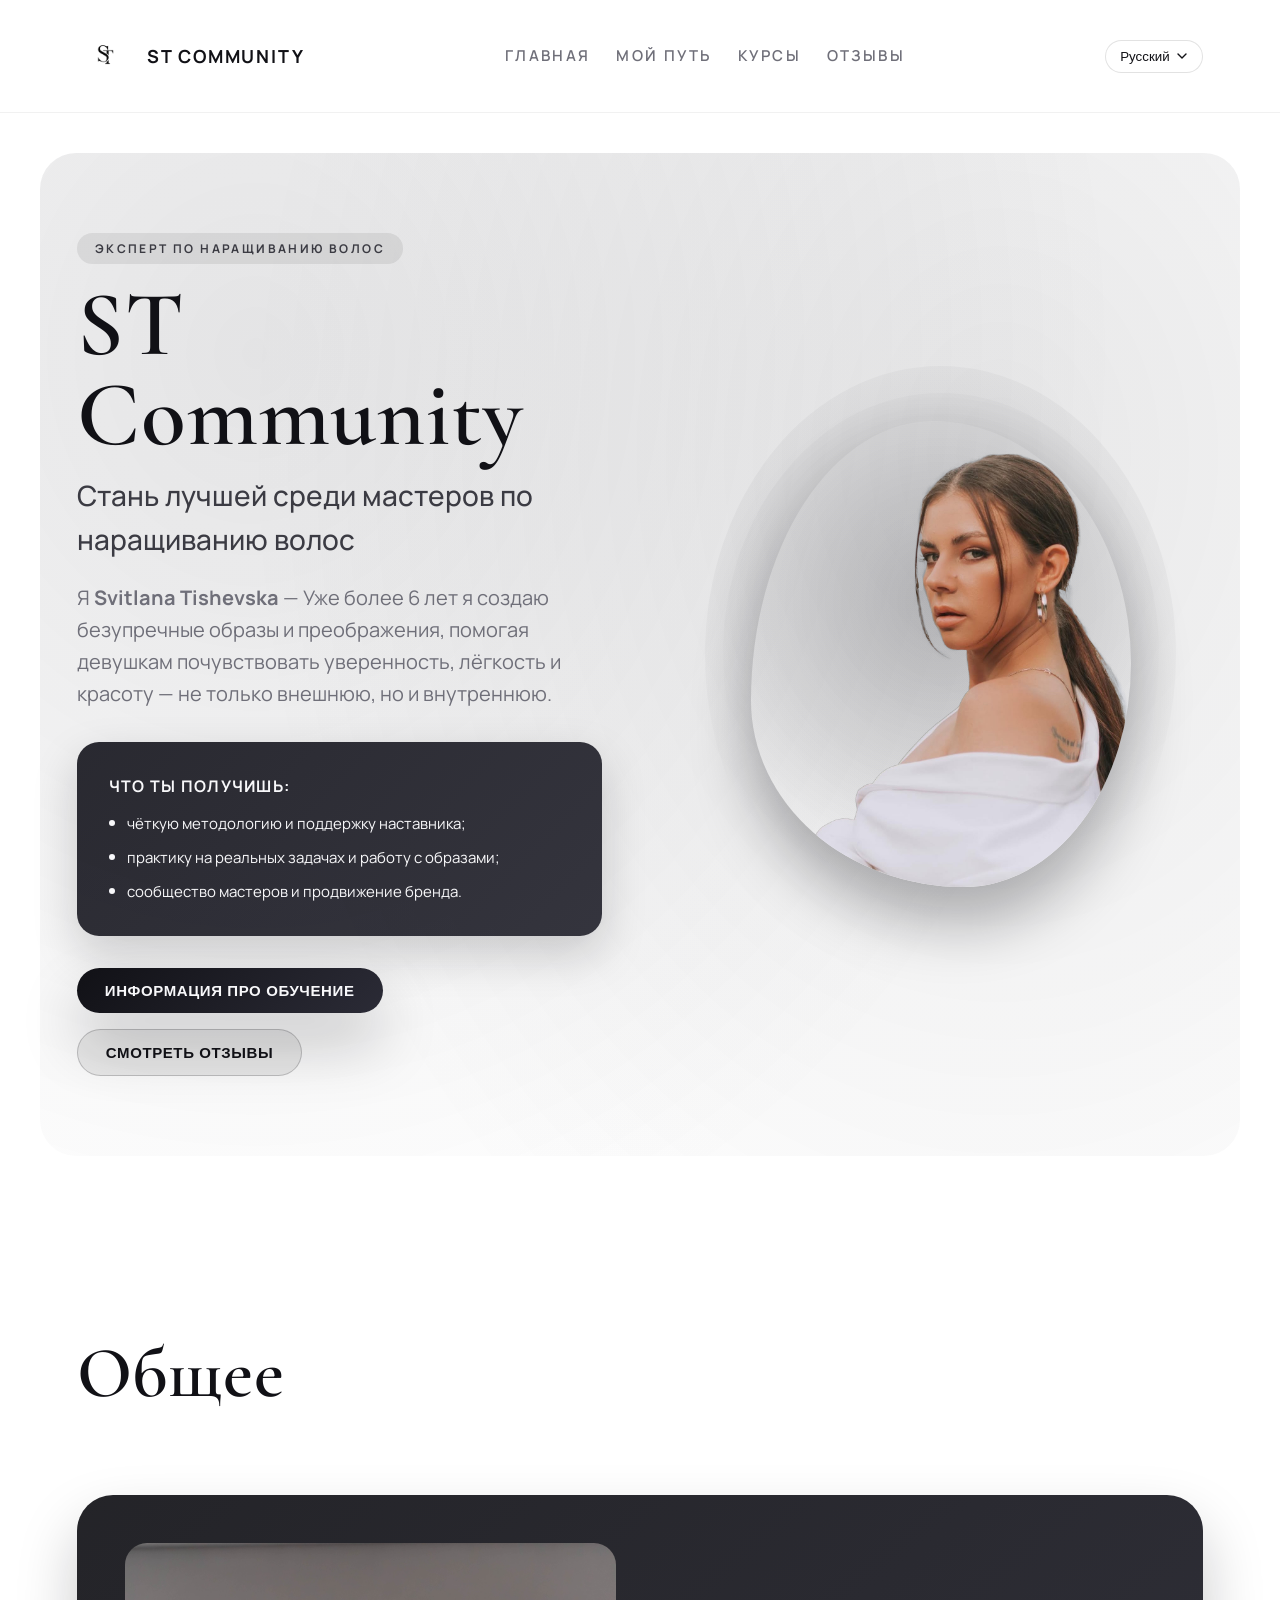
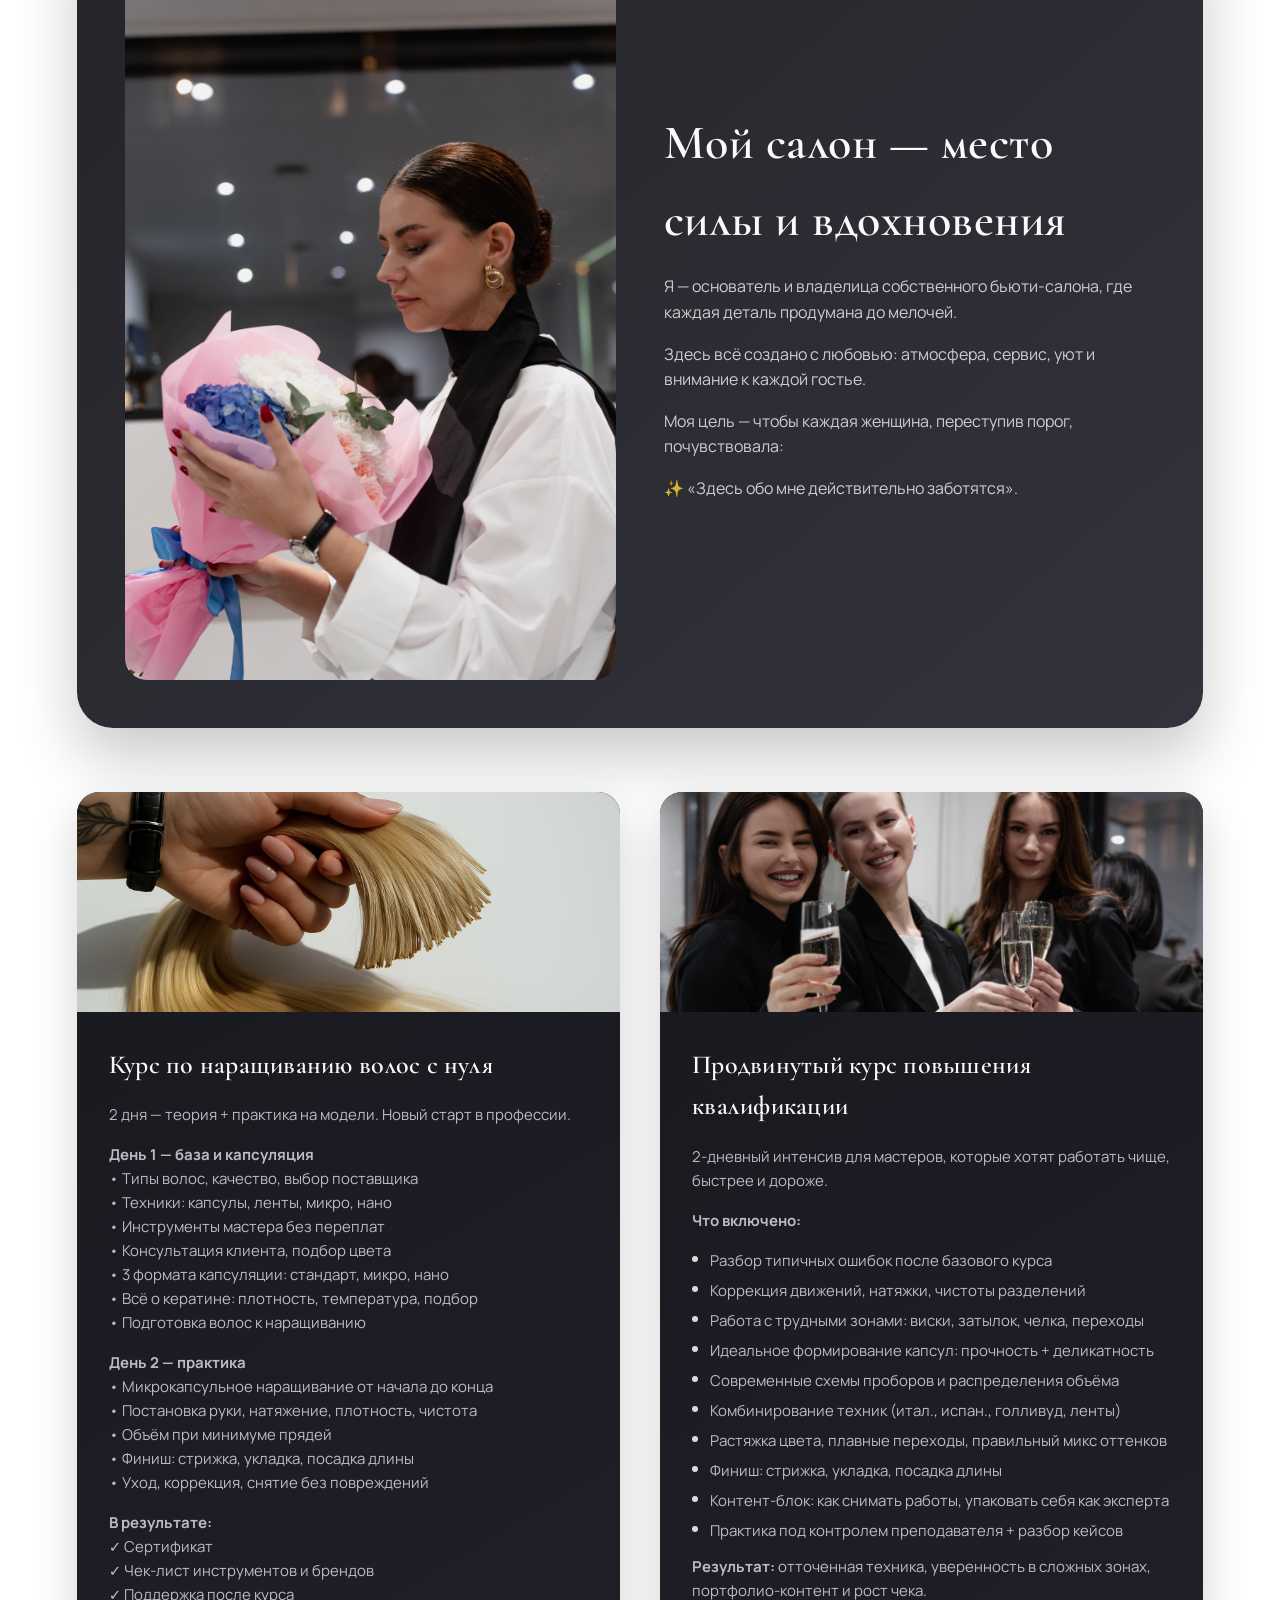
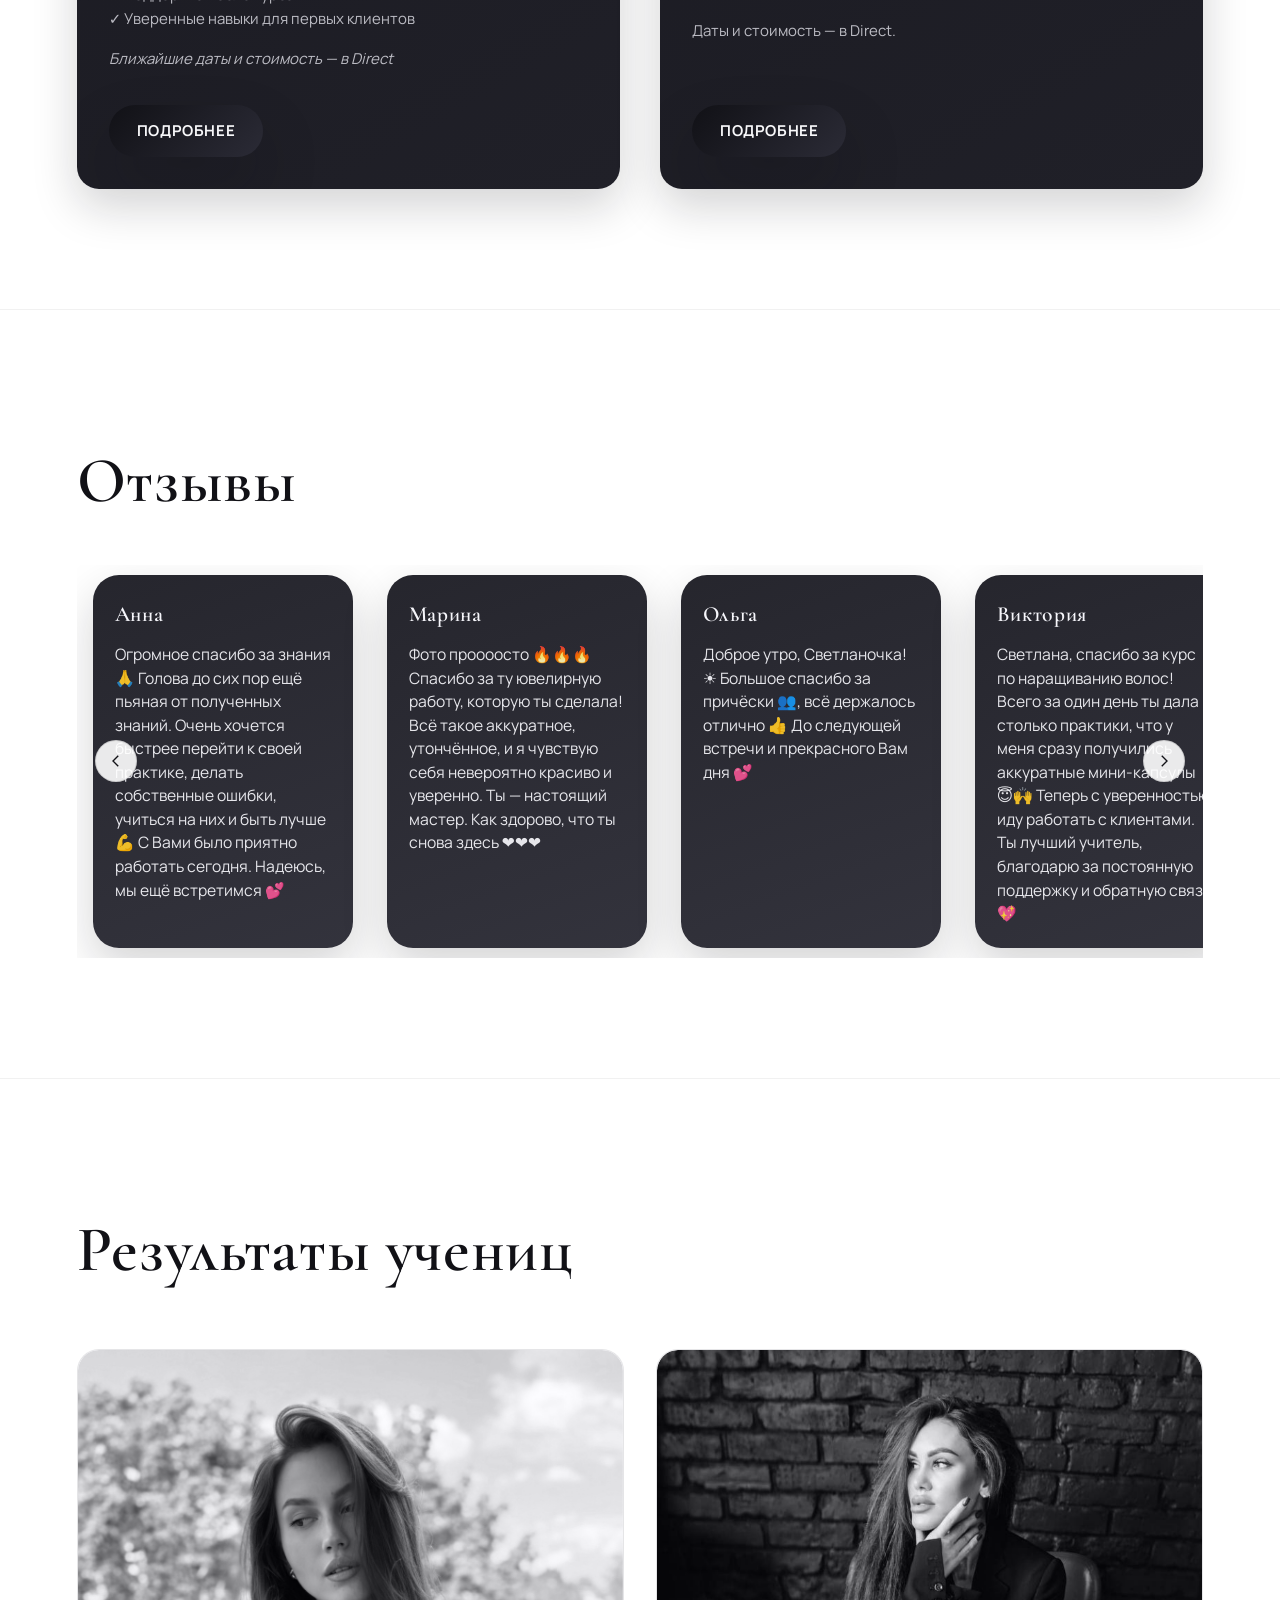
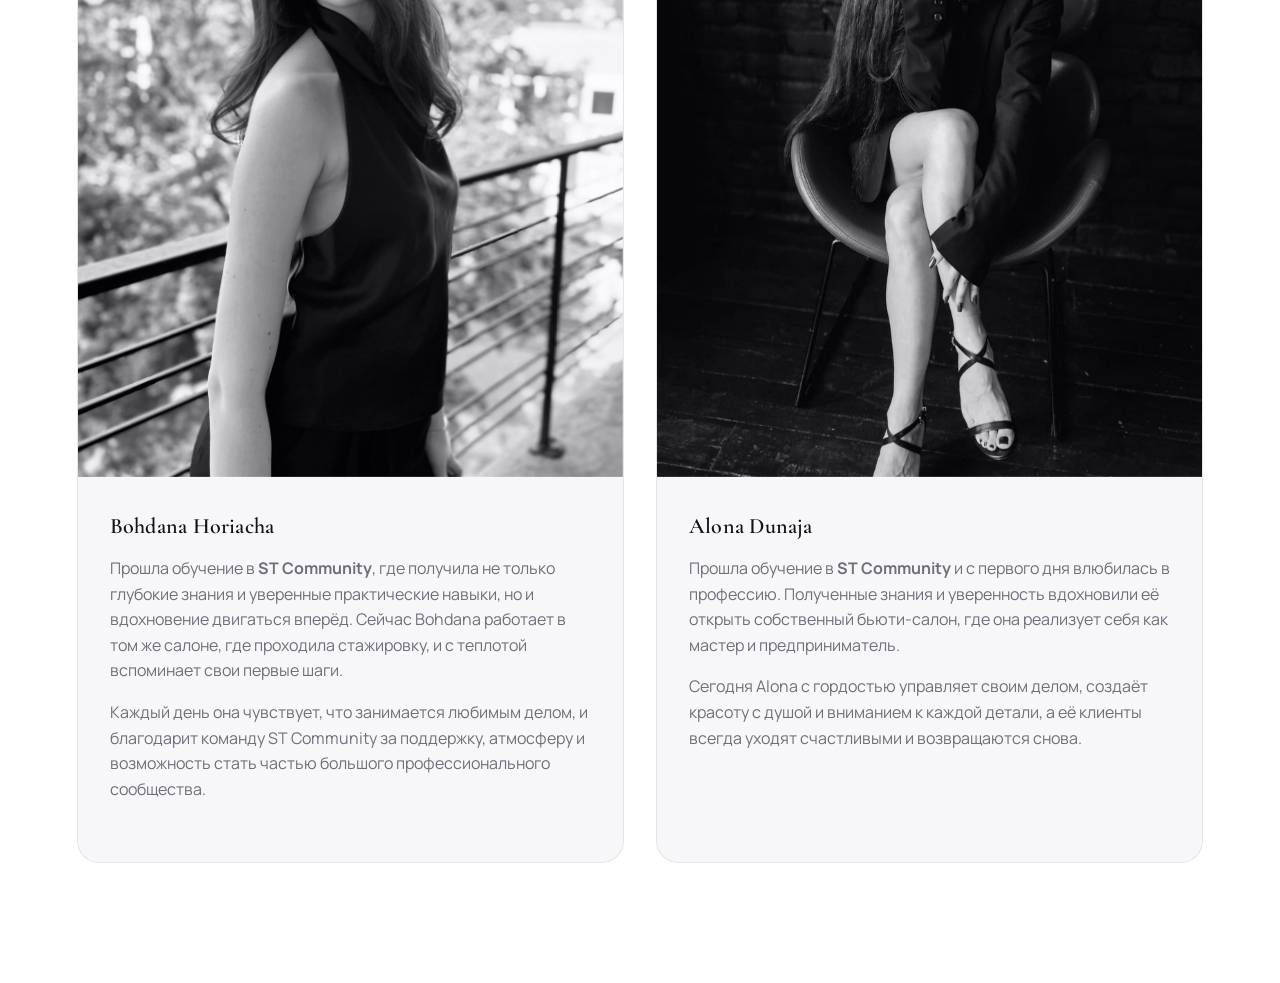
==== commit 6b31b0a0: "Update advanced training course content" ====
--- a/index.html
+++ b/index.html
@@ -136,12 +136,24 @@
             <article class="course-card">
               <img src="png/Line/3.jpg" alt="Повышение квалификации" data-i18n="courses.card2.image" data-i18n-attr="alt" />
               <div class="body">
-                <h4 data-i18n="courses.card2.title">Обучение и вдохновение</h4>
+                <h4 data-i18n="courses.card2.title">Продвинутый курс повышения квалификации</h4>
                 <div class="desc" data-i18n="courses.card2.desc">
-                  <p>Помимо практики, я обучаю мастеров в Риге и по всей Европе. Мои авторские курсы по наращиванию волос проходят в Латвии, а также на Мальте, Канарских островах и других европейских локациях.</p>
-                  <p>Я делюсь не только техниками и опытом, но и философией профессии — вниманием к деталям, чувством вкуса, уверенностью и любовью к своему делу.</p>
-                  <p>В 2025 году я достигла важной профессиональной вершины — стала судьёй на международном чемпионате по наращиванию волос Level Up Champion в Берлине. Этот опыт стал подтверждением моего экспертного уровня и глубокого понимания индустрии.</p>
-                  <p>Мои ученицы уже строят собственные бренды, и уверенно развиваются в бьюти-сфере, вдохновляя других своим примером.</p>
+                  <p>2-дневный интенсив для мастеров, которые хотят работать чище, быстрее и дороже.</p>
+                  <p><strong>Что включено:</strong></p>
+                  <ul>
+                    <li>Разбор типичных ошибок после базового курса</li>
+                    <li>Коррекция движений, натяжки, чистоты разделений</li>
+                    <li>Работа с трудными зонами: виски, затылок, челка, переходы</li>
+                    <li>Идеальное формирование капсул: прочность + деликатность</li>
+                    <li>Современные схемы проборов и распределения объёма</li>
+                    <li>Комбинирование техник (итал., испан., голливуд, ленты)</li>
+                    <li>Растяжка цвета, плавные переходы, правильный микс оттенков</li>
+                    <li>Финиш: стрижка, укладка, посадка длины</li>
+                    <li>Контент-блок: как снимать работы, упаковать себя как эксперта</li>
+                    <li>Практика под контролем преподавателя + разбор кейсов</li>
+                  </ul>
+                  <p><strong>Результат:</strong> отточенная техника, уверенность в сложных зонах, портфолио-контент и рост чека.</p>
+                  <p>Даты и стоимость — в Direct.</p>
                 </div>
                 <a href="https://www.instagram.com/hairext_svitlana/" target="_blank" class="btn btn-primary" data-i18n="courses.card2.cta">Подробнее</a>
               </div>
@@ -306,8 +318,8 @@
             'courses.card1.desc': '<p>2 дня — теория + практика на модели. Новый старт в профессии.</p><p><strong>День 1 — база и капсуляция</strong><br>• Типы волос, качество, выбор поставщика<br>• Техники: капсулы, ленты, микро, нано<br>• Инструменты мастера без переплат<br>• Консультация клиента, подбор цвета<br>• 3 формата капсуляции: стандарт, микро, нано<br>• Всё о кератине: плотность, температура, подбор<br>• Подготовка волос к наращиванию</p><p><strong>День 2 — практика</strong><br>• Микрокапсульное наращивание от начала до конца<br>• Постановка руки, натяжение, плотность, чистота<br>• Объём при минимуме прядей<br>• Финиш: стрижка, укладка, посадка длины<br>• Уход, коррекция, снятие без повреждений</p><p><strong>В результате:</strong><br>✓ Сертификат<br>✓ Чек-лист инструментов и брендов<br>✓ Поддержка после курса<br>✓ Уверенные навыки для первых клиентов</p><p><em>Ближайшие даты и стоимость — в Direct</em></p>',
             'courses.card1.cta': 'Подробнее',
             'courses.card2.image': 'Повышение квалификации для мастеров',
-            'courses.card2.title': 'Обучение и вдохновение',
-            'courses.card2.desc': '<p>Помимо практики, я обучаю мастеров в Риге и по всей Европе. Мои авторские курсы по наращиванию волос проходят в Латвии, а также на Мальте, Канарских островах и других европейских локациях.</p><p>Я делюсь не только техниками и опытом, но и философией профессии — вниманием к деталям, чувством вкуса, уверенностью и любовью к своему делу.</p><p>В 2025 году я достигла важной профессиональной вершины — стала судьёй на международном чемпионате по наращиванию волос Level Up Champion в Берлине. Этот опыт стал подтверждением моего экспертного уровня и глубокого понимания индустрии.</p><p>Мои ученицы уже строят собственные бренды, и уверенно развиваются в бьюти-сфере, вдохновляя других своим примером.</p>',
+            'courses.card2.title': 'Продвинутый курс повышения квалификации',
+            'courses.card2.desc': '<p>2-дневный интенсив для мастеров, которые хотят работать чище, быстрее и дороже.</p><p><strong>Что включено:</strong></p><ul><li>Разбор типичных ошибок после базового курса</li><li>Коррекция движений, натяжки, чистоты разделений</li><li>Работа с трудными зонами: виски, затылок, челка, переходы</li><li>Идеальное формирование капсул: прочность + деликатность</li><li>Современные схемы проборов и распределения объёма</li><li>Комбинирование техник (итал., испан., голливуд, ленты)</li><li>Растяжка цвета, плавные переходы, правильный микс оттенков</li><li>Финиш: стрижка, укладка, посадка длины</li><li>Контент-блок: как снимать работы, упаковать себя как эксперта</li><li>Практика под контролем преподавателя + разбор кейсов</li></ul><p><strong>Результат:</strong> отточенная техника, уверенность в сложных зонах, портфолио-контент и рост чека.</p><p>Даты и стоимость — в Direct.</p>',
             'courses.card2.cta': 'Подробнее',
             'reviews.title': 'Отзывы',
             'reviews.nav.prev': 'Назад',
@@ -349,8 +361,8 @@
             'courses.card1.desc': '<p>2 days — theory plus practice on a model. Your new start in the profession.</p><p><strong>Day 1 — fundamentals & capsules</strong><br>• Hair types, quality, choosing suppliers<br>• Techniques: keratin bonds, tapes, micro, nano<br>• Essential tools without overpaying<br>• Client consultation and colour matching<br>• Three capsule formats: classic, micro, nano<br>• Keratin basics: density, temperature, selection<br>• Preparing natural hair for extensions</p><p><strong>Day 2 — practice</strong><br>• Micro-bond extensions from start to finish<br>• Hand positioning, tension, density, precision<br>• Creating volume with minimal strands<br>• Finish: blending haircut, styling, fitting the length<br>• Aftercare, maintenance, safe removal</p><p><strong>You will walk away with:</strong><br>✓ Certificate<br>✓ Checklist of tools and trusted brands<br>✓ Ongoing support after the course<br>✓ Confident skills for your first clients</p><p><em>Message me on Instagram for dates and pricing</em></p>',
             'courses.card1.cta': 'Learn more',
             'courses.card2.image': 'Advanced training for professionals',
-            'courses.card2.title': 'Education and inspiration',
-            'courses.card2.desc': '<p>Alongside client work I teach professionals in Riga and across Europe. My signature hair extension courses take place in Latvia, as well as Malta, the Canary Islands, and other European locations.</p><p>I share not only techniques and experience, but also the philosophy of the craft — attention to detail, taste, confidence, and love for what you do.</p><p>In 2025 I reached a major milestone by joining the Level Up Champion hair extension contest in Berlin as a judge. The experience confirmed my expertise and deep understanding of the industry.</p><p>My students are already building their own brands and growing steadily in the beauty field, inspiring others with their example.</p>',
+            'courses.card2.title': 'Advanced qualification upgrade course',
+            'courses.card2.desc': '<p>Two-day intensive for stylists who want to work cleaner, faster, and charge more.</p><p><strong>What\u2019s included:</strong></p><ul><li>Review of common mistakes after the foundation course</li><li>Adjusting hand motions, tension, and clean sectioning</li><li>Working with tricky areas: temples, nape, fringe, transitions</li><li>Perfect bond formation: strength with delicacy</li><li>Modern parting maps and volume distribution</li><li>Combining techniques (Italian, Spanish, Hollywood, tapes)</li><li>Colour melting, seamless blends, precise tone mixing</li><li>Finish: haircut, styling, setting the length</li><li>Content module: how to film your work and package yourself as an expert</li><li>Guided practice with instructor feedback and case reviews</li></ul><p><strong>Result:</strong> polished technique, confidence in complex zones, portfolio-ready content, and higher pricing.</p><p>Dates and pricing — message me in Direct.</p>',
             'courses.card2.cta': 'Learn more',
             'reviews.title': 'Reviews',
             'reviews.nav.prev': 'Back',
@@ -392,8 +404,8 @@
             'courses.card1.desc': '<p>2 dienas — teorija un prakse uz modeļa. Jauns starts profesijā.</p><p><strong>1. diena — pamati un kapsulas</strong><br>• Matu tipi, kvalitāte, piegādātāju izvēle<br>• Tehnikas: kapsulas, lentes, mikro, nano<br>• Meistara instrumenti bez liekām izmaksām<br>• Konsultācija klientam un krāsas piemeklēšana<br>• Trīs kapsulēšanas formāti: klasiskais, mikro, nano<br>• Viss par keratīnu: blīvums, temperatūra, izvēle<br>• Matu sagatavošana pieaudzēšanai</p><p><strong>2. diena — prakse</strong><br>• Mikro kapsulu pieaudzēšana no sākuma līdz beigām<br>• Roku pozīcija, spriegojums, blīvums, tīrība<br>• Tilpums ar minimālu šķipsnu daudzumu<br>• Noslēgums: griešana, ieveidošana, garuma pielāgošana<br>• Kopšana, korekcija un noņemšana bez bojājumiem</p><p><strong>Rezultātā saņemsi:</strong><br>✓ Sertifikātu<br>✓ Instrumentu un zīmolu kontrolsarakstu<br>✓ Atbalstu pēc kursa<br>✓ Pārliecinošas prasmes pirmajiem klientiem</p><p><em>Tuvākie datumi un cena — raksti Instagram Direct</em></p>',
             'courses.card1.cta': 'Uzzināt vairāk',
             'courses.card2.image': 'Profesionāļu kvalifikācijas paaugstināšana',
-            'courses.card2.title': 'Izglītība un iedvesma',
-            'courses.card2.desc': '<p>Paralēli darbam ar klientiem mācu meistarus Rīgā un visā Eiropā. Mani autorkursi par matu pieaudzēšanu notiek Latvijā, kā arī Maltā, Kanāriju salās un citās Eiropas vietās.</p><p>Dalos ne tikai ar tehnikām un pieredzi, bet arī ar profesijas filozofiju — uzmanību detaļām, gaumi, pārliecību un mīlestību pret savu darbu.</p><p>2025. gadā sasniedzu nozīmīgu virsotni — kļuvu par tiesnesi starptautiskajā matu pieaudzēšanas čempionātā Level Up Champion Berlīnē. Šī pieredze apstiprināja manu ekspertīzi un dziļu nozares izpratni.</p><p>Manas audzēknes jau veido savus zīmolus un pārliecinoši aug skaistumkopšanas jomā, iedvesmojot citus ar savu piemēru.</p>',
+            'courses.card2.title': 'Padziļinātais kvalifikācijas paaugstināšanas kurss',
+            'courses.card2.desc': '<p>2 dienu intensīvs meistariem, kuri vēlas strādāt tīrāk, ātrāk un pelnīt vairāk.</p><p><strong>Kas iekļauts:</strong></p><ul><li>Tipisko kļūdu analīze pēc bāzes kursa</li><li>Kustību, spriegojuma un šķiru tīrības korekcija</li><li>Darbs ar sarežģītām zonām: deniņi, pakausis, čolka, pārejas</li><li>Ideāla kapsulu veidošana: izturība + delikatese</li><li>Mūsdienīgas šķirumu shēmas un apjoma sadale</li><li>Tehniku kombinēšana (itāļu, spāņu, holivudas, lentes)</li><li>Krāsas stiepšana, plūdenas pārejas, precīzs toņu mikss</li><li>Finišs: griezums, ieveidošana, garuma nostiprināšana</li><li>Satura bloks: kā fotografēt darbus un pozicionēt sevi kā ekspertu</li><li>Prakse pasniedzēja uzraudzībā + keisu analīze</li></ul><p><strong>Rezultāts:</strong> noslīpēta tehnika, pārliecība sarežģītās zonās, portfeļa saturs un augstāks čeks.</p><p>Datumi un cena — raksti Direct.</p>',
             'courses.card2.cta': 'Uzzināt vairāk',
             'reviews.title': 'Atsauksmes',
             'reviews.nav.prev': 'Atpakaļ',
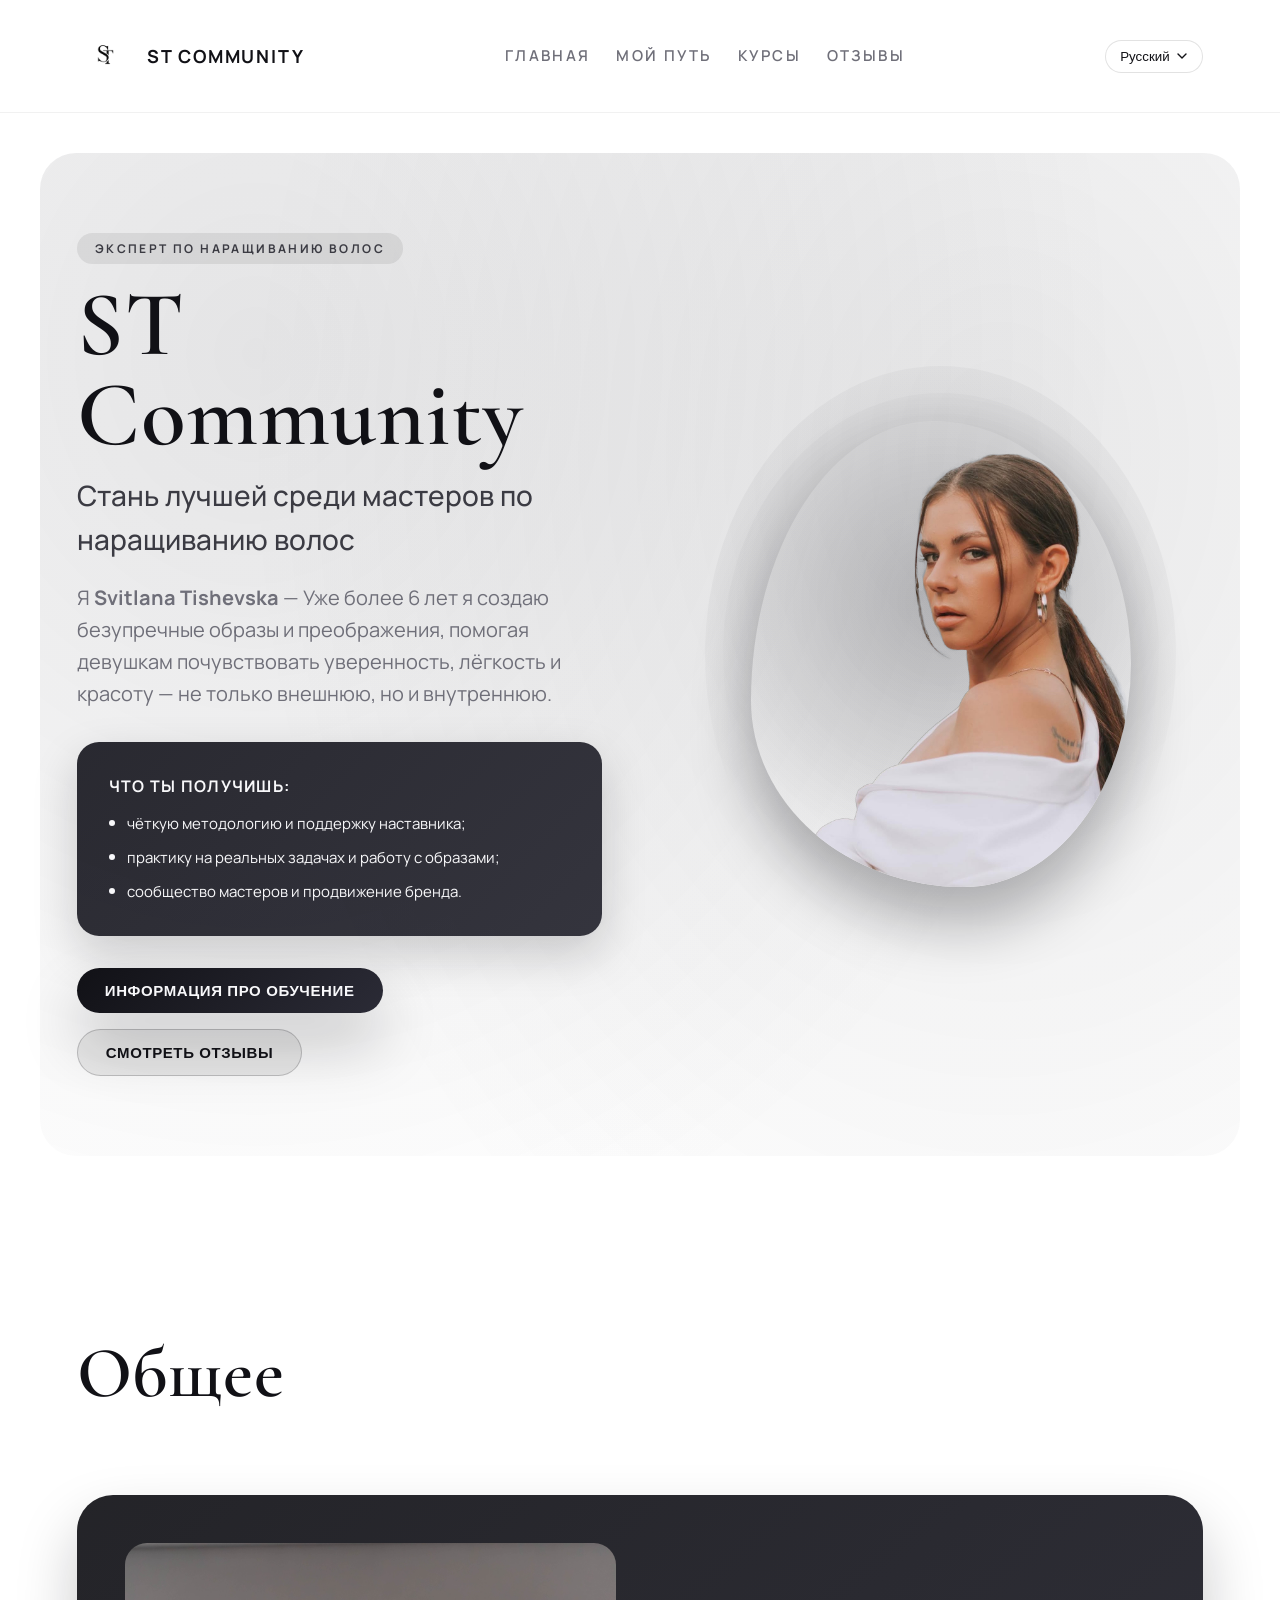
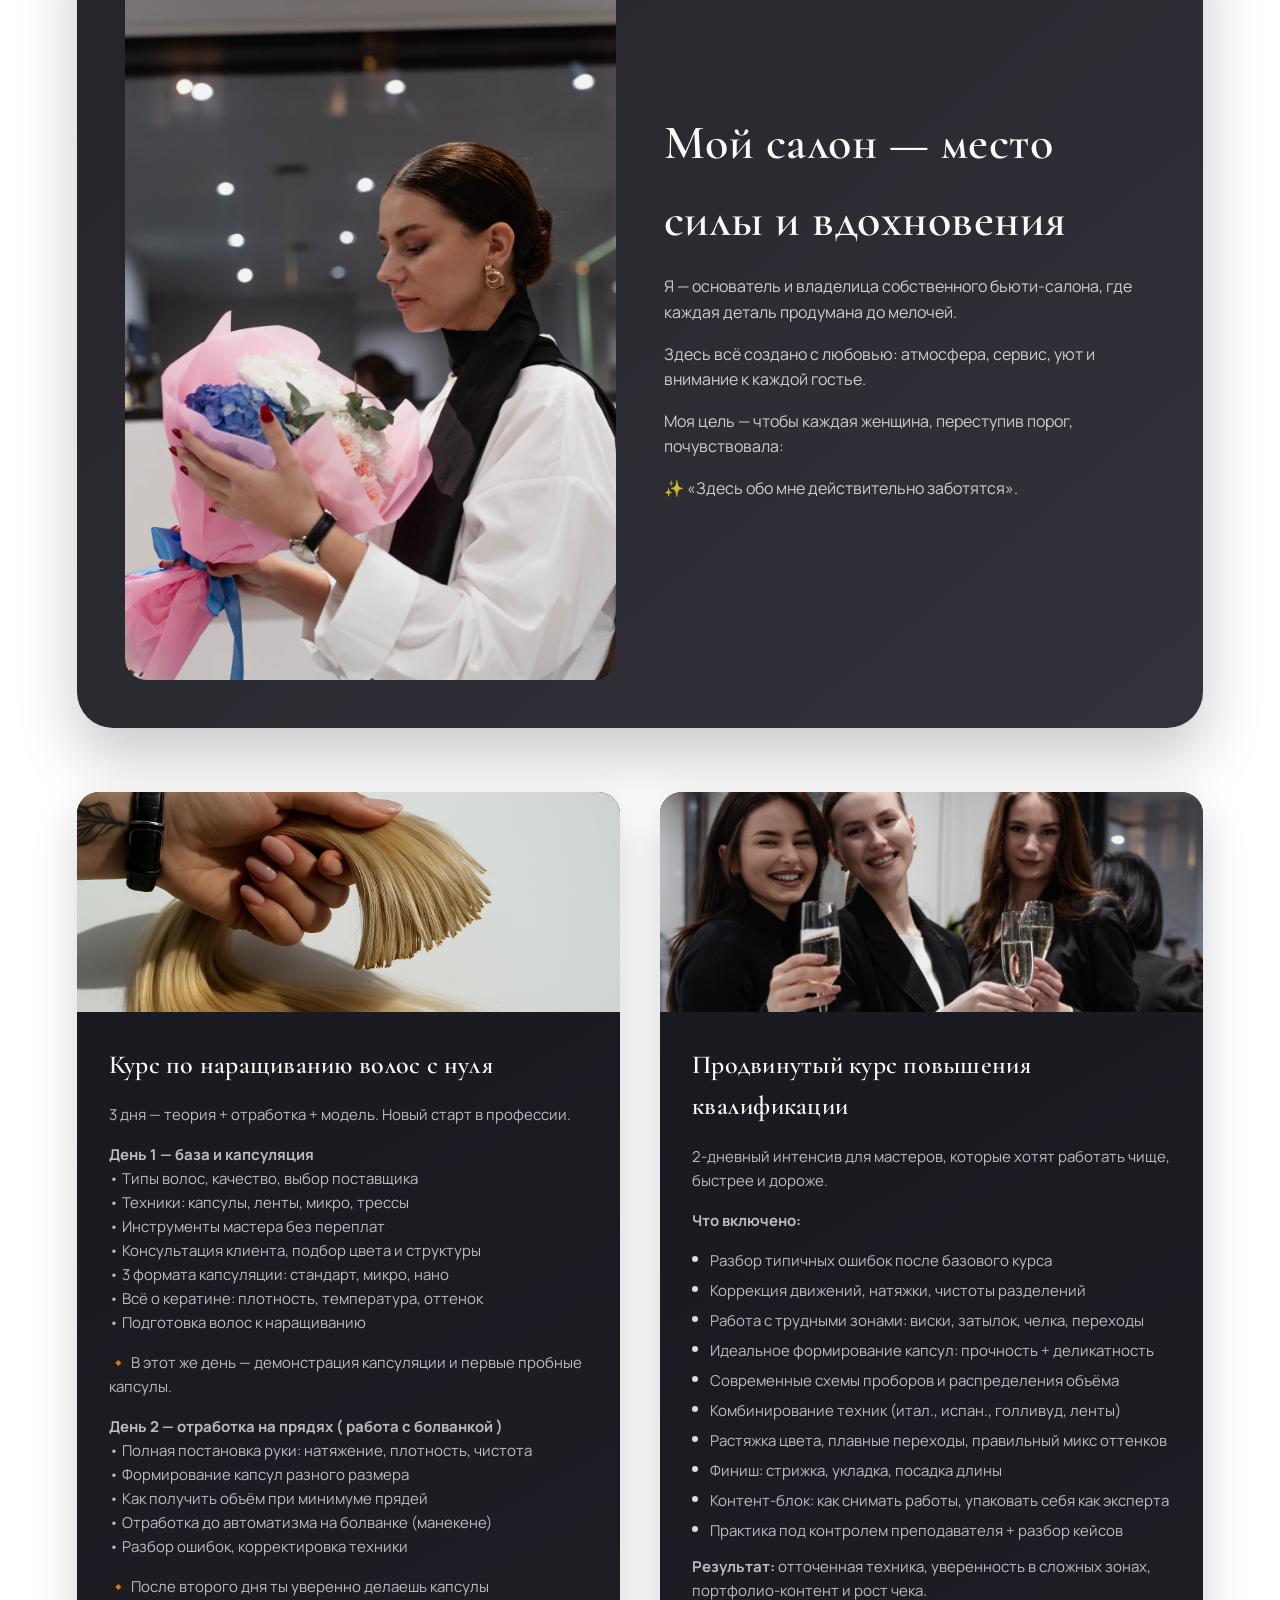
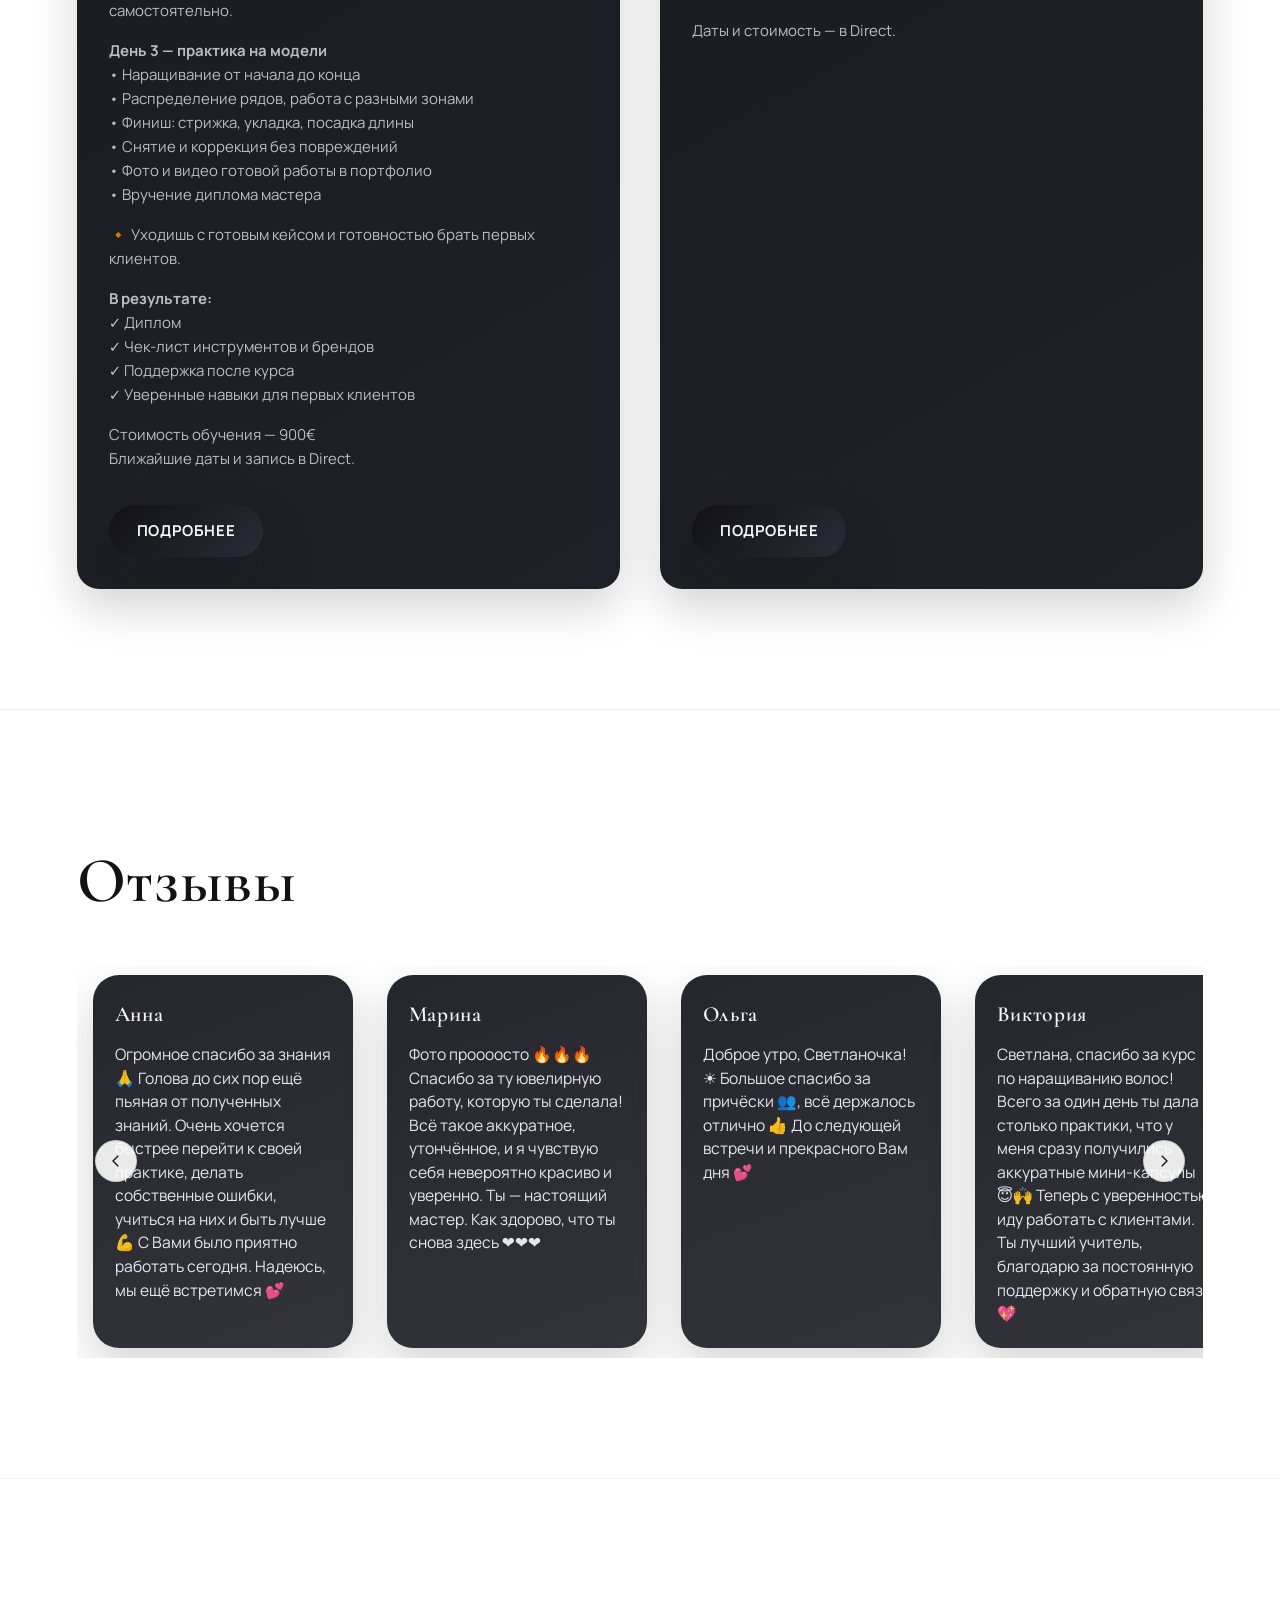
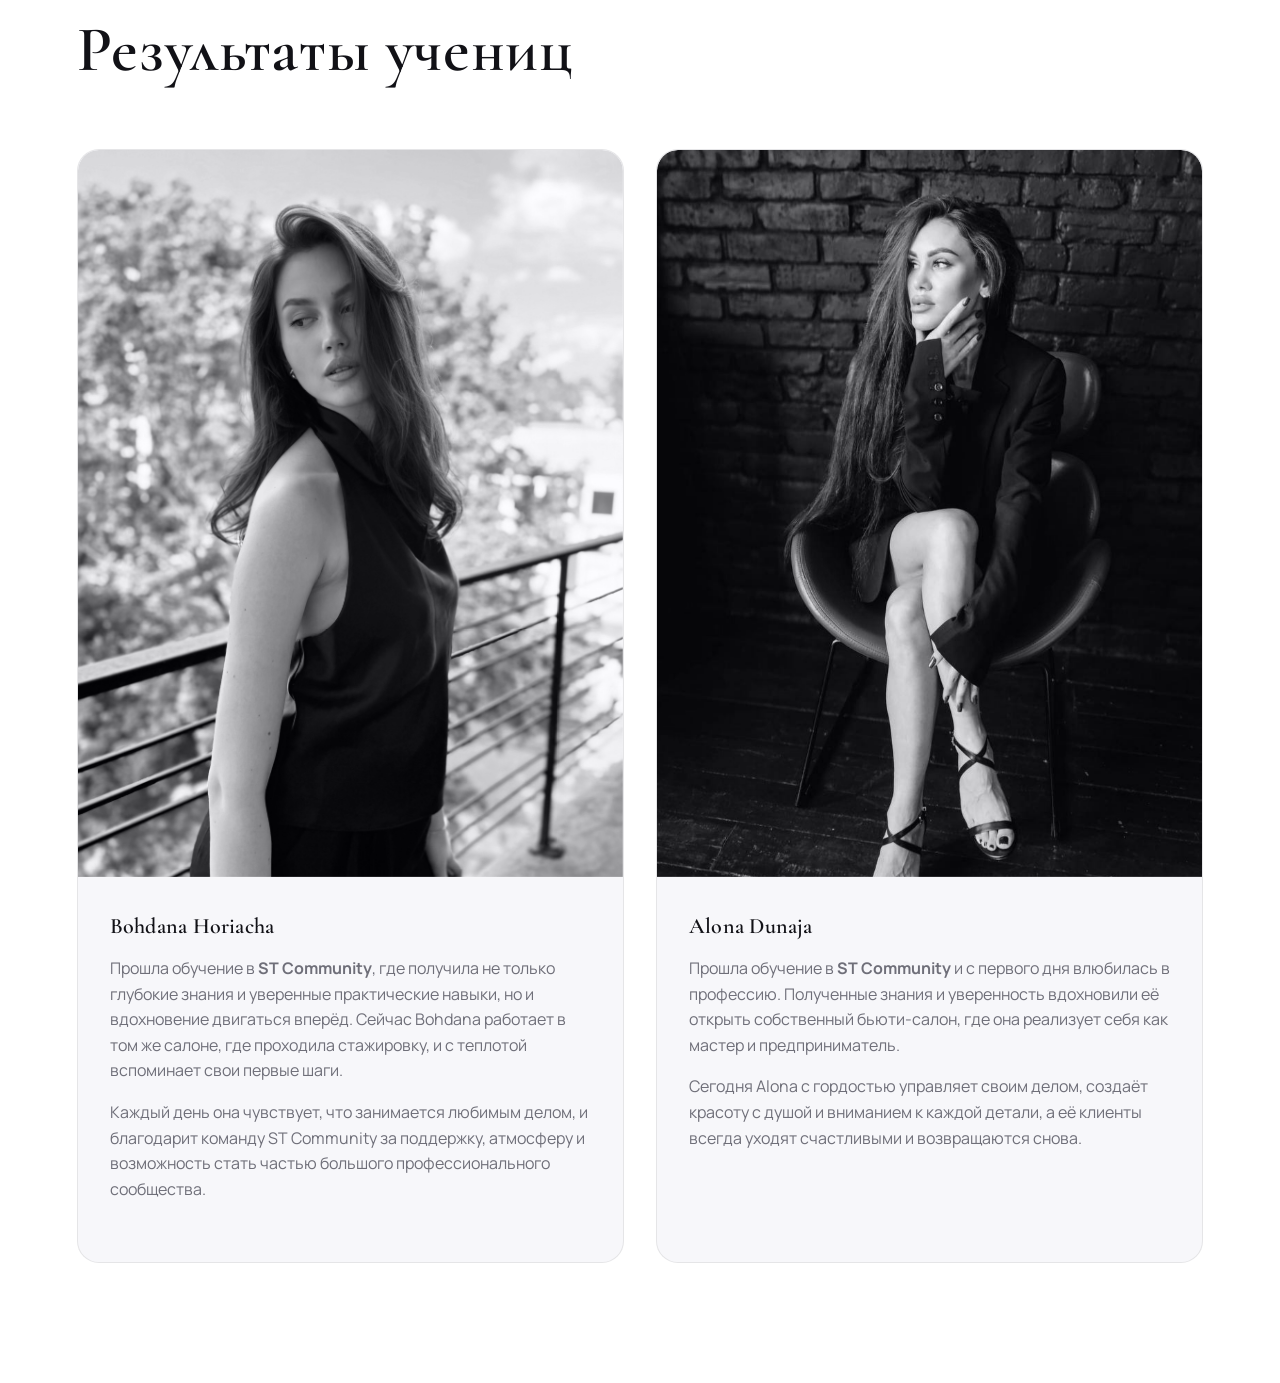
==== commit ac680a6b: "Update beginner course description and translations" ====
--- a/index.html
+++ b/index.html
@@ -102,32 +102,47 @@
               <div class="body">
                 <h4 data-i18n="courses.card1.title">Курс по наращиванию волос с нуля</h4>
                 <div class="desc" data-i18n="courses.card1.desc">
-                  <p>2 дня — теория + практика на модели. Новый старт в профессии.</p>
-
-                 <p><strong>День 1 — база и капсуляция</strong><br>
-                 • Типы волос, качество, выбор поставщика<br>
-                 • Техники: капсулы, ленты, микро, нано<br>
-                 • Инструменты мастера без переплат<br>
-                 • Консультация клиента, подбор цвета<br>
-                 • 3 формата капсуляции: стандарт, микро, нано<br>
-                 • Всё о кератине: плотность, температура, подбор<br>
-                 • Подготовка волос к наращиванию</p>
-
-                 <p><strong>День 2 — практика</strong><br>
-                 • Микрокапсульное наращивание от начала до конца<br>
-                 • Постановка руки, натяжение, плотность, чистота<br>
-                 • Объём при минимуме прядей<br>
-                 • Финиш: стрижка, укладка, посадка длины<br>
-                 • Уход, коррекция, снятие без повреждений</p>
-
-                 <p><strong>В результате:</strong><br>
-                 ✓ Сертификат<br>
-                 ✓ Чек-лист инструментов и брендов<br>
-                 ✓ Поддержка после курса<br>
-                 ✓ Уверенные навыки для первых клиентов</p>
-
-                 <p><em>Ближайшие даты и стоимость — в Direct</em></p>
- 
+                  <p>3 дня — теория + отработка + модель. Новый старт в профессии.</p>
+
+                  <p><strong>День 1 — база и капсуляция</strong><br>
+                  • Типы волос, качество, выбор поставщика<br>
+                  • Техники: капсулы, ленты, микро, трессы<br>
+                  • Инструменты мастера без переплат<br>
+                  • Консультация клиента, подбор цвета и структуры<br>
+                  • 3 формата капсуляции: стандарт, микро, нано<br>
+                  • Всё о кератине: плотность, температура, оттенок<br>
+                  • Подготовка волос к наращиванию</p>
+
+                  <p>🔸 В этот же день — демонстрация капсуляции и первые пробные капсулы.</p>
+
+                  <p><strong>День 2 — отработка на прядях ( работа с болванкой )</strong><br>
+                  • Полная постановка руки: натяжение, плотность, чистота<br>
+                  • Формирование капсул разного размера<br>
+                  • Как получить объём при минимуме прядей<br>
+                  • Отработка до автоматизма на болванке (манекене)<br>
+                  • Разбор ошибок, корректировка техники</p>
+
+                  <p>🔸 После второго дня ты уверенно делаешь капсулы самостоятельно.</p>
+
+                  <p><strong>День 3 — практика на модели</strong><br>
+                  • Наращивание от начала до конца<br>
+                  • Распределение рядов, работа с разными зонами<br>
+                  • Финиш: стрижка, укладка, посадка длины<br>
+                  • Снятие и коррекция без повреждений<br>
+                  • Фото и видео готовой работы в портфолио<br>
+                  • Вручение диплома мастера</p>
+
+                  <p>🔸 Уходишь с готовым кейсом и готовностью брать первых клиентов.</p>
+
+                  <p><strong>В результате:</strong><br>
+                  ✓ Диплом<br>
+                  ✓ Чек-лист инструментов и брендов<br>
+                  ✓ Поддержка после курса<br>
+                  ✓ Уверенные навыки для первых клиентов</p>
+
+                  <p>Стоимость обучения — 900€<br>
+                  Ближайшие даты и запись в Direct.</p>
+
                 </div>
                 <a href="https://www.instagram.com/hairext_svitlana/" target="_blank" class="btn btn-primary" data-i18n="courses.card1.cta">Подробнее</a>
               </div>
@@ -315,7 +330,7 @@
             'courses.feature.desc': '<p>Я — основатель и владелица собственного бьюти-салона, где каждая деталь продумана до мелочей.</p><p>Здесь всё создано с любовью: атмосфера, сервис, уют и внимание к каждой гостье.</p><p>Моя цель — чтобы каждая женщина, переступив порог, почувствовала:</p><p>✨ «Здесь обо мне действительно заботятся».</p>',
             'courses.card1.image': 'Курс по наращиванию волос с нуля',
             'courses.card1.title': 'Курс по наращиванию волос с нуля',
-            'courses.card1.desc': '<p>2 дня — теория + практика на модели. Новый старт в профессии.</p><p><strong>День 1 — база и капсуляция</strong><br>• Типы волос, качество, выбор поставщика<br>• Техники: капсулы, ленты, микро, нано<br>• Инструменты мастера без переплат<br>• Консультация клиента, подбор цвета<br>• 3 формата капсуляции: стандарт, микро, нано<br>• Всё о кератине: плотность, температура, подбор<br>• Подготовка волос к наращиванию</p><p><strong>День 2 — практика</strong><br>• Микрокапсульное наращивание от начала до конца<br>• Постановка руки, натяжение, плотность, чистота<br>• Объём при минимуме прядей<br>• Финиш: стрижка, укладка, посадка длины<br>• Уход, коррекция, снятие без повреждений</p><p><strong>В результате:</strong><br>✓ Сертификат<br>✓ Чек-лист инструментов и брендов<br>✓ Поддержка после курса<br>✓ Уверенные навыки для первых клиентов</p><p><em>Ближайшие даты и стоимость — в Direct</em></p>',
+            'courses.card1.desc': '<p>3 дня — теория + отработка + модель. Новый старт в профессии.</p><p><strong>День 1 — база и капсуляция</strong><br>• Типы волос, качество, выбор поставщика<br>• Техники: капсулы, ленты, микро, трессы<br>• Инструменты мастера без переплат<br>• Консультация клиента, подбор цвета и структуры<br>• 3 формата капсуляции: стандарт, микро, нано<br>• Всё о кератине: плотность, температура, оттенок<br>• Подготовка волос к наращиванию</p><p>🔸 В этот же день — демонстрация капсуляции и первые пробные капсулы.</p><p><strong>День 2 — отработка на прядях ( работа с болванкой )</strong><br>• Полная постановка руки: натяжение, плотность, чистота<br>• Формирование капсул разного размера<br>• Как получить объём при минимуме прядей<br>• Отработка до автоматизма на болванке (манекене)<br>• Разбор ошибок, корректировка техники</p><p>🔸 После второго дня ты уверенно делаешь капсулы самостоятельно.</p><p><strong>День 3 — практика на модели</strong><br>• Наращивание от начала до конца<br>• Распределение рядов, работа с разными зонами<br>• Финиш: стрижка, укладка, посадка длины<br>• Снятие и коррекция без повреждений<br>• Фото и видео готовой работы в портфолио<br>• Вручение диплома мастера</p><p>🔸 Уходишь с готовым кейсом и готовностью брать первых клиентов.</p><p><strong>В результате:</strong><br>✓ Диплом<br>✓ Чек-лист инструментов и брендов<br>✓ Поддержка после курса<br>✓ Уверенные навыки для первых клиентов</p><p>Стоимость обучения — 900€<br>Ближайшие даты и запись в Direct.</p>',
             'courses.card1.cta': 'Подробнее',
             'courses.card2.image': 'Повышение квалификации для мастеров',
             'courses.card2.title': 'Продвинутый курс повышения квалификации',
@@ -358,7 +373,7 @@
             'courses.feature.desc': '<p>I founded and manage my own beauty salon where every detail is thoughtfully designed.</p><p>Everything here is created with love: the atmosphere, service, comfort, and care for every guest.</p><p>My goal is for every woman who walks in to feel:</p><p>✨ “They truly care about me here.”</p>',
             'courses.card1.image': 'Hair extension course for beginners',
             'courses.card1.title': 'Hair Extension Course from Scratch',
-            'courses.card1.desc': '<p>2 days — theory plus practice on a model. Your new start in the profession.</p><p><strong>Day 1 — fundamentals & capsules</strong><br>• Hair types, quality, choosing suppliers<br>• Techniques: keratin bonds, tapes, micro, nano<br>• Essential tools without overpaying<br>• Client consultation and colour matching<br>• Three capsule formats: classic, micro, nano<br>• Keratin basics: density, temperature, selection<br>• Preparing natural hair for extensions</p><p><strong>Day 2 — practice</strong><br>• Micro-bond extensions from start to finish<br>• Hand positioning, tension, density, precision<br>• Creating volume with minimal strands<br>• Finish: blending haircut, styling, fitting the length<br>• Aftercare, maintenance, safe removal</p><p><strong>You will walk away with:</strong><br>✓ Certificate<br>✓ Checklist of tools and trusted brands<br>✓ Ongoing support after the course<br>✓ Confident skills for your first clients</p><p><em>Message me on Instagram for dates and pricing</em></p>',
+            'courses.card1.desc': '<p>3 days — theory, drills, and a live model. A fresh start in the profession.</p><p><strong>Day 1 — fundamentals & capsule making</strong><br>• Hair types, quality, and choosing a supplier<br>• Techniques: bonds, tapes, micro, wefts<br>• Stylist tools without overpaying<br>• Client consultation, colour and texture matching<br>• Three capsule formats: standard, micro, nano<br>• All about keratin: density, temperature, tone<br>• Preparing natural hair for extensions</p><p>🔸 The same day — capsule demo and your first test bonds.</p><p><strong>Day 2 — strand drilling (working on a mannequin)</strong><br>• Full hand setting: tension, density, cleanliness<br>• Shaping capsules of different sizes<br>• Creating volume with minimal strands<br>• Repetition to muscle memory on a mannequin head<br>• Error analysis and technique adjustments</p><p>🔸 After day two you confidently craft capsules on your own.</p><p><strong>Day 3 — live model practice</strong><br>• Extensions from start to finish<br>• Row placement and working across zones<br>• Finish: haircut, styling, setting the length<br>• Removal and maintenance without damage<br>• Photo and video of the finished look for your portfolio<br>• Graduation with a professional diploma</p><p>🔸 You leave with a ready case study and confidence to take first clients.</p><p><strong>Outcome:</strong><br>✓ Diploma<br>✓ Toolkit and brand checklist<br>✓ Post-course support<br>✓ Confident skills for your first clients</p><p>Training fee — €900<br>Upcoming dates and enrolment via Direct.</p>',
             'courses.card1.cta': 'Learn more',
             'courses.card2.image': 'Advanced training for professionals',
             'courses.card2.title': 'Advanced qualification upgrade course',
@@ -401,7 +416,7 @@
             'courses.feature.desc': '<p>Esmu sava skaistumkopšanas salona dibinātāja un īpašniece, kur katra detaļa ir pārdomāta līdz sīkumiem.</p><p>Šeit viss radīts ar mīlestību: atmosfēra, serviss, mājīgums un rūpes par katru viešņu.</p><p>Mans mērķis — lai katra sieviete, pārkāpjot slieksni, sajustu:</p><p>✨ “Par mani šeit patiesi rūpējas.”</p>',
             'courses.card1.image': 'Matu pieaudzēšanas kurss iesācējiem',
             'courses.card1.title': 'Matu pieaudzēšana no nulles',
-            'courses.card1.desc': '<p>2 dienas — teorija un prakse uz modeļa. Jauns starts profesijā.</p><p><strong>1. diena — pamati un kapsulas</strong><br>• Matu tipi, kvalitāte, piegādātāju izvēle<br>• Tehnikas: kapsulas, lentes, mikro, nano<br>• Meistara instrumenti bez liekām izmaksām<br>• Konsultācija klientam un krāsas piemeklēšana<br>• Trīs kapsulēšanas formāti: klasiskais, mikro, nano<br>• Viss par keratīnu: blīvums, temperatūra, izvēle<br>• Matu sagatavošana pieaudzēšanai</p><p><strong>2. diena — prakse</strong><br>• Mikro kapsulu pieaudzēšana no sākuma līdz beigām<br>• Roku pozīcija, spriegojums, blīvums, tīrība<br>• Tilpums ar minimālu šķipsnu daudzumu<br>• Noslēgums: griešana, ieveidošana, garuma pielāgošana<br>• Kopšana, korekcija un noņemšana bez bojājumiem</p><p><strong>Rezultātā saņemsi:</strong><br>✓ Sertifikātu<br>✓ Instrumentu un zīmolu kontrolsarakstu<br>✓ Atbalstu pēc kursa<br>✓ Pārliecinošas prasmes pirmajiem klientiem</p><p><em>Tuvākie datumi un cena — raksti Instagram Direct</em></p>',
+            'courses.card1.desc': '<p>3 dienas — teorija + atstrāde + darbs ar modeli. Jauns starts profesijā.</p><p><strong>1. diena — pamati un kapsulēšana</strong><br>• Matu tipi, kvalitāte, piegādātāja izvēle<br>• Tehnikas: kapsulas, lentes, mikro, treses<br>• Meistara instrumenti bez liekām izmaksām<br>• Konsultācija klientam, krāsas un struktūras piemeklēšana<br>• 3 kapsulēšanas formāti: standarta, mikro, nano<br>• Viss par keratīnu: blīvums, temperatūra, tonis<br>• Matu sagatavošana pieaudzēšanai</p><p>🔸 Tajā pašā dienā — kapsulēšanas demonstrācija un pirmās izmēģinājuma kapsulas.</p><p><strong>2. diena — atstrāde uz šķipsnām ( darbs ar manekenu )</strong><br>• Roku iestādīšana: spriegojums, blīvums, tīrība<br>• Kapsulu veidošana dažādos izmēros<br>• Kā iegūt apjomu ar minimumu šķipsnu<br>• Atstrāde līdz automātismam uz manekena galvas<br>• Kļūdu analīze, tehnikas korekcija</p><p>🔸 Pēc otrās dienas tu patstāvīgi un droši veido kapsulas.</p><p><strong>3. diena — prakse uz modeļa</strong><br>• Pieaudzēšana no sākuma līdz beigām<br>• Rindu sadalījums, darbs dažādās zonās<br>• Finišs: griešana, ieveidošana, garuma ielikšana<br>• Noņemšana un korekcija bez bojājumiem<br>• Gatavā darba foto un video portfolio<br>• Meistara diploma pasniegšana</p><p>🔸 Aizej ar gatavu keisu un gatavību uzņemt pirmos klientus.</p><p><strong>Rezultātā:</strong><br>✓ Diploms<br>✓ Instrumentu un zīmolu kontrolsaraksts<br>✓ Atbalsts pēc kursa<br>✓ Pārliecinošas prasmes pirmajiem klientiem</p><p>Mācību maksa — 900€<br>Tuvākie datumi un pieteikšanās — Direct.</p>',
             'courses.card1.cta': 'Uzzināt vairāk',
             'courses.card2.image': 'Profesionāļu kvalifikācijas paaugstināšana',
             'courses.card2.title': 'Padziļinātais kvalifikācijas paaugstināšanas kurss',
